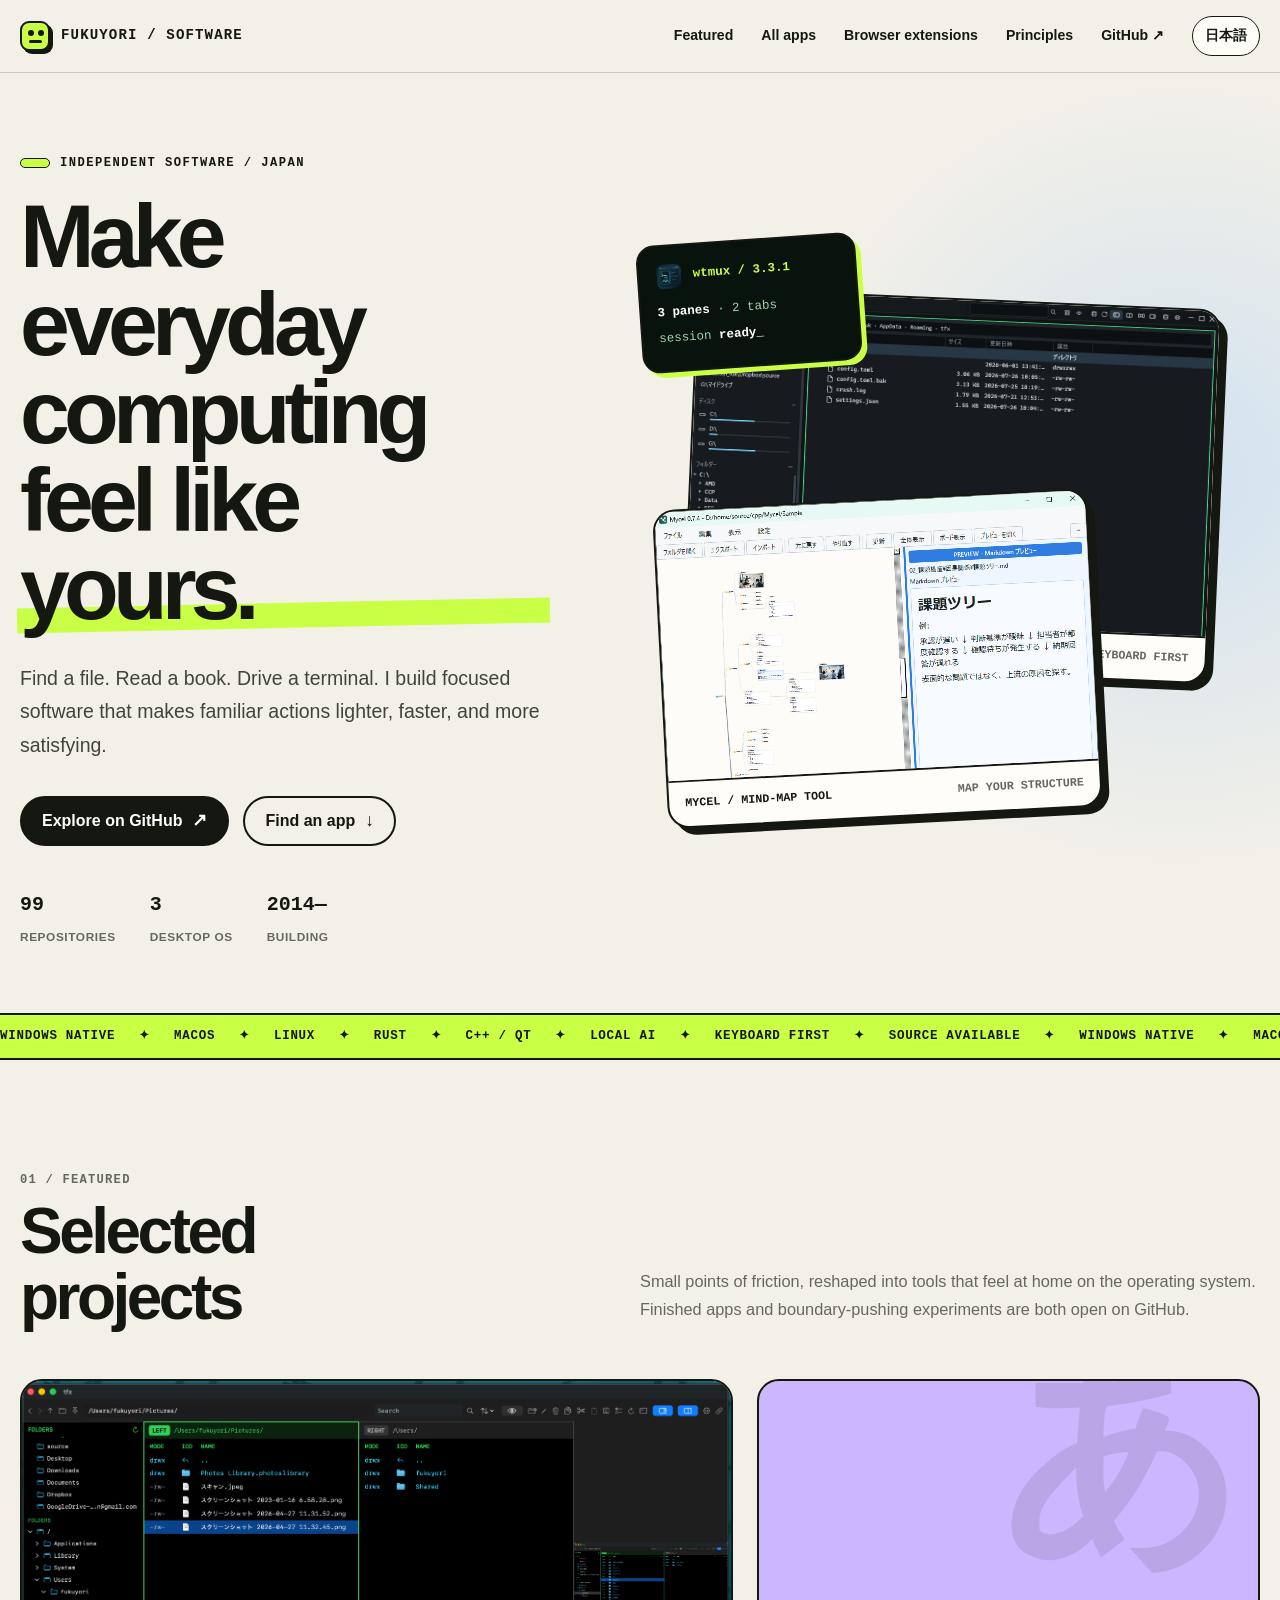
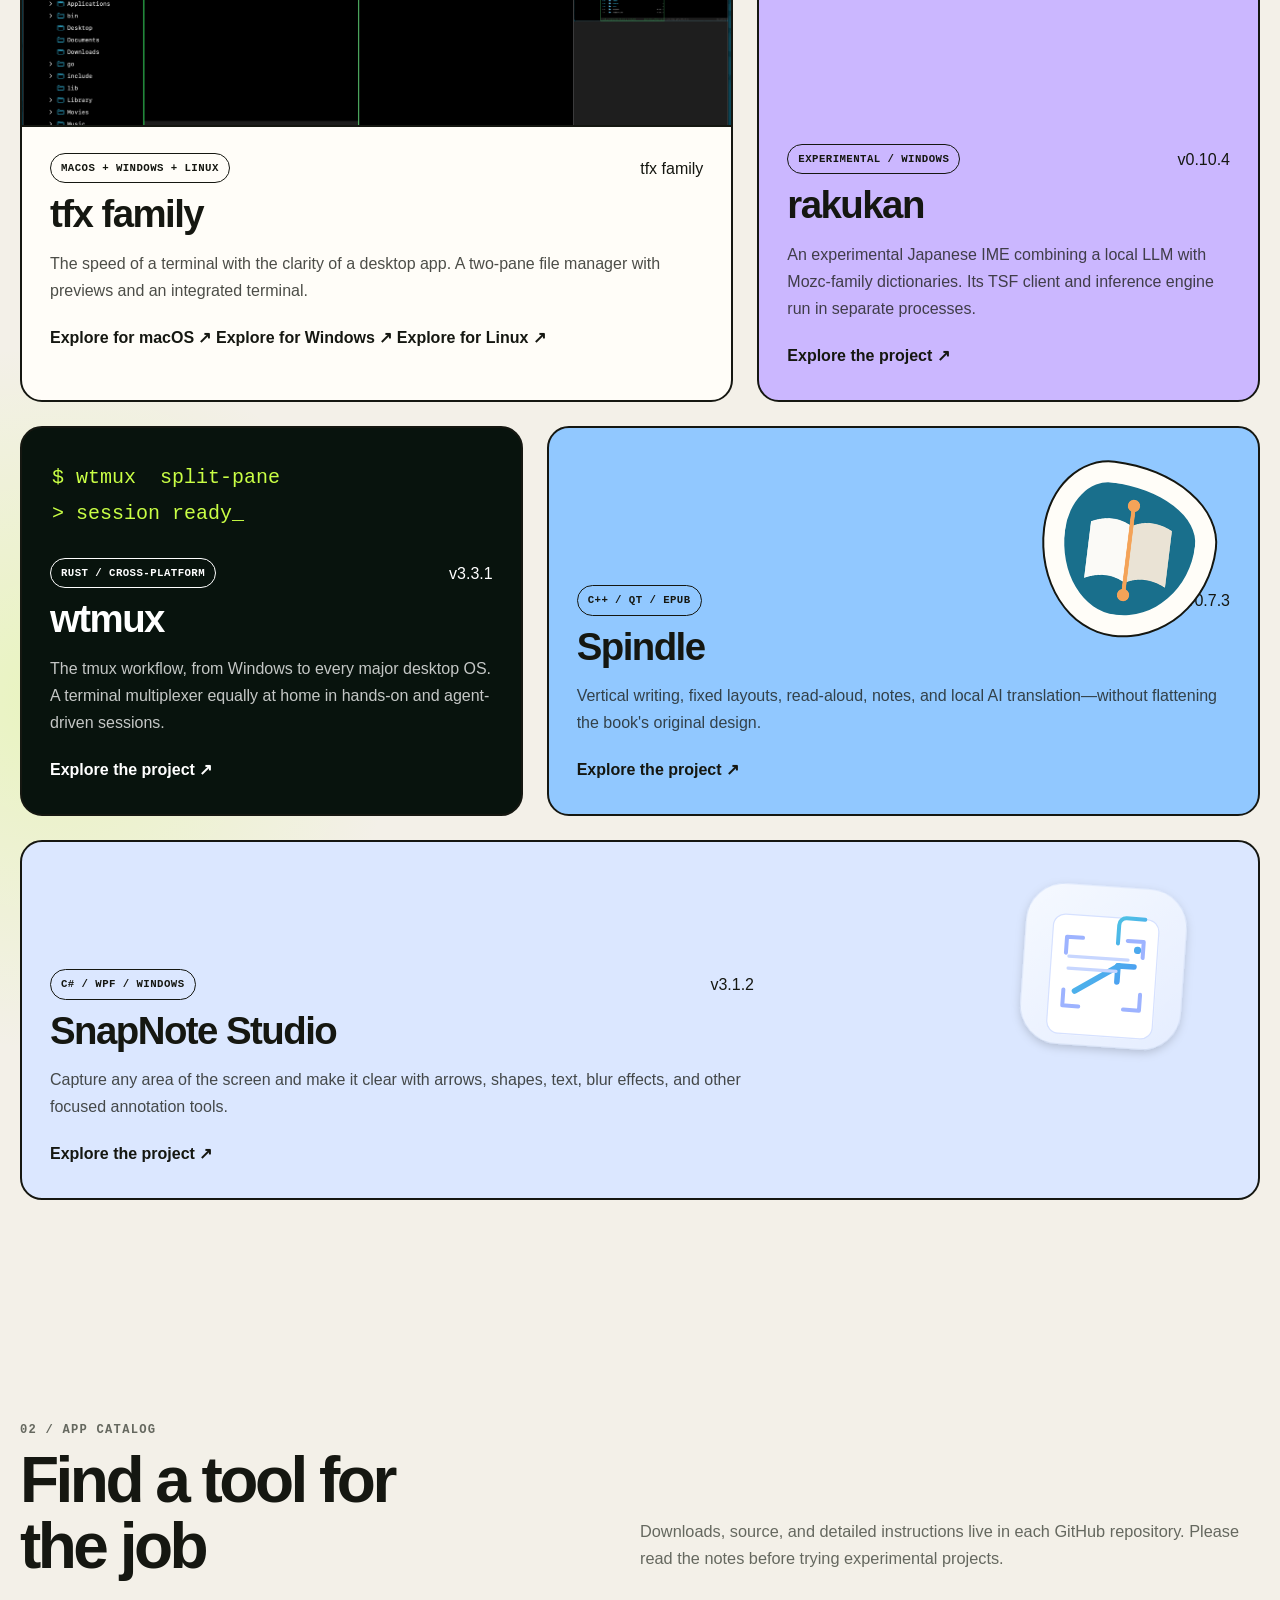
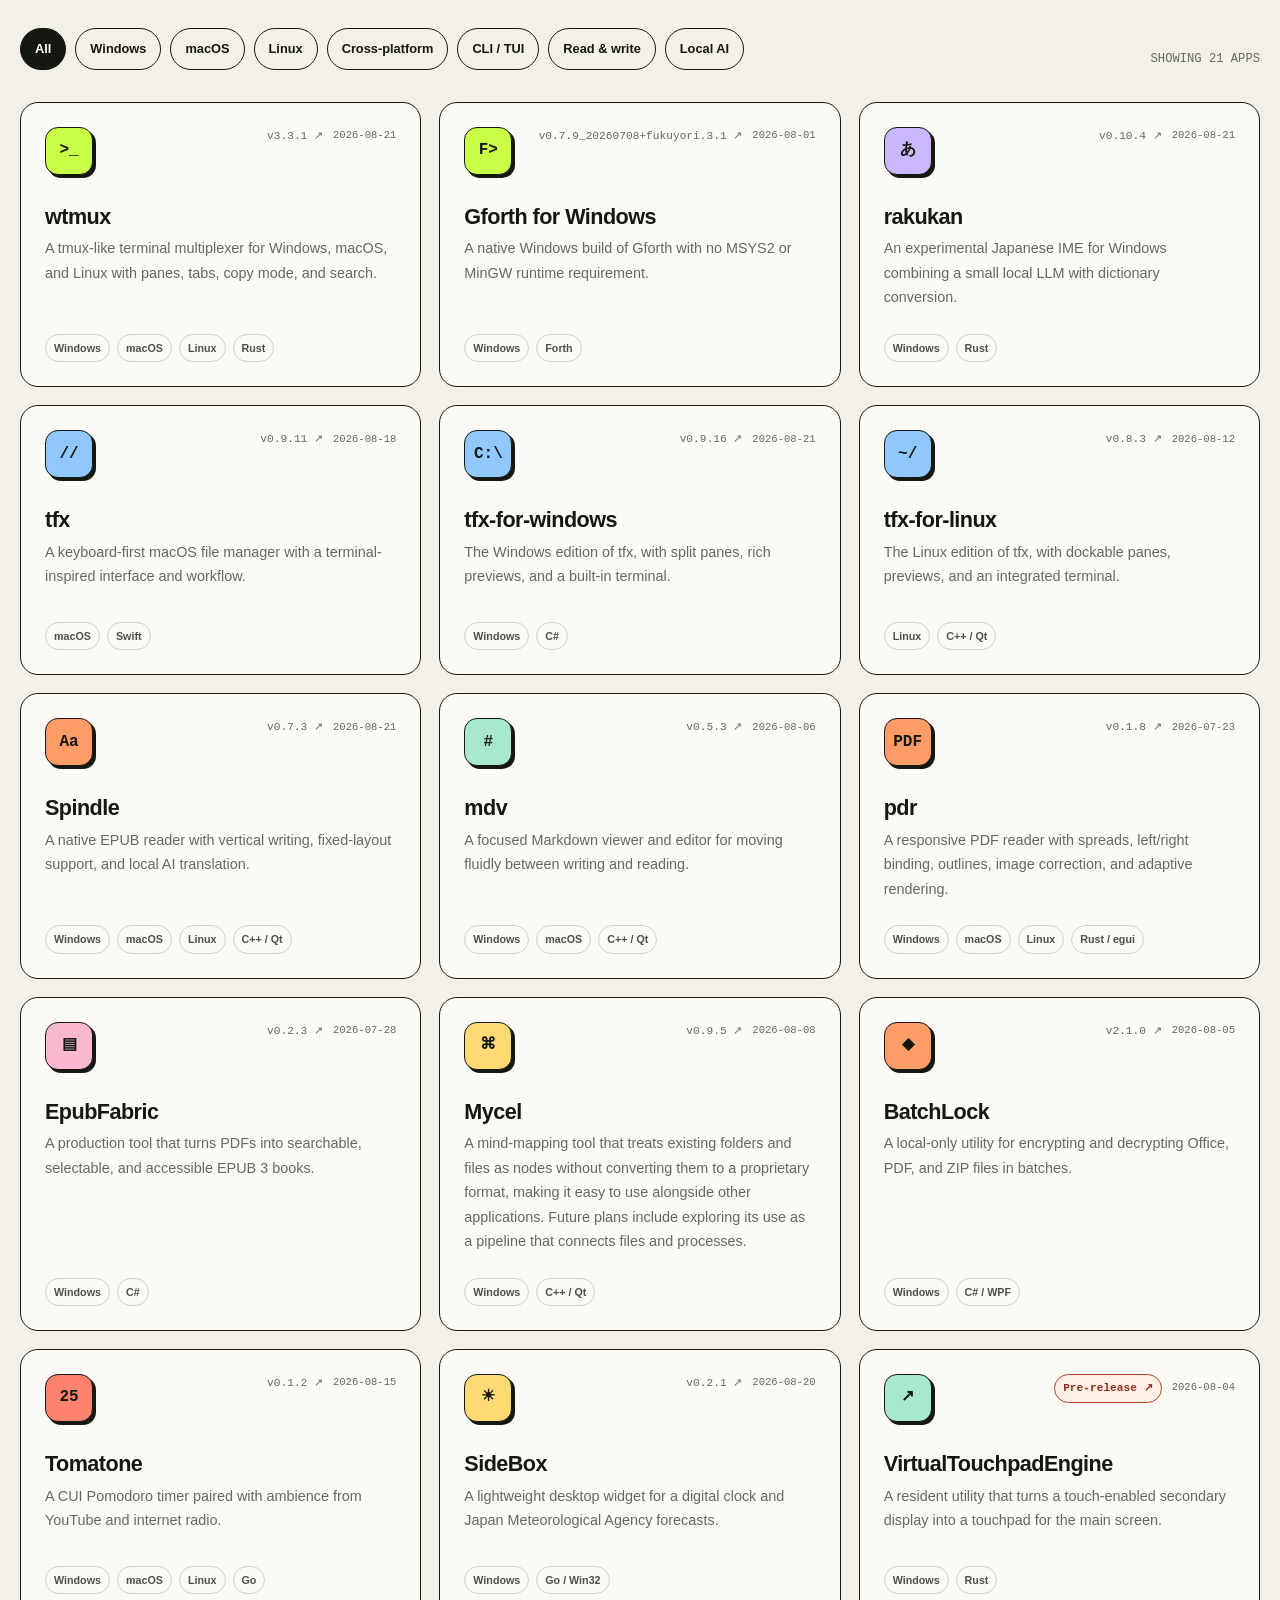
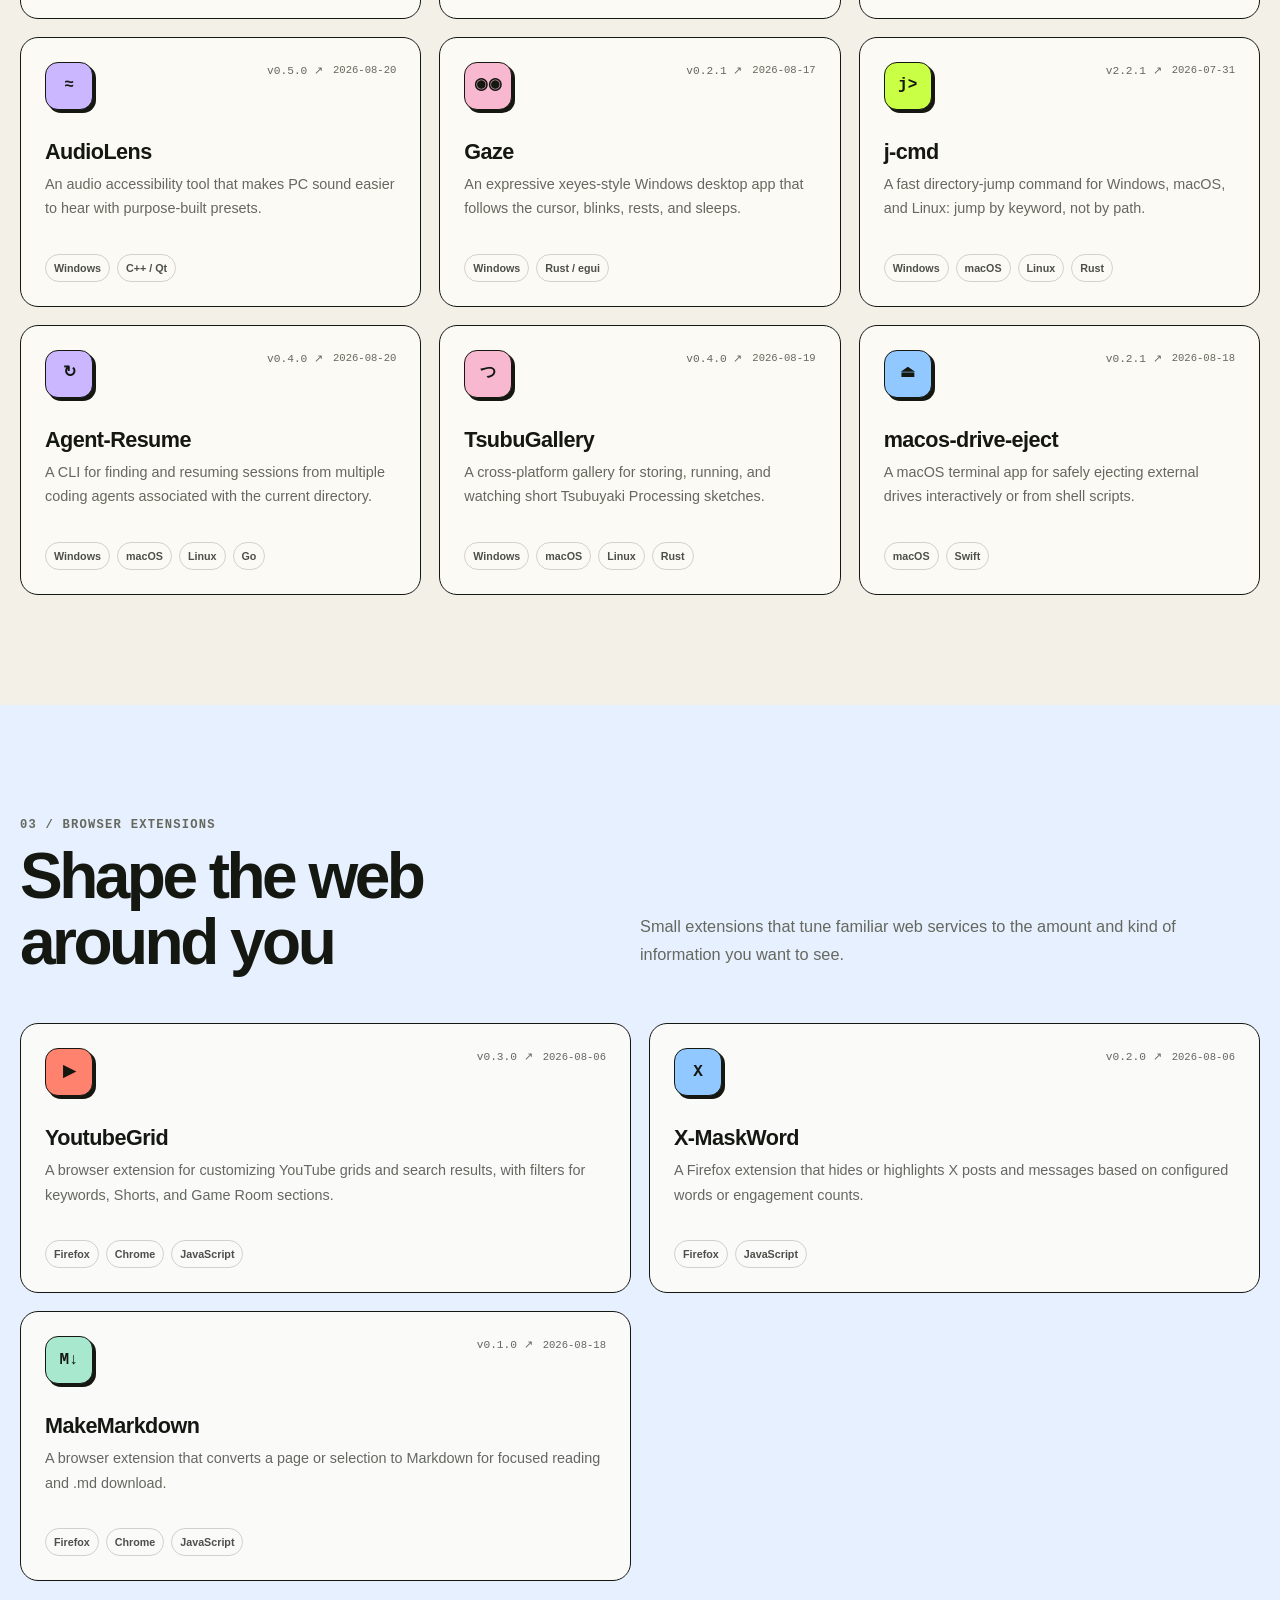
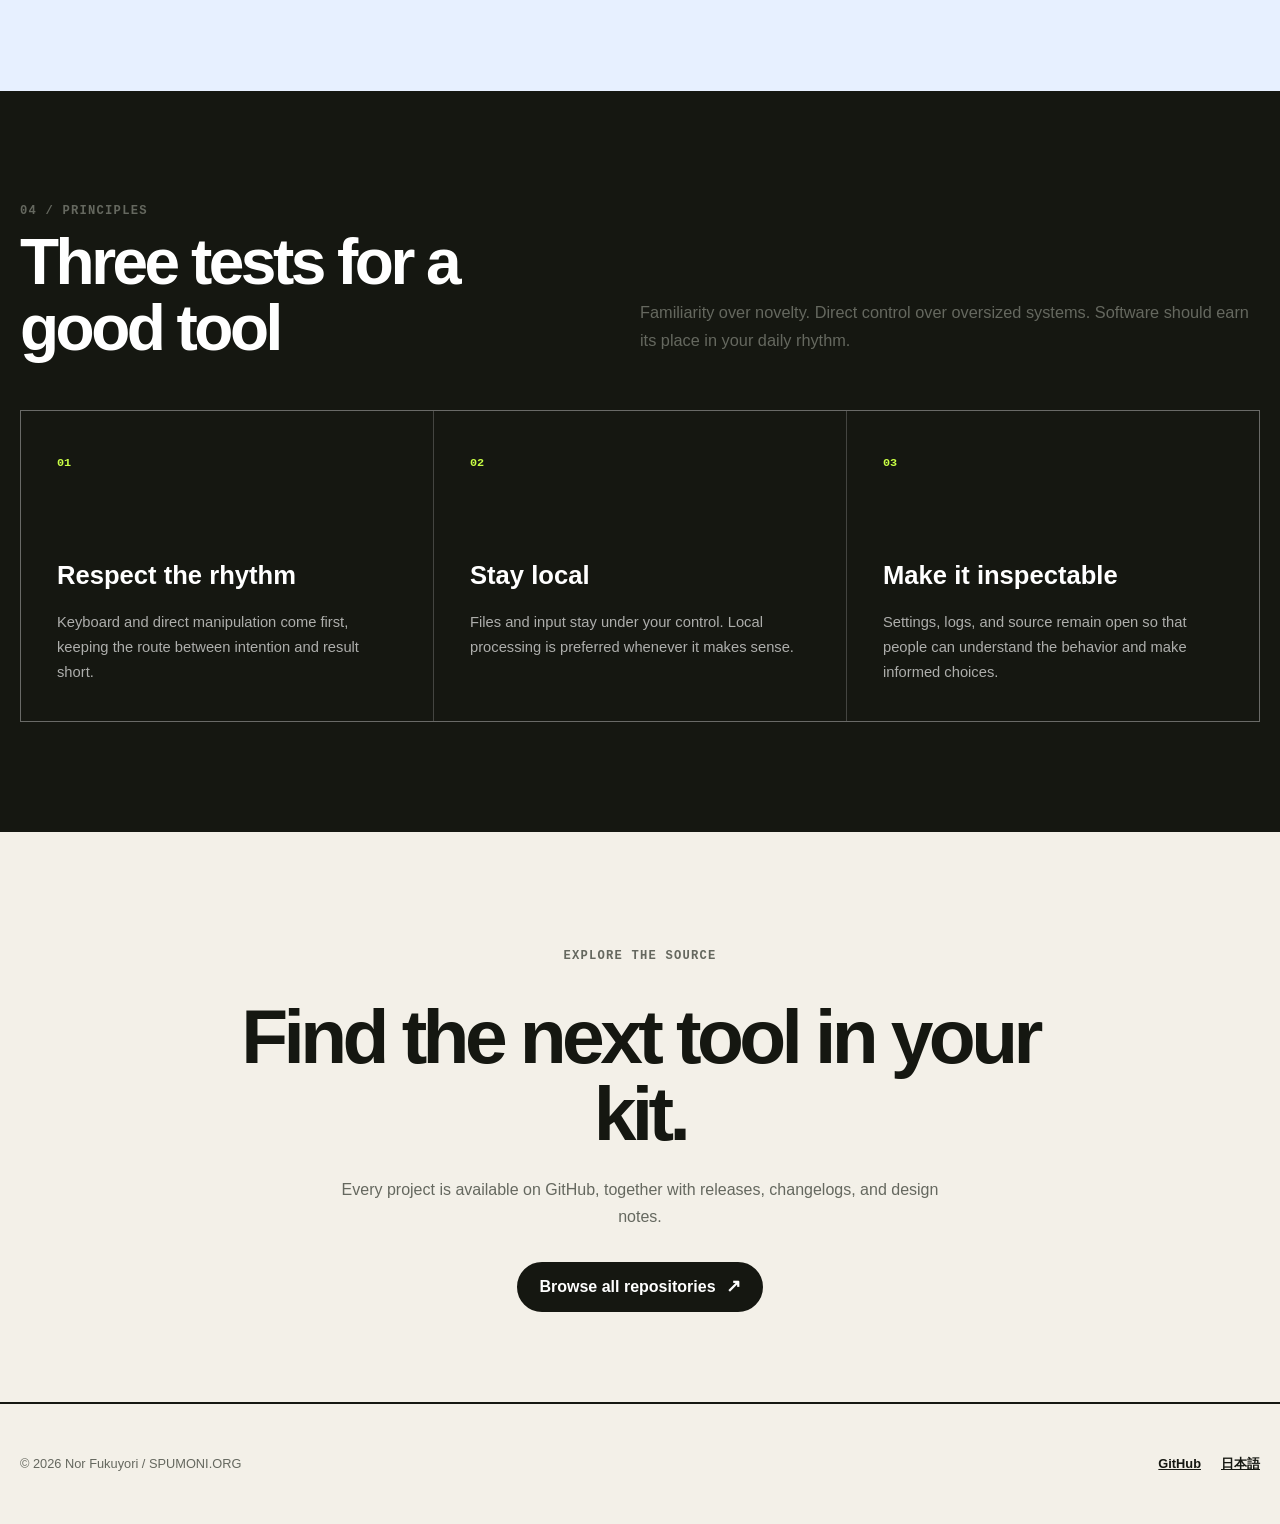
==== en/index.html @ 5dfc4ced "feat: update and expand app catalog" ====
<!doctype html>
<html lang="en">
<head>
  <meta charset="utf-8">
  <meta name="viewport" content="width=device-width, initial-scale=1">
  <title>FUKUYORI SOFTWARE — Make everyday computing feel like yours.</title>
  <meta name="description" content="Desktop apps, command-line tools, and reading software for Windows, macOS, and Linux by Nor Fukuyori.">
  <meta name="theme-color" content="#f3f0e8">
  <meta property="og:title" content="FUKUYORI SOFTWARE">
  <meta property="og:description" content="Software designed around the rhythm of how you work.">
  <meta property="og:type" content="website">
  <meta property="og:image" content="../assets/tfx-windows.png">
  <link rel="alternate" hreflang="ja" href="../">
  <link rel="alternate" hreflang="en" href="./">
  <link rel="stylesheet" href="../styles.css">
  <script src="../site.js" defer></script>
</head>
<body>
  <a class="skip-link" href="#main">Skip to content</a>
  <header class="site-header">
    <div class="header-inner">
      <a class="brand" href="#top" aria-label="FUKUYORI SOFTWARE home">
        <span class="brand-mark" aria-hidden="true"></span>
        <span>FUKUYORI / SOFTWARE</span>
      </a>
      <button class="menu-button" type="button" aria-label="Open menu" aria-expanded="false" data-menu-button>
        <span></span><span></span><span></span>
      </button>
      <nav class="site-nav" aria-label="Main navigation" data-site-nav>
        <a href="#featured">Featured</a>
        <a href="#apps">All apps</a>
        <a href="#extensions">Browser extensions</a>
        <a href="#principles">Principles</a>
        <a href="https://github.com/fukuyori" target="_blank" rel="noreferrer">GitHub ↗</a>
        <a class="language-link" href="../" lang="ja">日本語</a>
      </nav>
    </div>
  </header>

  <main id="main">
    <section class="hero" id="top">
      <div class="hero-main reveal">
        <p class="eyebrow">Independent software / Japan</p>
        <h1>Make everyday computing<br><span class="accent">feel like yours.</span></h1>
        <p class="hero-copy">Find a file. Read a book. Drive a terminal. I build focused software that makes familiar actions lighter, faster, and more satisfying.</p>
        <div class="hero-actions">
          <a class="button" href="https://github.com/fukuyori" target="_blank" rel="noreferrer">Explore on GitHub</a>
          <a class="button secondary" href="#apps">Find an app</a>
        </div>
        <ul class="hero-stats" aria-label="Activity overview">
          <li><strong>99</strong><span>Repositories</span></li>
          <li><strong>3</strong><span>Desktop OS</span></li>
          <li><strong>2014—</strong><span>Building</span></li>
        </ul>
      </div>

      <div class="hero-visual reveal" aria-label="Screens from tfx and Mycel">
        <div class="terminal-chip">
          <header><img src="../assets/wtmux-icon.png" alt=""> wtmux / 3.3.1</header>
          <p><b>3 panes</b> · 2 tabs</p>
          <p>session <b>ready_</b></p>
        </div>
        <figure class="visual-card primary">
          <img src="../assets/tfx-windows.png" alt="File list in tfx for Windows">
          <figcaption class="visual-label"><span>tfx / WINDOWS</span><span>KEYBOARD FIRST</span></figcaption>
        </figure>
        <figure class="visual-card secondary">
          <img src="../assets/mycel.png" alt="Whiteboard-style mind map in Mycel">
          <figcaption class="visual-label"><span>MYCEL / MIND-MAP TOOL</span><span>MAP YOUR STRUCTURE</span></figcaption>
        </figure>
      </div>
    </section>

    <div class="ticker" aria-hidden="true">
      <div class="ticker-track">
        <span>Windows native</span><span>macOS</span><span>Linux</span><span>Rust</span><span>C++ / Qt</span><span>Local AI</span><span>Keyboard first</span><span>Source available</span>
        <span>Windows native</span><span>macOS</span><span>Linux</span><span>Rust</span><span>C++ / Qt</span><span>Local AI</span><span>Keyboard first</span><span>Source available</span>
      </div>
    </div>

    <section class="section" id="featured">
      <div class="section-shell">
        <div class="section-heading reveal">
          <div><p class="section-kicker">01 / Featured</p><h2>Selected projects</h2></div>
          <p class="heading-copy">Small points of friction, reshaped into tools that feel at home on the operating system. Finished apps and boundary-pushing experiments are both open on GitHub.</p>
        </div>

        <div class="featured-grid">
          <article class="feature-card tfx reveal">
            <div class="feature-media"><img src="../assets/tfx-macos.png" alt="Split file view in tfx for macOS"></div>
            <div class="feature-content">
              <div class="card-topline"><span class="pill">macOS + Windows + Linux</span><span>tfx family</span></div>
              <h3>tfx family</h3>
              <p>The speed of a terminal with the clarity of a desktop app. A two-pane file manager with previews and an integrated terminal.</p>
              <a class="text-link" href="https://github.com/fukuyori/tfx" target="_blank" rel="noreferrer">Explore for macOS ↗</a>
              <a class="text-link" href="https://github.com/fukuyori/tfx-for-windows" target="_blank" rel="noreferrer">Explore for Windows ↗</a>
              <a class="text-link" href="https://github.com/fukuyori/tfx-for-linux" target="_blank" rel="noreferrer">Explore for Linux ↗</a>
            </div>
          </article>

          <article class="feature-card rakukan reveal">
            <div class="feature-content">
              <div class="card-topline"><span class="pill">Experimental / Windows</span><span>v0.10.4</span></div>
              <h3>rakukan</h3>
              <p>An experimental Japanese IME combining a local LLM with Mozc-family dictionaries. Its TSF client and inference engine run in separate processes.</p>
              <a class="text-link" href="https://github.com/fukuyori/rakukan" target="_blank" rel="noreferrer">Explore the project ↗</a>
            </div>
          </article>

          <article class="feature-card wtmux reveal">
            <div class="feature-content">
              <div class="card-topline"><span class="pill">Rust / Cross-platform</span><span>v3.3.1</span></div>
              <h3>wtmux</h3>
              <p>The tmux workflow, from Windows to every major desktop OS. A terminal multiplexer equally at home in hands-on and agent-driven sessions.</p>
              <a class="text-link" href="https://github.com/fukuyori/wtmux" target="_blank" rel="noreferrer">Explore the project ↗</a>
            </div>
          </article>

          <article class="feature-card spindle reveal">
            <img class="spindle-art" src="../assets/spindle-icon.png" alt="Spindle app icon">
            <div class="feature-content">
              <div class="card-topline"><span class="pill">C++ / Qt / EPUB</span><span>v0.7.3</span></div>
              <h3>Spindle</h3>
              <p>Vertical writing, fixed layouts, read-aloud, notes, and local AI translation—without flattening the book's original design.</p>
              <a class="text-link" href="https://github.com/fukuyori/Spindle" target="_blank" rel="noreferrer">Explore the project ↗</a>
            </div>
          </article>

          <article class="feature-card snapnote reveal">
            <img class="snapnote-art" src="../assets/snapnote-icon.svg" alt="SnapNote Studio app icon">
            <div class="feature-content">
              <div class="card-topline"><span class="pill">C# / WPF / Windows</span><span>v3.1.2</span></div>
              <h3>SnapNote Studio</h3>
              <p>Capture any area of the screen and make it clear with arrows, shapes, text, blur effects, and other focused annotation tools.</p>
              <a class="text-link" href="https://github.com/fukuyori/snapnote" target="_blank" rel="noreferrer">Explore the project ↗</a>
            </div>
          </article>
        </div>
      </div>
    </section>

    <section class="section" id="apps">
      <div class="section-shell">
        <div class="section-heading reveal">
          <div><p class="section-kicker">02 / App catalog</p><h2>Find a tool for the job</h2></div>
          <p class="heading-copy">Downloads, source, and detailed instructions live in each GitHub repository. Please read the notes before trying experimental projects.</p>
        </div>
        <div class="catalog-toolbar reveal">
          <div class="filter-list" aria-label="Filter apps">
            <button class="filter-button" type="button" data-filter="all" aria-pressed="true">All</button>
            <button class="filter-button" type="button" data-filter="windows" aria-pressed="false">Windows</button>
            <button class="filter-button" type="button" data-filter="macos" aria-pressed="false">macOS</button>
            <button class="filter-button" type="button" data-filter="linux" aria-pressed="false">Linux</button>
            <button class="filter-button" type="button" data-filter="cross" aria-pressed="false">Cross-platform</button>
            <button class="filter-button" type="button" data-filter="terminal" aria-pressed="false">CLI / TUI</button>
            <button class="filter-button" type="button" data-filter="reading" aria-pressed="false">Read & write</button>
            <button class="filter-button" type="button" data-filter="ai" aria-pressed="false">Local AI</button>
          </div>
          <p class="catalog-count" data-catalog-count aria-live="polite"></p>
        </div>
        <div class="app-grid" data-app-grid></div>
      </div>
    </section>

    <section class="section extensions" id="extensions">
      <div class="section-shell">
        <div class="section-heading reveal">
          <div><p class="section-kicker">03 / Browser extensions</p><h2>Shape the web around you</h2></div>
          <p class="heading-copy">Small extensions that tune familiar web services to the amount and kind of information you want to see.</p>
        </div>
        <div class="app-grid extension-grid" data-extension-grid></div>
      </div>
    </section>

    <section class="section principles" id="principles">
      <div class="section-shell">
        <div class="section-heading reveal">
          <div><p class="section-kicker">04 / Principles</p><h2>Three tests for a good tool</h2></div>
          <p class="heading-copy">Familiarity over novelty. Direct control over oversized systems. Software should earn its place in your daily rhythm.</p>
        </div>
        <div class="principle-grid reveal">
          <article class="principle"><span class="principle-number">01</span><h3>Respect the rhythm</h3><p>Keyboard and direct manipulation come first, keeping the route between intention and result short.</p></article>
          <article class="principle"><span class="principle-number">02</span><h3>Stay local</h3><p>Files and input stay under your control. Local processing is preferred whenever it makes sense.</p></article>
          <article class="principle"><span class="principle-number">03</span><h3>Make it inspectable</h3><p>Settings, logs, and source remain open so that people can understand the behavior and make informed choices.</p></article>
        </div>
      </div>
    </section>

    <section class="closing">
      <div class="section-shell reveal">
        <p class="section-kicker">Explore the source</p>
        <h2>Find the next tool in your kit.</h2>
        <p>Every project is available on GitHub, together with releases, changelogs, and design notes.</p>
        <a class="button" href="https://github.com/fukuyori?tab=repositories" target="_blank" rel="noreferrer">Browse all repositories</a>
      </div>
    </section>
  </main>

  <footer class="site-footer">
    <div class="footer-inner">
      <p>© <span data-year></span> Nor Fukuyori / SPUMONI.ORG</p>
      <div class="footer-links"><a href="https://github.com/fukuyori" target="_blank" rel="noreferrer">GitHub</a><a href="../" lang="ja">日本語</a></div>
    </div>
  </footer>
</body>
</html>
---- styles.css ----
:root {
  --paper: #f3f0e8;
  --paper-strong: #fffdf8;
  --ink: #151711;
  --muted: #65685f;
  --line: rgba(21, 23, 17, 0.18);
  --lime: #c9ff45;
  --blue: #91c8ff;
  --orange: #ff9c68;
  --violet: #cbb7ff;
  --terminal: #08130d;
  --radius: 22px;
  --shadow: 7px 7px 0 #151711;
  --max: 1240px;
}

* {
  box-sizing: border-box;
}

html {
  scroll-behavior: smooth;
}

body {
  margin: 0;
  color: var(--ink);
  background:
    radial-gradient(circle at 92% 6%, rgba(145, 200, 255, 0.35), transparent 25rem),
    radial-gradient(circle at 4% 29%, rgba(201, 255, 69, 0.25), transparent 22rem),
    var(--paper);
  font-family: "Yu Gothic UI", "Hiragino Sans", "Segoe UI", sans-serif;
  line-height: 1.7;
  -webkit-font-smoothing: antialiased;
}

a {
  color: inherit;
}

img {
  display: block;
  max-width: 100%;
}

button,
a {
  -webkit-tap-highlight-color: transparent;
}

.skip-link {
  position: fixed;
  z-index: 1000;
  top: 10px;
  left: 10px;
  padding: 10px 16px;
  border: 2px solid var(--ink);
  background: var(--lime);
  transform: translateY(-150%);
}

.skip-link:focus {
  transform: translateY(0);
}

.site-header {
  position: sticky;
  z-index: 100;
  top: 0;
  border-bottom: 1px solid var(--line);
  background: rgba(243, 240, 232, 0.88);
  backdrop-filter: blur(18px);
}

.header-inner,
.section-shell,
.hero,
.footer-inner {
  width: min(calc(100% - 40px), var(--max));
  margin-inline: auto;
}

.header-inner {
  min-height: 72px;
  display: flex;
  align-items: center;
  justify-content: space-between;
  gap: 24px;
}

.brand {
  display: inline-flex;
  align-items: center;
  gap: 11px;
  text-decoration: none;
  font-family: "Cascadia Code", "SFMono-Regular", Consolas, monospace;
  font-size: 0.88rem;
  font-weight: 800;
  letter-spacing: 0.08em;
}

.brand-mark {
  position: relative;
  width: 30px;
  height: 30px;
  border: 2px solid var(--ink);
  border-radius: 9px;
  background: var(--lime);
  box-shadow: 3px 3px 0 var(--ink);
}

.brand-mark::before,
.brand-mark::after {
  content: "";
  position: absolute;
  border-radius: 50%;
  background: var(--ink);
}

.brand-mark::before {
  width: 6px;
  height: 6px;
  top: 7px;
  left: 6px;
  box-shadow: 10px 0 0 var(--ink);
}

.brand-mark::after {
  width: 13px;
  height: 3px;
  left: 7px;
  bottom: 6px;
  border-radius: 4px;
}

.site-nav {
  display: flex;
  align-items: center;
  gap: 28px;
}

.site-nav a {
  text-decoration: none;
  font-size: 0.88rem;
  font-weight: 700;
}

.site-nav a:not(.language-link):hover {
  text-decoration: underline;
  text-decoration-thickness: 2px;
  text-underline-offset: 5px;
}

.language-link {
  padding: 7px 12px;
  border: 1.5px solid var(--ink);
  border-radius: 99px;
  background: var(--paper-strong);
}

.menu-button {
  display: none;
  width: 42px;
  height: 42px;
  padding: 9px;
  border: 1.5px solid var(--ink);
  border-radius: 50%;
  background: var(--paper-strong);
}

.menu-button span {
  display: block;
  height: 2px;
  margin: 5px 0;
  background: var(--ink);
}

.hero {
  min-height: calc(100vh - 72px);
  padding: 76px 0 64px;
  display: grid;
  grid-template-columns: minmax(0, 0.9fr) minmax(480px, 1.1fr);
  align-items: center;
  gap: clamp(40px, 6vw, 90px);
}

.eyebrow {
  display: inline-flex;
  align-items: center;
  gap: 10px;
  margin: 0 0 20px;
  font-family: "Cascadia Code", "SFMono-Regular", Consolas, monospace;
  font-size: 0.76rem;
  font-weight: 800;
  letter-spacing: 0.12em;
  text-transform: uppercase;
}

.eyebrow::before {
  content: "";
  width: 28px;
  height: 8px;
  border: 1.5px solid var(--ink);
  border-radius: 99px;
  background: var(--lime);
}

.hero h1 {
  max-width: 760px;
  margin: 0;
  font-size: clamp(3.2rem, 7vw, 7rem);
  line-height: 0.98;
  letter-spacing: -0.065em;
}

.hero h1 .accent {
  display: inline-block;
  position: relative;
  z-index: 0;
}

.hero h1 .accent::after {
  content: "";
  position: absolute;
  z-index: -1;
  right: -0.08em;
  bottom: 0.05em;
  left: -0.03em;
  height: 0.28em;
  background: var(--lime);
  transform: rotate(-1.2deg);
}

.hero-copy {
  max-width: 630px;
  margin: 30px 0 0;
  color: #41443d;
  font-size: clamp(1rem, 1.7vw, 1.22rem);
}

.hero-actions {
  display: flex;
  flex-wrap: wrap;
  gap: 14px;
  margin-top: 34px;
}

.button {
  display: inline-flex;
  min-height: 50px;
  padding: 12px 20px;
  align-items: center;
  justify-content: center;
  gap: 10px;
  border: 2px solid var(--ink);
  border-radius: 999px;
  background: var(--ink);
  color: white;
  font-weight: 800;
  line-height: 1;
  text-decoration: none;
  transition: transform 160ms ease, box-shadow 160ms ease, background 160ms ease;
}

.button::after {
  content: "↗";
  font-size: 1.1em;
}

.button:hover {
  transform: translate(-2px, -2px);
  box-shadow: 4px 4px 0 var(--lime);
}

.button.secondary {
  background: transparent;
  color: var(--ink);
}

.button.secondary::after {
  content: "↓";
}

.hero-stats {
  display: flex;
  flex-wrap: wrap;
  gap: 24px 34px;
  margin: 42px 0 0;
  padding: 0;
  list-style: none;
}

.hero-stats strong {
  display: block;
  font-family: "Cascadia Code", "SFMono-Regular", Consolas, monospace;
  font-size: 1.25rem;
}

.hero-stats span {
  color: var(--muted);
  font-size: 0.74rem;
  font-weight: 700;
  letter-spacing: 0.05em;
  text-transform: uppercase;
}

.hero-visual {
  position: relative;
  min-height: 620px;
}

.visual-card {
  position: absolute;
  overflow: hidden;
  border: 2px solid var(--ink);
  border-radius: var(--radius);
  background: var(--paper-strong);
  box-shadow: var(--shadow);
}

.visual-card.primary {
  width: 82%;
  top: 7%;
  right: 1%;
  transform: rotate(2.5deg);
}

.visual-card.secondary {
  z-index: 2;
  width: 68%;
  left: 0;
  bottom: 4%;
  transform: rotate(-3deg);
}

.visual-card img {
  width: 100%;
  aspect-ratio: 16 / 10;
  object-fit: cover;
  object-position: top left;
}

.visual-label {
  display: flex;
  align-items: center;
  justify-content: space-between;
  gap: 16px;
  padding: 12px 16px;
  border-top: 2px solid var(--ink);
  font-family: "Cascadia Code", "SFMono-Regular", Consolas, monospace;
  font-size: 0.73rem;
  font-weight: 800;
}

.visual-label span:last-child {
  color: var(--muted);
}

.terminal-chip {
  position: absolute;
  z-index: 4;
  top: 0;
  left: 3%;
  width: 220px;
  padding: 16px;
  border: 2px solid var(--ink);
  border-radius: 18px;
  background: var(--terminal);
  color: #eaffdd;
  box-shadow: 5px 5px 0 var(--lime);
  transform: rotate(-4deg);
  font-family: "Cascadia Code", "SFMono-Regular", Consolas, monospace;
  font-size: 0.78rem;
}

.terminal-chip header {
  display: flex;
  align-items: center;
  gap: 10px;
  margin-bottom: 12px;
  color: var(--lime);
  font-weight: 800;
}

.terminal-chip img {
  width: 28px;
  height: 28px;
  border-radius: 7px;
}

.terminal-chip p {
  margin: 5px 0;
  color: #9ed2ad;
}

.terminal-chip b {
  color: white;
}

.ticker {
  overflow: hidden;
  border-top: 2px solid var(--ink);
  border-bottom: 2px solid var(--ink);
  background: var(--lime);
}

.ticker-track {
  display: flex;
  width: max-content;
  padding: 11px 0;
  animation: ticker 30s linear infinite;
  font-family: "Cascadia Code", "SFMono-Regular", Consolas, monospace;
  font-size: 0.78rem;
  font-weight: 800;
  letter-spacing: 0.06em;
  text-transform: uppercase;
}

.ticker-track span {
  white-space: nowrap;
}

.ticker-track span::after {
  content: "✦";
  margin: 0 24px;
}

@keyframes ticker {
  to { transform: translateX(-50%); }
}

.section {
  padding: 110px 0;
}

.section-heading {
  display: grid;
  grid-template-columns: 0.75fr 1.25fr;
  gap: 40px;
  align-items: end;
  margin-bottom: 48px;
}

.section-kicker {
  margin: 0 0 8px;
  color: var(--muted);
  font-family: "Cascadia Code", "SFMono-Regular", Consolas, monospace;
  font-size: 0.76rem;
  font-weight: 800;
  letter-spacing: 0.1em;
  text-transform: uppercase;
}

.section-heading h2 {
  margin: 0;
  font-size: clamp(2.2rem, 5vw, 4.8rem);
  line-height: 1.03;
  letter-spacing: -0.055em;
}

.section-heading .heading-copy {
  max-width: 620px;
  margin: 0 0 7px auto;
  color: var(--muted);
  font-size: 1.02rem;
}

.featured-grid {
  display: grid;
  grid-template-columns: repeat(12, 1fr);
  gap: 24px;
}

.feature-card {
  position: relative;
  overflow: hidden;
  min-height: 480px;
  border: 2px solid var(--ink);
  border-radius: var(--radius);
  background: var(--paper-strong);
}

.feature-card.tfx {
  grid-column: span 7;
}

.feature-card.rakukan {
  grid-column: span 5;
  background: var(--violet);
}

.feature-card.wtmux {
  grid-column: span 5;
  min-height: 390px;
  background: var(--terminal);
  color: white;
}

.feature-card.spindle {
  grid-column: span 7;
  min-height: 390px;
  background: var(--blue);
}

.feature-card.snapnote {
  grid-column: span 12;
  min-height: 360px;
  background: #dbe7ff;
}

.feature-media {
  height: 56%;
  overflow: hidden;
  border-bottom: 2px solid var(--ink);
  background: #191b1a;
}

.feature-media img {
  width: 100%;
  height: 100%;
  object-fit: cover;
  object-position: top left;
  transition: transform 500ms ease;
}

.feature-card:hover .feature-media img {
  transform: scale(1.025);
}

.feature-content {
  padding: 26px 28px 30px;
}

.card-topline {
  display: flex;
  align-items: center;
  justify-content: space-between;
  gap: 14px;
  margin-bottom: 12px;
}

.pill {
  display: inline-flex;
  padding: 5px 10px;
  border: 1.5px solid currentColor;
  border-radius: 99px;
  font-family: "Cascadia Code", "SFMono-Regular", Consolas, monospace;
  font-size: 0.67rem;
  font-weight: 800;
  letter-spacing: 0.04em;
  text-transform: uppercase;
}

.feature-content h3 {
  margin: 0;
  font-size: clamp(1.8rem, 3vw, 2.8rem);
  line-height: 1;
  letter-spacing: -0.04em;
}

.feature-content p {
  margin: 16px 0 0;
  color: currentColor;
  opacity: 0.76;
}

.text-link {
  display: inline-flex;
  gap: 8px;
  margin-top: 20px;
  font-weight: 800;
  text-decoration: none;
}

.text-link:hover {
  text-decoration: underline;
  text-underline-offset: 5px;
}

.feature-card.rakukan .feature-content,
.feature-card.wtmux .feature-content,
.feature-card.spindle .feature-content,
.feature-card.snapnote .feature-content {
  height: 100%;
  display: flex;
  flex-direction: column;
  justify-content: flex-end;
}

.feature-card.rakukan::before {
  content: "あ";
  position: absolute;
  top: -52px;
  right: 14px;
  color: rgba(21, 23, 17, 0.1);
  font-family: serif;
  font-size: 15rem;
  font-weight: 900;
  line-height: 1;
}

.feature-card.wtmux::before {
  content: "$ wtmux  split-pane\A> session ready_";
  position: absolute;
  top: 32px;
  left: 30px;
  white-space: pre;
  color: var(--lime);
  font-family: "Cascadia Code", "SFMono-Regular", Consolas, monospace;
  font-size: clamp(0.9rem, 1.8vw, 1.25rem);
  line-height: 1.8;
}

.spindle-art {
  position: absolute;
  top: 35px;
  right: 42px;
  width: 175px;
  height: 175px;
  padding: 20px;
  border: 2px solid var(--ink);
  border-radius: 36% 64% 53% 47% / 43% 43% 57% 57%;
  background: var(--paper-strong);
  transform: rotate(7deg);
}

.snapnote-art {
  position: absolute;
  top: 22px;
  right: 52px;
  width: 205px;
  height: 205px;
  transform: rotate(4deg);
}

.feature-card.snapnote .feature-content {
  max-width: 760px;
}

.catalog-toolbar {
  display: flex;
  justify-content: space-between;
  align-items: flex-end;
  gap: 24px;
  margin-bottom: 32px;
}

.filter-list {
  display: flex;
  flex-wrap: wrap;
  gap: 9px;
}

.filter-button {
  padding: 9px 14px;
  border: 1.5px solid var(--ink);
  border-radius: 999px;
  background: transparent;
  color: var(--ink);
  cursor: pointer;
  font: inherit;
  font-size: 0.8rem;
  font-weight: 800;
}

.filter-button:hover,
.filter-button[aria-pressed="true"] {
  background: var(--ink);
  color: white;
}

.catalog-count {
  margin: 0;
  color: var(--muted);
  font-family: "Cascadia Code", "SFMono-Regular", Consolas, monospace;
  font-size: 0.76rem;
}

.app-grid {
  display: grid;
  grid-template-columns: repeat(3, minmax(0, 1fr));
  gap: 18px;
}

.extensions {
  background: #e7f0ff;
}

.extension-grid {
  grid-template-columns: repeat(2, minmax(0, 1fr));
}

.app-card {
  display: flex;
  min-height: 270px;
  padding: 24px;
  flex-direction: column;
  border: 1.5px solid var(--ink);
  border-radius: 18px;
  background: rgba(255, 253, 248, 0.78);
  text-decoration: none;
  transition: transform 170ms ease, box-shadow 170ms ease, background 170ms ease;
}

.app-card:hover {
  background: var(--paper-strong);
  box-shadow: 5px 5px 0 var(--ink);
  transform: translate(-3px, -3px);
}

.app-card[hidden] {
  display: none;
}

.app-card-header {
  display: flex;
  align-items: flex-start;
  justify-content: space-between;
  gap: 14px;
}

.app-release {
  display: flex;
  align-items: center;
  justify-content: flex-end;
  flex-wrap: wrap;
  gap: 6px 10px;
}

.app-symbol {
  display: grid;
  width: 48px;
  height: 48px;
  place-items: center;
  border: 1.5px solid var(--ink);
  border-radius: 13px;
  background: var(--card-accent, var(--lime));
  font-family: "Cascadia Code", "SFMono-Regular", Consolas, monospace;
  font-size: 1rem;
  font-weight: 900;
  box-shadow: 3px 3px 0 var(--ink);
}

.app-version {
  color: var(--muted);
  font-family: "Cascadia Code", "SFMono-Regular", Consolas, monospace;
  font-size: 0.7rem;
}

.app-updated {
  color: var(--muted);
  font-family: "Cascadia Code", "SFMono-Regular", Consolas, monospace;
  font-size: 0.66rem;
  white-space: nowrap;
}

.app-version.pre-release {
  padding: 4px 8px;
  border: 1px solid #b43f22;
  border-radius: 999px;
  background: #fff0e7;
  color: #8c2d17;
  font-weight: 800;
}

.app-card h3 {
  margin: 30px 0 8px;
  font-size: 1.35rem;
  line-height: 1.1;
  letter-spacing: -0.025em;
}

.app-card p {
  margin: 0 0 24px;
  color: var(--muted);
  font-size: 0.9rem;
}

.app-meta {
  display: flex;
  flex-wrap: wrap;
  gap: 7px;
  margin-top: auto;
}

.app-meta span {
  padding: 4px 8px;
  border: 1px solid var(--line);
  border-radius: 999px;
  color: #4c5048;
  font-size: 0.67rem;
  font-weight: 700;
}

.principles {
  background: var(--ink);
  color: white;
}

.principle-grid {
  display: grid;
  grid-template-columns: repeat(3, 1fr);
  gap: 1px;
  border: 1px solid rgba(255, 255, 255, 0.2);
  background: rgba(255, 255, 255, 0.2);
}

.principle {
  min-height: 300px;
  padding: 36px;
  background: var(--ink);
}

.principle-number {
  color: var(--lime);
  font-family: "Cascadia Code", "SFMono-Regular", Consolas, monospace;
  font-size: 0.74rem;
  font-weight: 800;
}

.principle h3 {
  margin: 80px 0 12px;
  font-size: 1.6rem;
}

.principle p {
  margin: 0;
  color: rgba(255, 255, 255, 0.65);
  font-size: 0.92rem;
}

.closing {
  padding: 90px 0;
  text-align: center;
}

.closing h2 {
  max-width: 870px;
  margin: 0 auto;
  font-size: clamp(2.5rem, 6vw, 6rem);
  line-height: 1;
  letter-spacing: -0.06em;
}

.closing p {
  max-width: 610px;
  margin: 24px auto 32px;
  color: var(--muted);
}

.site-footer {
  border-top: 2px solid var(--ink);
}

.footer-inner {
  min-height: 120px;
  display: flex;
  align-items: center;
  justify-content: space-between;
  gap: 24px;
}

.footer-inner p {
  margin: 0;
  color: var(--muted);
  font-size: 0.8rem;
}

.footer-links {
  display: flex;
  gap: 20px;
}

.footer-links a {
  font-size: 0.8rem;
  font-weight: 700;
}

.reveal {
  opacity: 0;
  transform: translateY(22px);
  transition: opacity 600ms ease, transform 600ms ease;
}

.reveal.is-visible {
  opacity: 1;
  transform: none;
}

@media (max-width: 980px) {
  .hero {
    grid-template-columns: 1fr;
    padding-top: 60px;
  }

  .hero-visual {
    min-height: 560px;
  }

  .section-heading {
    grid-template-columns: 1fr;
    gap: 18px;
  }

  .section-heading .heading-copy {
    margin-left: 0;
  }

  .feature-card.tfx,
  .feature-card.rakukan,
  .feature-card.wtmux,
  .feature-card.spindle,
  .feature-card.snapnote {
    grid-column: span 12;
  }

  .app-grid {
    grid-template-columns: repeat(2, minmax(0, 1fr));
  }
}

@media (max-width: 720px) {
  .header-inner,
  .section-shell,
  .hero,
  .footer-inner {
    width: min(calc(100% - 28px), var(--max));
  }

  .site-nav {
    position: absolute;
    top: 72px;
    right: 14px;
    left: 14px;
    display: none;
    padding: 18px;
    flex-direction: column;
    align-items: stretch;
    border: 2px solid var(--ink);
    border-radius: 16px;
    background: var(--paper-strong);
    box-shadow: 5px 5px 0 var(--ink);
  }

  .site-nav.is-open {
    display: flex;
  }

  .menu-button {
    display: block;
  }

  .hero {
    min-height: auto;
    padding: 48px 0 72px;
  }

  .hero h1 {
    font-size: clamp(3rem, 16vw, 5rem);
  }

  .hero-stats {
    gap: 18px 24px;
  }

  .hero-visual {
    min-height: 430px;
  }

  .visual-card.primary {
    width: 92%;
  }

  .visual-card.secondary {
    width: 79%;
  }

  .terminal-chip {
    width: 180px;
    font-size: 0.68rem;
  }

  .section {
    padding: 78px 0;
  }

  .feature-card {
    min-height: 430px;
  }

  .spindle-art {
    width: 125px;
    height: 125px;
    right: 24px;
  }

  .snapnote-art {
    width: 135px;
    height: 135px;
    right: 20px;
  }

  .catalog-toolbar {
    align-items: flex-start;
    flex-direction: column;
  }

  .app-grid,
  .extension-grid,
  .principle-grid {
    grid-template-columns: 1fr;
  }

  .principle {
    min-height: 240px;
  }

  .principle h3 {
    margin-top: 48px;
  }

  .footer-inner {
    padding: 32px 0;
    align-items: flex-start;
    flex-direction: column;
  }
}

@media (prefers-reduced-motion: reduce) {
  html { scroll-behavior: auto; }
  *, *::before, *::after {
    animation-duration: 0.01ms !important;
    animation-iteration-count: 1 !important;
    transition-duration: 0.01ms !important;
  }
  .reveal { opacity: 1; transform: none; }
}
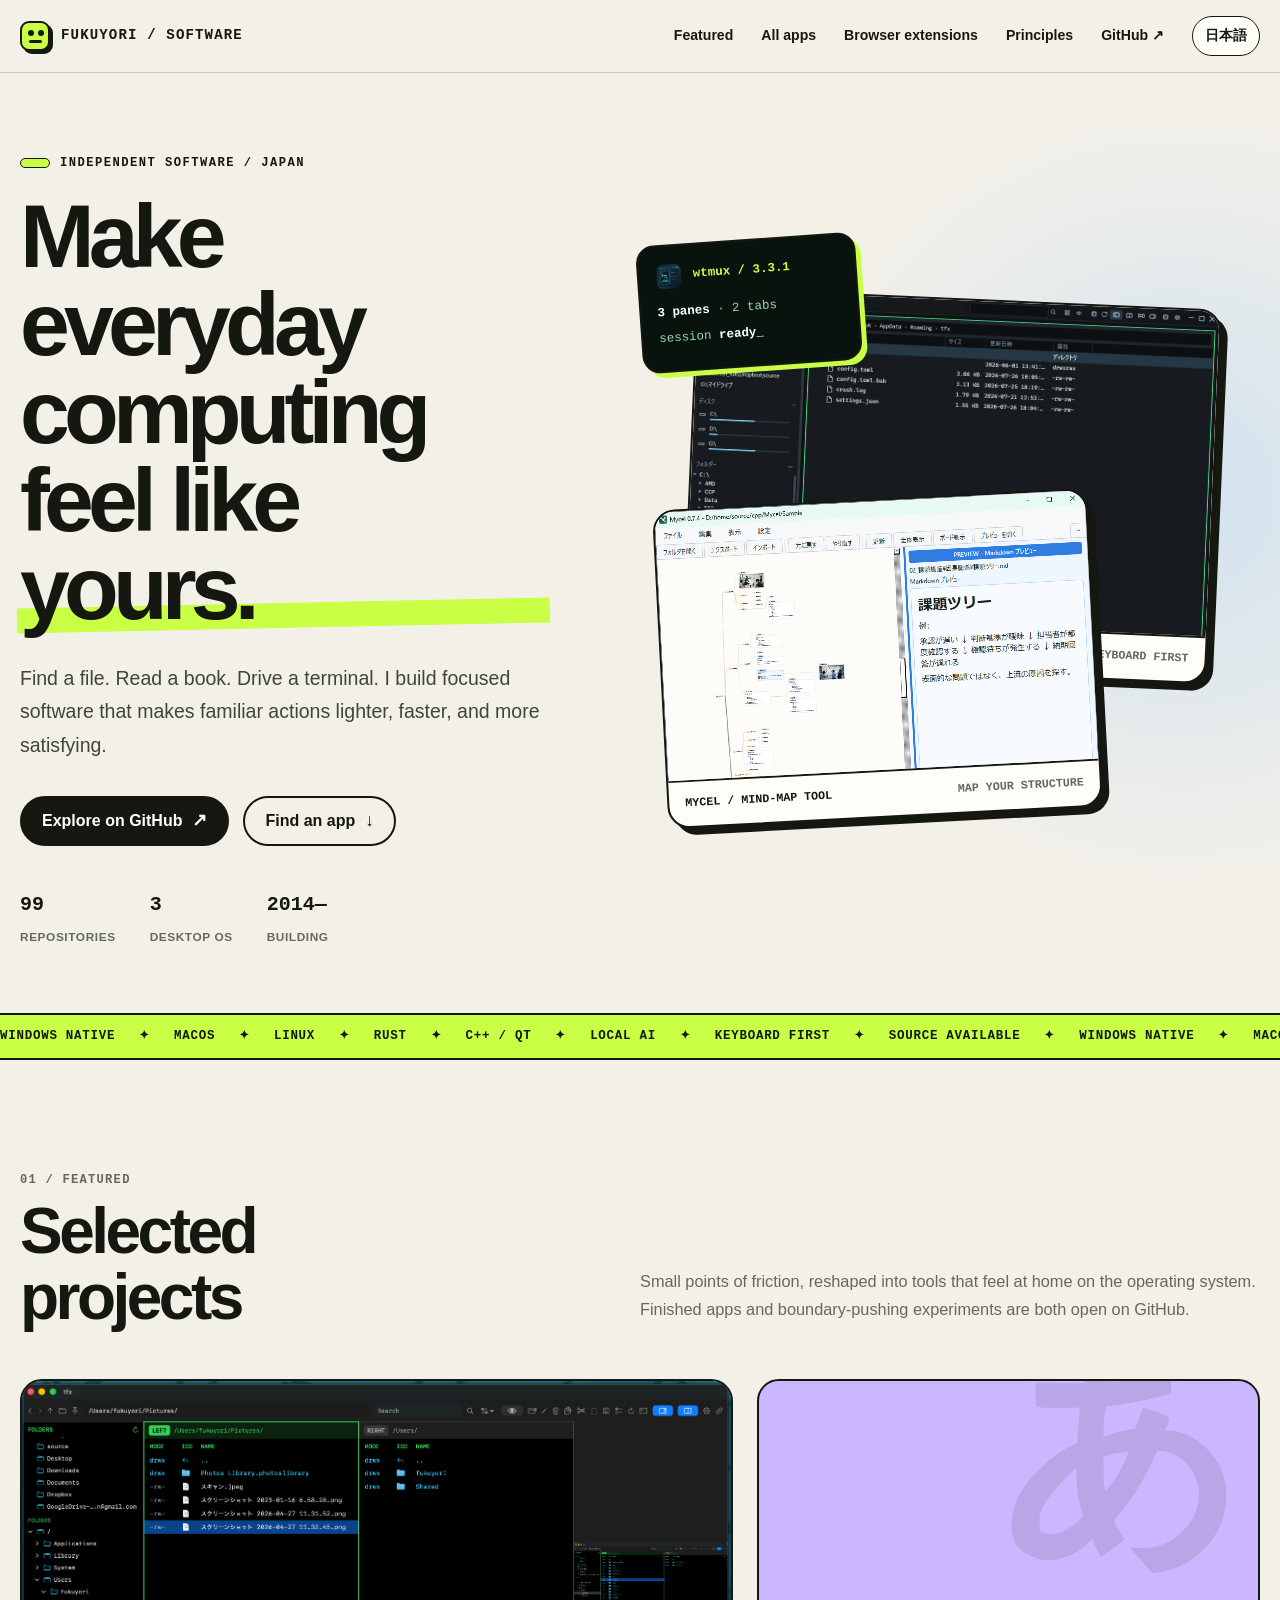
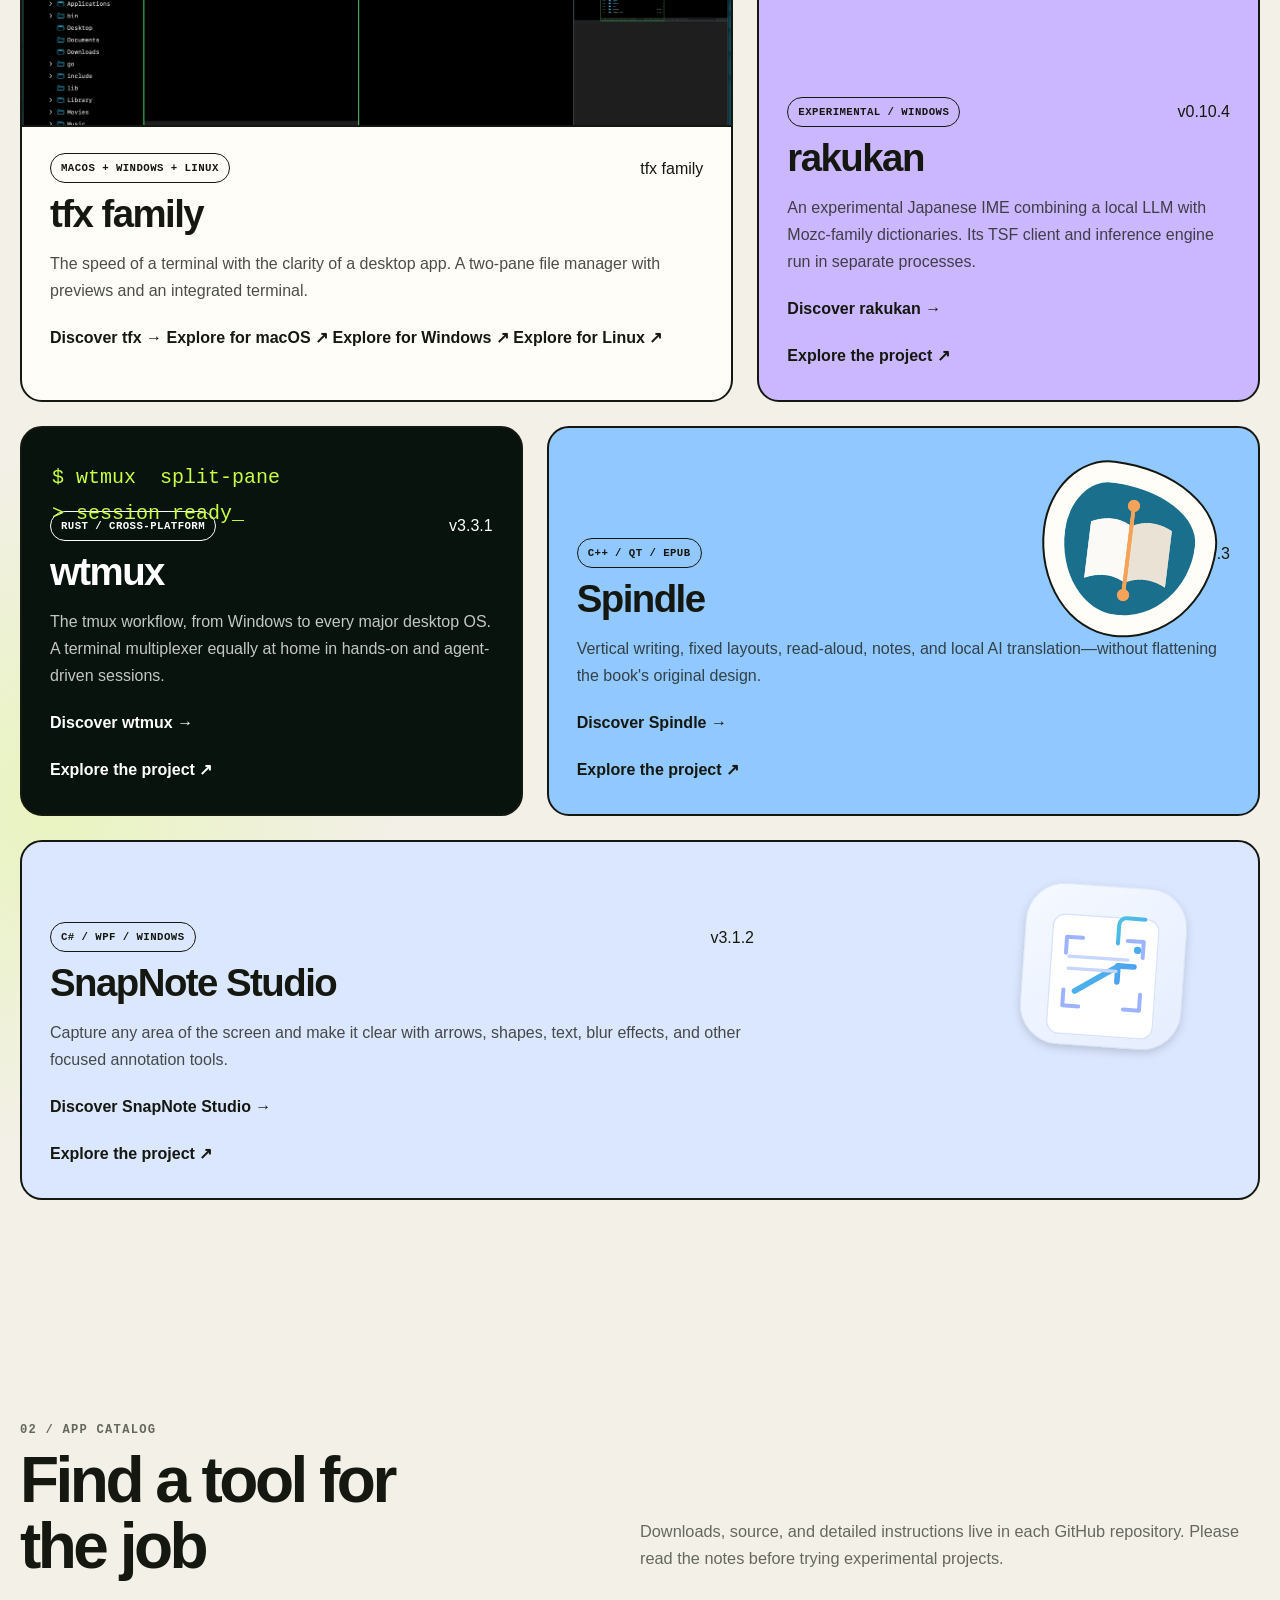
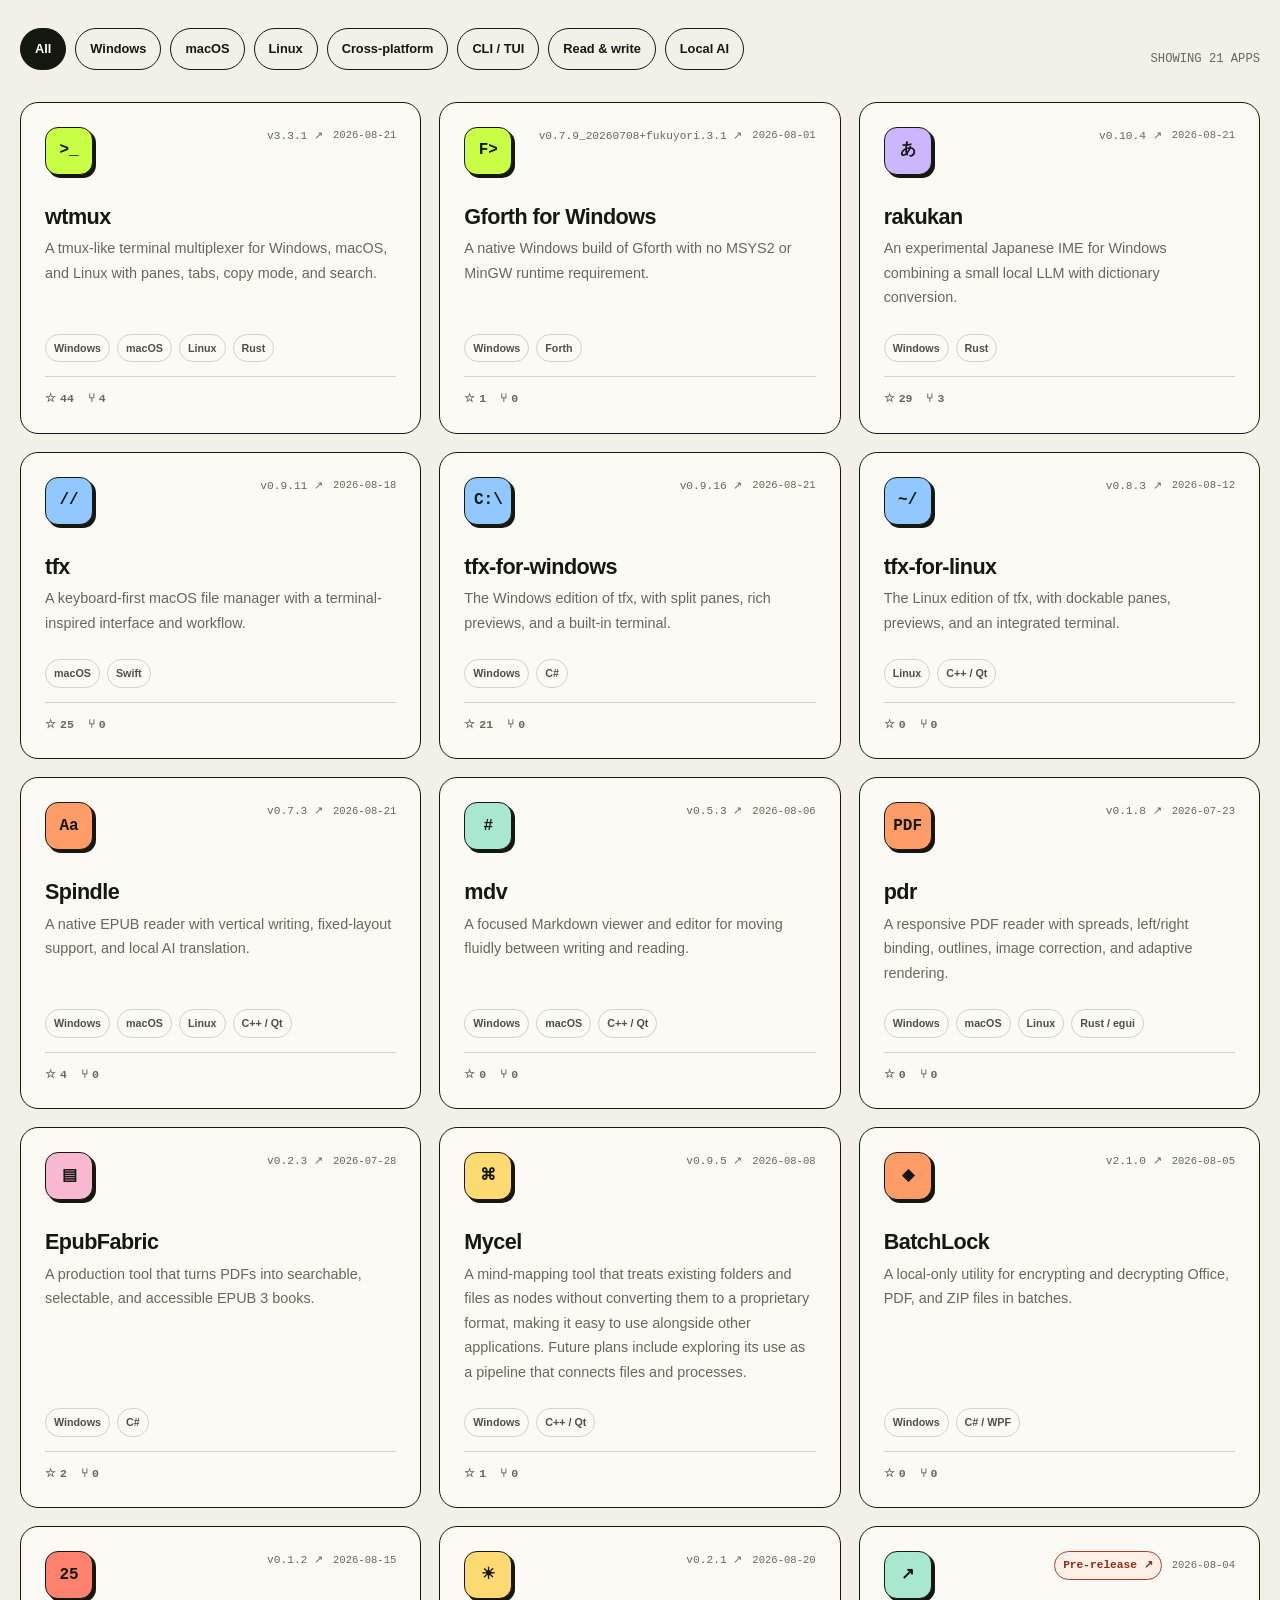
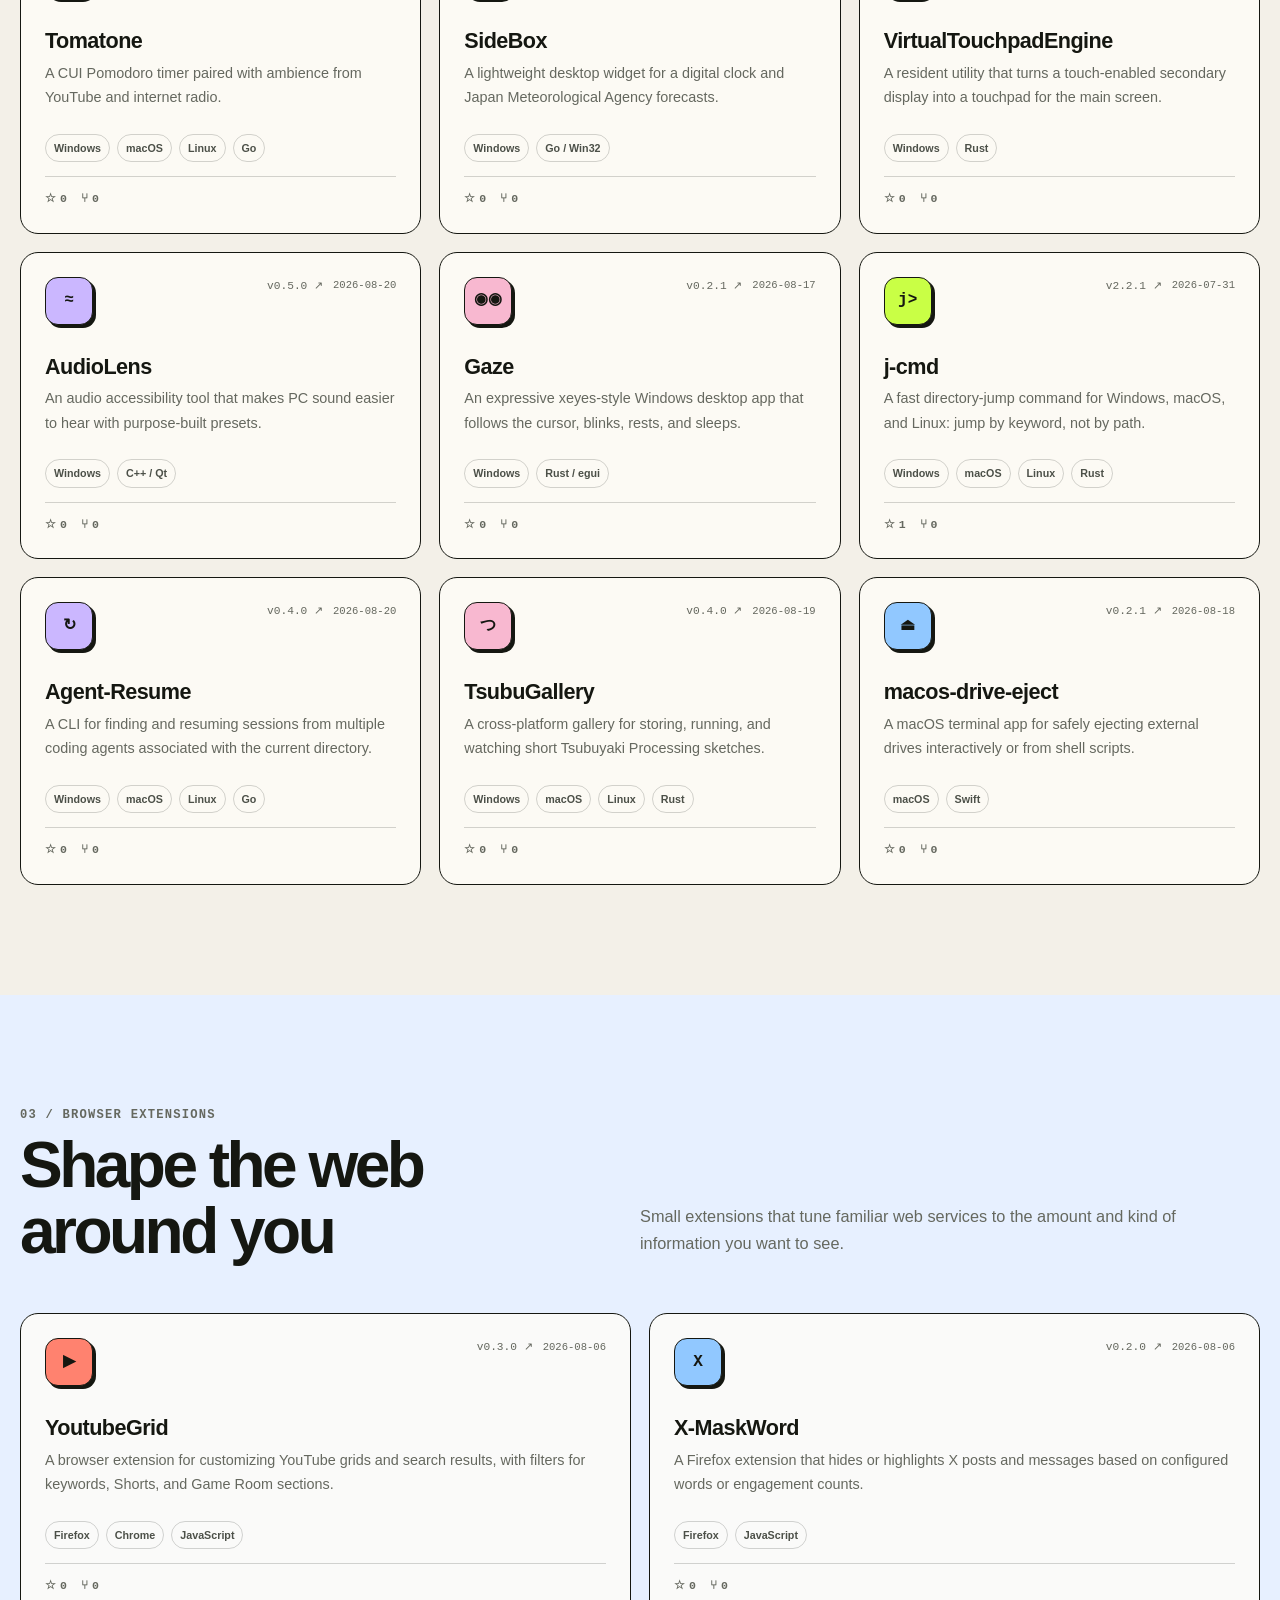
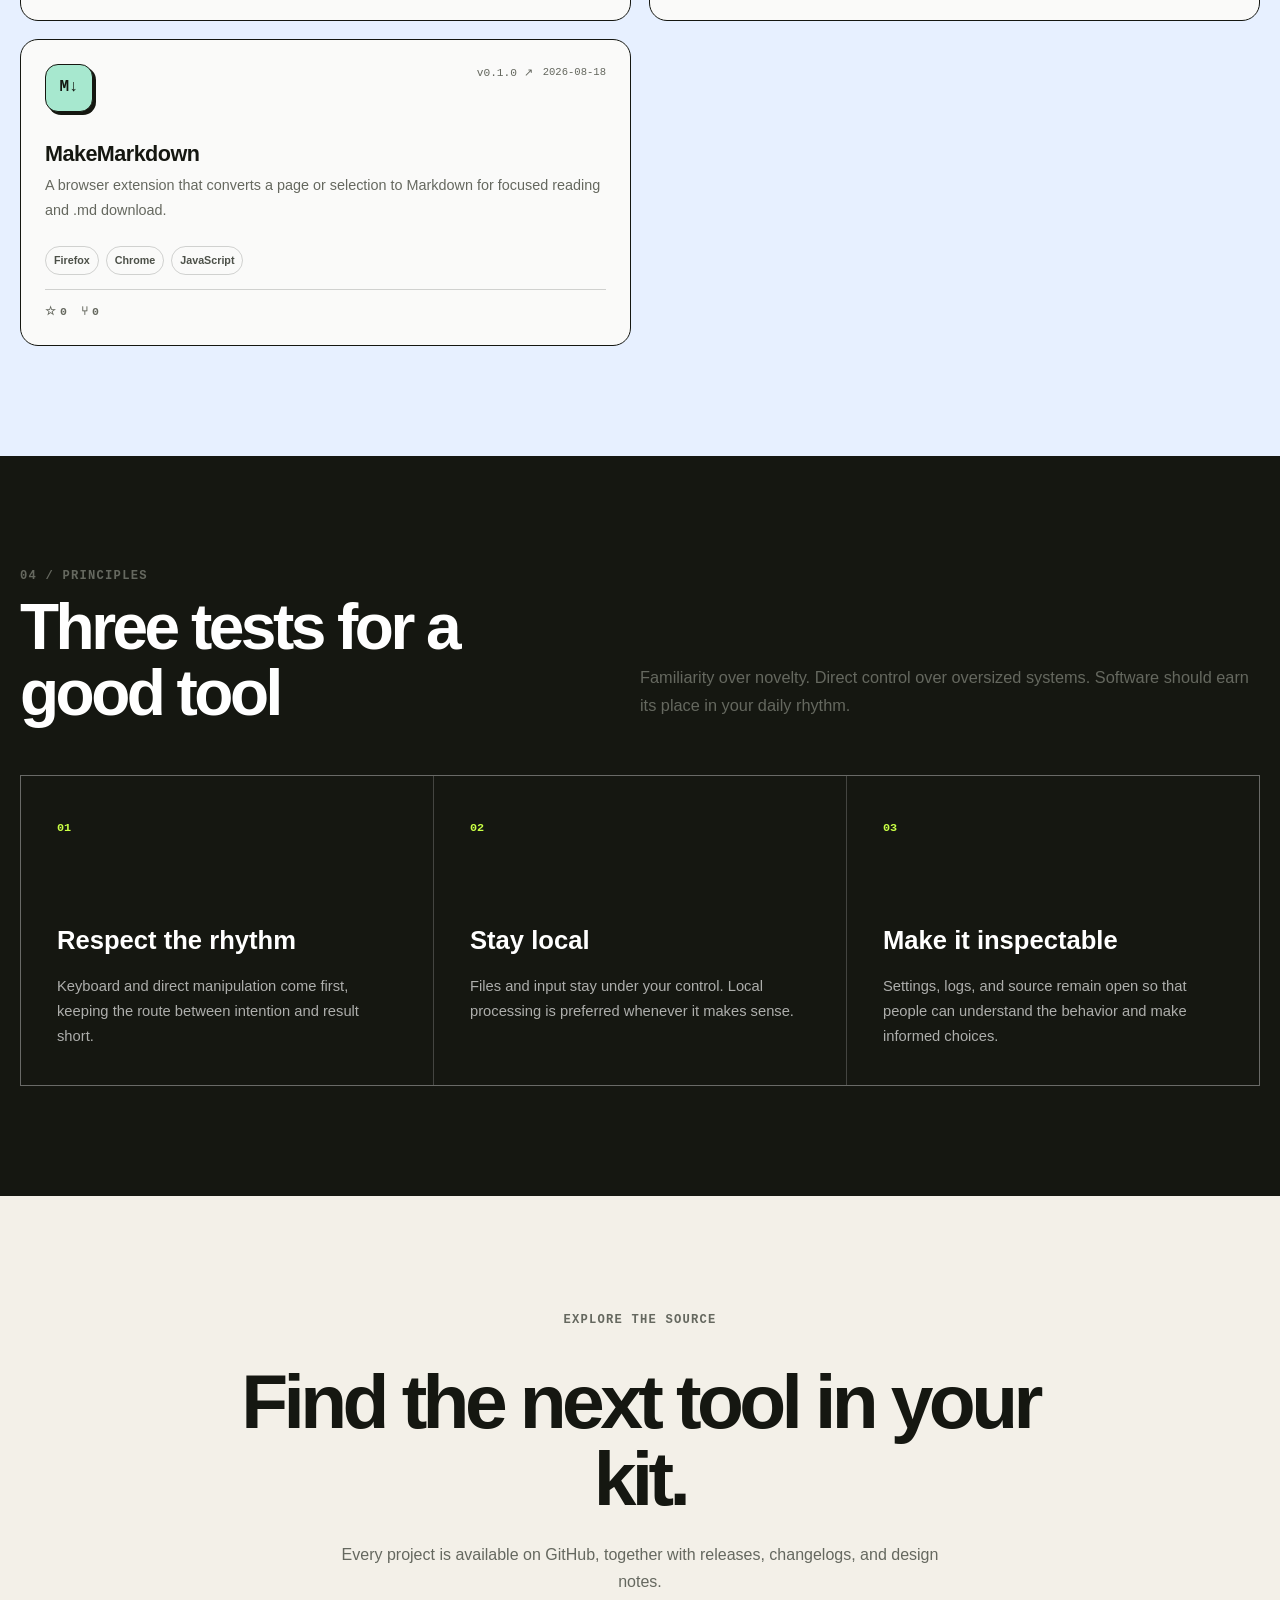
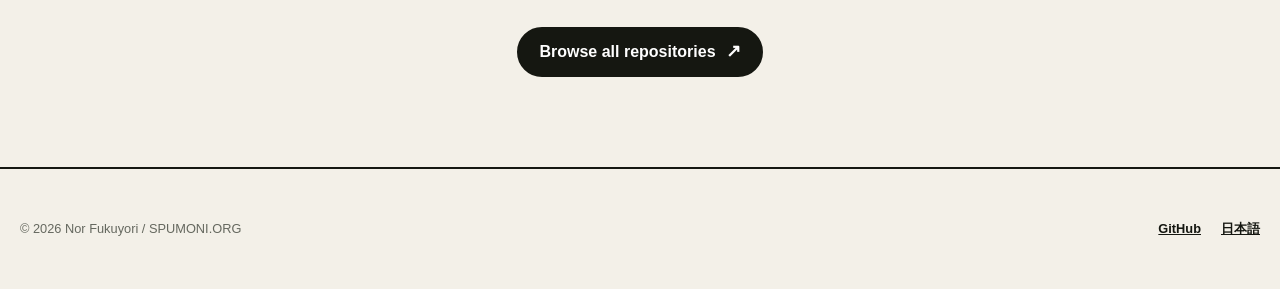
==== commit 411ce8ad: "feat: add bilingual product showcase pages" ====
--- a/en/index.html
+++ b/en/index.html
@@ -92,6 +92,7 @@
               <div class="card-topline"><span class="pill">macOS + Windows + Linux</span><span>tfx family</span></div>
               <h3>tfx family</h3>
               <p>The speed of a terminal with the clarity of a desktop app. A two-pane file manager with previews and an integrated terminal.</p>
+              <a class="text-link" href="tfx/">Discover tfx →</a>
               <a class="text-link" href="https://github.com/fukuyori/tfx" target="_blank" rel="noreferrer">Explore for macOS ↗</a>
               <a class="text-link" href="https://github.com/fukuyori/tfx-for-windows" target="_blank" rel="noreferrer">Explore for Windows ↗</a>
               <a class="text-link" href="https://github.com/fukuyori/tfx-for-linux" target="_blank" rel="noreferrer">Explore for Linux ↗</a>
@@ -103,6 +104,7 @@
               <div class="card-topline"><span class="pill">Experimental / Windows</span><span>v0.10.4</span></div>
               <h3>rakukan</h3>
               <p>An experimental Japanese IME combining a local LLM with Mozc-family dictionaries. Its TSF client and inference engine run in separate processes.</p>
+              <a class="text-link" href="rakukan/">Discover rakukan →</a>
               <a class="text-link" href="https://github.com/fukuyori/rakukan" target="_blank" rel="noreferrer">Explore the project ↗</a>
             </div>
           </article>
@@ -112,6 +114,7 @@
               <div class="card-topline"><span class="pill">Rust / Cross-platform</span><span>v3.3.1</span></div>
               <h3>wtmux</h3>
               <p>The tmux workflow, from Windows to every major desktop OS. A terminal multiplexer equally at home in hands-on and agent-driven sessions.</p>
+              <a class="text-link" href="wtmux/">Discover wtmux →</a>
               <a class="text-link" href="https://github.com/fukuyori/wtmux" target="_blank" rel="noreferrer">Explore the project ↗</a>
             </div>
           </article>
@@ -122,6 +125,7 @@
               <div class="card-topline"><span class="pill">C++ / Qt / EPUB</span><span>v0.7.3</span></div>
               <h3>Spindle</h3>
               <p>Vertical writing, fixed layouts, read-aloud, notes, and local AI translation—without flattening the book's original design.</p>
+              <a class="text-link" href="spindle/">Discover Spindle →</a>
               <a class="text-link" href="https://github.com/fukuyori/Spindle" target="_blank" rel="noreferrer">Explore the project ↗</a>
             </div>
           </article>
@@ -132,6 +136,7 @@
               <div class="card-topline"><span class="pill">C# / WPF / Windows</span><span>v3.1.2</span></div>
               <h3>SnapNote Studio</h3>
               <p>Capture any area of the screen and make it clear with arrows, shapes, text, blur effects, and other focused annotation tools.</p>
+              <a class="text-link" href="snapnote/">Discover SnapNote Studio →</a>
               <a class="text-link" href="https://github.com/fukuyori/snapnote" target="_blank" rel="noreferrer">Explore the project ↗</a>
             </div>
           </article>
--- a/styles.css
+++ b/styles.css
@@ -211,6 +211,11 @@
   font-size: clamp(3.2rem, 7vw, 7rem);
   line-height: 0.98;
   letter-spacing: -0.065em;
+}
+
+html[lang="ja"] .hero h1 {
+  font-size: clamp(2.5rem, 4vw, 3.5rem);
+  white-space: nowrap;
 }
 
 .hero h1 .accent {
@@ -792,6 +797,24 @@
   font-weight: 700;
 }
 
+.app-github-stats {
+  display: flex;
+  gap: 14px;
+  margin-top: 14px;
+  padding-top: 12px;
+  border-top: 1px solid var(--line);
+  color: var(--muted);
+  font-family: "Cascadia Code", "SFMono-Regular", Consolas, monospace;
+  font-size: 0.72rem;
+  font-weight: 800;
+}
+
+.app-github-stats > span {
+  display: inline-flex;
+  align-items: center;
+  gap: 4px;
+}
+
 .principles {
   background: var(--ink);
   color: white;
@@ -887,10 +910,1306 @@
   transform: none;
 }
 
+/* Product pages */
+.product-page {
+  background:
+    radial-gradient(circle at 88% 4%, rgba(145, 200, 255, 0.45), transparent 28rem),
+    radial-gradient(circle at 3% 32%, rgba(201, 255, 69, 0.24), transparent 24rem),
+    var(--paper);
+}
+
+.product-shell,
+.product-hero {
+  width: min(calc(100% - 40px), var(--max));
+  margin-inline: auto;
+}
+
+.product-hero {
+  min-height: calc(100vh - 72px);
+  display: grid;
+  grid-template-columns: minmax(0, 0.88fr) minmax(520px, 1.12fr);
+  gap: clamp(42px, 6vw, 96px);
+  padding: 72px 0 96px;
+  align-items: center;
+}
+
+.product-hero-copy h1 {
+  margin: 16px 0 28px;
+  font-size: clamp(3rem, 5.6vw, 6.6rem);
+  line-height: 0.94;
+  letter-spacing: -0.075em;
+}
+
+html[lang="ja"] .product-hero-copy h1 {
+  font-size: clamp(2.7rem, 5vw, 5.7rem);
+  line-height: 1.04;
+}
+
+.product-hero-copy h1 > span {
+  position: relative;
+  display: inline-block;
+  padding: 0.02em 0.14em 0.09em;
+  border: 2px solid var(--ink);
+  border-radius: 0.18em;
+  background: var(--lime);
+  box-shadow: 0.08em 0.08em 0 var(--ink);
+  font-family: "Cascadia Code", "SFMono-Regular", Consolas, monospace;
+  font-size: 0.72em;
+  letter-spacing: -0.08em;
+}
+
+.product-lead {
+  max-width: 650px;
+  margin: 0;
+  color: var(--muted);
+  font-size: clamp(1rem, 1.25vw, 1.18rem);
+}
+
+.product-actions {
+  display: flex;
+  gap: 12px;
+  margin-top: 32px;
+  flex-wrap: wrap;
+}
+
+.product-tags {
+  display: flex;
+  gap: 8px;
+  margin: 34px 0 0;
+  padding: 0;
+  list-style: none;
+  flex-wrap: wrap;
+}
+
+.product-tags li {
+  padding: 6px 11px;
+  border: 1px solid var(--ink);
+  border-radius: 99px;
+  background: rgba(255, 253, 248, 0.62);
+  font-family: "Cascadia Code", "SFMono-Regular", Consolas, monospace;
+  font-size: 0.7rem;
+  font-weight: 800;
+}
+
+.product-showcase {
+  position: relative;
+  min-height: 610px;
+}
+
+.product-shot {
+  position: absolute;
+  overflow: hidden;
+  margin: 0;
+  border: 2px solid var(--ink);
+  border-radius: 18px;
+  background: var(--terminal);
+  box-shadow: 9px 9px 0 var(--ink);
+}
+
+.product-shot img {
+  width: 100%;
+  aspect-ratio: 16 / 10;
+  object-fit: cover;
+  object-position: top left;
+}
+
+.product-shot figcaption {
+  display: flex;
+  padding: 9px 13px;
+  color: var(--lime);
+  font-family: "Cascadia Code", "SFMono-Regular", Consolas, monospace;
+  font-size: 0.68rem;
+  font-weight: 800;
+  letter-spacing: 0.08em;
+  text-transform: uppercase;
+}
+
+.product-shot-main {
+  z-index: 1;
+  top: 0;
+  right: 0;
+  width: 91%;
+}
+
+.product-shot-sub {
+  z-index: 2;
+  bottom: 10px;
+  left: 0;
+  width: 68%;
+}
+
+.product-command {
+  position: absolute;
+  z-index: 3;
+  right: 2%;
+  bottom: 48px;
+  padding: 13px 18px;
+  border: 2px solid var(--ink);
+  border-radius: 11px;
+  color: #e9f7eb;
+  background: var(--terminal);
+  box-shadow: 5px 5px 0 var(--lime);
+  font-family: "Cascadia Code", "SFMono-Regular", Consolas, monospace;
+  font-size: clamp(0.68rem, 1vw, 0.84rem);
+}
+
+.product-command span,
+.product-command b {
+  color: var(--lime);
+}
+
+.product-marquee {
+  overflow: hidden;
+  border-block: 2px solid var(--ink);
+  background: var(--lime);
+}
+
+.product-marquee > div {
+  width: max-content;
+  display: flex;
+  animation: ticker 26s linear infinite;
+}
+
+.product-marquee span {
+  display: inline-flex;
+  align-items: center;
+  min-height: 52px;
+  padding: 0 28px;
+  font-family: "Cascadia Code", "SFMono-Regular", Consolas, monospace;
+  font-size: 0.77rem;
+  font-weight: 900;
+  letter-spacing: 0.08em;
+  text-transform: uppercase;
+}
+
+.product-marquee span::after {
+  content: "✦";
+  margin-left: 56px;
+}
+
+.product-section {
+  padding: clamp(90px, 11vw, 150px) 0;
+}
+
+.product-intro {
+  display: grid;
+  grid-template-columns: minmax(170px, 0.32fr) minmax(0, 1fr);
+  gap: clamp(34px, 7vw, 120px);
+}
+
+.product-intro h2,
+.product-heading h2,
+.product-config h2 {
+  margin: 0 0 30px;
+  font-size: clamp(2.5rem, 5.8vw, 6.2rem);
+  line-height: 1;
+  letter-spacing: -0.065em;
+}
+
+html[lang="ja"] .product-intro h2,
+html[lang="ja"] .product-heading h2,
+html[lang="ja"] .product-config h2 {
+  font-size: clamp(2.25rem, 5.2vw, 5.5rem);
+  line-height: 1.1;
+}
+
+.product-intro > div p {
+  max-width: 820px;
+  color: var(--muted);
+  font-size: clamp(1rem, 1.3vw, 1.16rem);
+}
+
+.product-section-dark {
+  color: #f7f4eb;
+  background: var(--ink);
+}
+
+.product-section-dark .section-kicker {
+  color: var(--lime);
+}
+
+.product-heading {
+  display: grid;
+  grid-template-columns: 0.36fr 1fr;
+  gap: clamp(34px, 7vw, 120px);
+  margin-bottom: 64px;
+}
+
+.product-feature-grid {
+  display: grid;
+  grid-template-columns: repeat(2, minmax(0, 1fr));
+  border: 1px solid rgba(255, 255, 255, 0.22);
+}
+
+.product-feature {
+  min-height: 320px;
+  padding: clamp(28px, 4vw, 50px);
+  border: 1px solid rgba(255, 255, 255, 0.22);
+}
+
+.product-feature > span,
+.platform-card-top {
+  color: var(--lime);
+  font-family: "Cascadia Code", "SFMono-Regular", Consolas, monospace;
+  font-size: 0.72rem;
+  font-weight: 800;
+}
+
+.product-feature h3 {
+  margin: 66px 0 14px;
+  font-size: clamp(1.45rem, 2.5vw, 2.25rem);
+  line-height: 1.15;
+}
+
+.product-feature p {
+  max-width: 580px;
+  margin: 0;
+  color: rgba(255, 255, 255, 0.67);
+}
+
+.product-feature code {
+  color: var(--lime);
+}
+
+.product-use-section {
+  background:
+    linear-gradient(rgba(21, 23, 17, 0.055) 1px, transparent 1px),
+    linear-gradient(90deg, rgba(21, 23, 17, 0.055) 1px, transparent 1px),
+    var(--paper);
+  background-size: 32px 32px;
+}
+
+.use-case-grid {
+  display: grid;
+  grid-template-columns: repeat(3, minmax(0, 1fr));
+  gap: 20px;
+}
+
+.use-case {
+  padding: clamp(28px, 3.6vw, 46px);
+  border: 2px solid var(--ink);
+  border-radius: var(--radius);
+  background: var(--paper-strong);
+  box-shadow: 6px 6px 0 var(--ink);
+}
+
+.use-case:nth-child(2) {
+  background: #e3f0ff;
+}
+
+.use-case:nth-child(3) {
+  background: #efffc3;
+}
+
+.use-case-label {
+  margin: 0;
+  font-family: "Cascadia Code", "SFMono-Regular", Consolas, monospace;
+  font-size: 0.72rem;
+  font-weight: 900;
+  letter-spacing: 0.12em;
+}
+
+.use-case h3 {
+  margin: 64px 0 20px;
+  font-size: clamp(1.65rem, 3vw, 2.7rem);
+  line-height: 1.1;
+  letter-spacing: -0.045em;
+}
+
+.use-case p:not(.use-case-label) {
+  color: #50534b;
+}
+
+.use-case p:last-child {
+  margin-bottom: 0;
+}
+
+.product-config {
+  display: grid;
+  grid-template-columns: minmax(0, 0.8fr) minmax(420px, 1fr);
+  gap: clamp(50px, 8vw, 130px);
+  align-items: center;
+}
+
+.product-config p:not(.section-kicker) {
+  max-width: 600px;
+  color: var(--muted);
+}
+
+.product-config pre {
+  overflow-x: auto;
+  margin: 0;
+  padding: clamp(25px, 4vw, 46px);
+  border: 2px solid var(--ink);
+  border-radius: var(--radius);
+  color: #dce7de;
+  background: var(--terminal);
+  box-shadow: var(--shadow);
+  font-family: "Cascadia Code", "SFMono-Regular", Consolas, monospace;
+  font-size: clamp(0.73rem, 1.1vw, 0.92rem);
+  line-height: 1.8;
+}
+
+.product-config code span {
+  color: var(--lime);
+}
+
+.product-platform-section {
+  border-top: 1px solid var(--line);
+  background: rgba(255, 253, 248, 0.46);
+}
+
+.platform-grid {
+  display: grid;
+  grid-template-columns: repeat(3, minmax(0, 1fr));
+  gap: 20px;
+}
+
+.platform-card {
+  min-height: 620px;
+  display: flex;
+  padding: clamp(26px, 3.2vw, 42px);
+  flex-direction: column;
+  border: 2px solid var(--ink);
+  border-radius: var(--radius);
+  background: var(--paper-strong);
+  box-shadow: 6px 6px 0 var(--ink);
+}
+
+.platform-card:nth-child(1) { background: #dbeaff; }
+.platform-card:nth-child(2) { background: #efffc3; }
+.platform-card:nth-child(3) { background: #eadfff; }
+
+.platform-card-top {
+  display: flex;
+  justify-content: space-between;
+  color: var(--ink);
+}
+
+.platform-card h3 {
+  margin: 72px 0 20px;
+  font-size: clamp(2.6rem, 5vw, 4.7rem);
+  line-height: 1;
+  letter-spacing: -0.06em;
+}
+
+.platform-card p {
+  margin: 0 0 20px;
+  color: #41443c;
+}
+
+.platform-points {
+  margin: 0 0 34px;
+  padding: 0;
+  list-style: none;
+  color: #41443c;
+  font-size: 0.88rem;
+}
+
+.platform-points li {
+  position: relative;
+  padding: 8px 0 8px 20px;
+  border-top: 1px solid rgba(21, 23, 17, 0.16);
+}
+
+.platform-points li::before {
+  content: "→";
+  position: absolute;
+  left: 0;
+  font-family: "Cascadia Code", "SFMono-Regular", Consolas, monospace;
+  font-weight: 900;
+}
+
+.platform-card .button {
+  margin-top: auto;
+  align-self: flex-start;
+}
+
+.product-cta {
+  padding: clamp(100px, 13vw, 180px) 0;
+  text-align: center;
+}
+
+.product-cta h2 {
+  margin: 0 auto;
+  font-size: clamp(3rem, 7.4vw, 8rem);
+  line-height: 0.95;
+  letter-spacing: -0.075em;
+}
+
+html[lang="ja"] .product-cta h2 {
+  font-size: clamp(2.7rem, 6.5vw, 7rem);
+  line-height: 1.05;
+}
+
+.product-cta p:not(.section-kicker) {
+  max-width: 620px;
+  margin: 28px auto 34px;
+  color: var(--muted);
+}
+
+/* wtmux product page */
+.wtmux-page {
+  background:
+    radial-gradient(circle at 94% 7%, rgba(201, 255, 69, 0.28), transparent 25rem),
+    radial-gradient(circle at 4% 34%, rgba(145, 200, 255, 0.22), transparent 27rem),
+    var(--paper);
+}
+
+.wtmux-hero {
+  width: min(calc(100% - 40px), 1420px);
+  min-height: calc(100vh - 72px);
+  display: grid;
+  grid-template-columns: minmax(390px, 0.7fr) minmax(600px, 1.3fr);
+  gap: clamp(44px, 6vw, 92px);
+  margin-inline: auto;
+  padding: 68px 0 88px;
+  align-items: center;
+}
+
+.wtmux-hero-copy h1 {
+  margin: 17px 0 28px;
+  font-size: clamp(3rem, 5.3vw, 6.2rem);
+  line-height: 0.98;
+  letter-spacing: -0.072em;
+}
+
+html[lang="ja"] .wtmux-hero-copy h1 {
+  font-size: clamp(2.7rem, 4.8vw, 5.6rem);
+  line-height: 1.07;
+}
+
+.wtmux-hero-copy h1 span {
+  display: inline-block;
+  margin-bottom: 0.12em;
+  padding: 0.04em 0.15em 0.1em;
+  border: 2px solid var(--ink);
+  border-radius: 0.18em;
+  background: var(--lime);
+  box-shadow: 0.08em 0.08em 0 var(--ink);
+  font-family: "Cascadia Code", "SFMono-Regular", Consolas, monospace;
+  font-size: 0.74em;
+  letter-spacing: -0.08em;
+}
+
+.wtmux-hero-shot {
+  overflow: hidden;
+  margin: 0;
+  border: 2px solid var(--ink);
+  border-radius: 20px;
+  background: var(--terminal);
+  box-shadow: 10px 10px 0 var(--ink);
+}
+
+.wtmux-hero-shot img {
+  width: 100%;
+  aspect-ratio: 1100 / 810;
+  object-fit: cover;
+}
+
+.wtmux-hero-shot figcaption {
+  display: flex;
+  padding: 11px 16px;
+  justify-content: space-between;
+  gap: 18px;
+  color: var(--lime);
+  font-family: "Cascadia Code", "SFMono-Regular", Consolas, monospace;
+  font-size: 0.7rem;
+  font-weight: 800;
+  letter-spacing: 0.07em;
+  text-transform: uppercase;
+}
+
+.wtmux-screen-section {
+  color: #f4f1e8;
+  background: #101711;
+}
+
+.wtmux-screen-section .section-kicker {
+  color: var(--lime);
+}
+
+.wtmux-screen-grid {
+  display: grid;
+  grid-template-columns: minmax(0, 1.08fr) minmax(0, 0.92fr);
+  gap: 26px;
+  align-items: start;
+}
+
+.wtmux-screen {
+  overflow: hidden;
+  margin: 0;
+  border: 1px solid rgba(255, 255, 255, 0.32);
+  border-radius: 17px;
+  background: #07100b;
+  box-shadow: 7px 7px 0 var(--lime);
+}
+
+.wtmux-screen:nth-child(2) {
+  margin-top: 94px;
+  box-shadow: 7px 7px 0 var(--blue);
+}
+
+.wtmux-screen img {
+  width: 100%;
+}
+
+.wtmux-screen figcaption {
+  display: flex;
+  padding: 17px 20px;
+  align-items: center;
+  justify-content: space-between;
+  gap: 18px;
+  font-family: "Cascadia Code", "SFMono-Regular", Consolas, monospace;
+  font-size: 0.72rem;
+}
+
+.wtmux-screen figcaption b {
+  color: var(--lime);
+}
+
+.wtmux-screen figcaption span {
+  color: rgba(255, 255, 255, 0.62);
+  text-align: right;
+}
+
+.wtmux-agent-section {
+  background:
+    linear-gradient(rgba(21, 23, 17, 0.08) 1px, transparent 1px),
+    linear-gradient(90deg, rgba(21, 23, 17, 0.08) 1px, transparent 1px),
+    #dfff8f;
+  background-size: 32px 32px;
+}
+
+.wtmux-agent-layout {
+  display: grid;
+  grid-template-columns: minmax(0, 0.92fr) minmax(430px, 1.08fr);
+  gap: clamp(50px, 8vw, 128px);
+  align-items: start;
+}
+
+.wtmux-agent-layout h2,
+.wtmux-platform-layout h2 {
+  margin: 0 0 28px;
+  font-size: clamp(2.5rem, 5.2vw, 5.8rem);
+  line-height: 1.04;
+  letter-spacing: -0.065em;
+}
+
+.wtmux-agent-layout > div:first-child > p:not(.section-kicker),
+.wtmux-platform-layout > div:first-child > p:not(.section-kicker) {
+  color: #474a42;
+  font-size: 1.02rem;
+}
+
+.agent-flow {
+  border: 2px solid var(--ink);
+  border-radius: var(--radius);
+  background: var(--paper-strong);
+  box-shadow: var(--shadow);
+}
+
+.agent-flow > div {
+  display: grid;
+  grid-template-columns: 42px 0.55fr 1fr;
+  gap: 16px;
+  padding: 25px 27px;
+  align-items: center;
+  border-bottom: 1px solid var(--line);
+}
+
+.agent-flow > div:last-child {
+  border-bottom: 0;
+}
+
+.agent-flow span {
+  color: var(--muted);
+  font-family: "Cascadia Code", "SFMono-Regular", Consolas, monospace;
+  font-size: 0.72rem;
+  font-weight: 800;
+}
+
+.agent-flow b {
+  font-family: "Cascadia Code", "SFMono-Regular", Consolas, monospace;
+  font-size: 1rem;
+}
+
+.agent-flow p {
+  margin: 0;
+  color: var(--muted);
+  font-size: 0.84rem;
+}
+
+.key-grid {
+  display: grid;
+  grid-template-columns: repeat(4, minmax(0, 1fr));
+  border: 1px solid rgba(255, 255, 255, 0.22);
+}
+
+.key-grid > div {
+  min-height: 190px;
+  padding: 28px;
+  border: 1px solid rgba(255, 255, 255, 0.22);
+}
+
+.key-grid kbd {
+  display: inline-block;
+  margin: 0 5px 8px 0;
+  padding: 6px 9px;
+  border: 1px solid rgba(255, 255, 255, 0.55);
+  border-radius: 6px;
+  color: var(--lime);
+  background: rgba(255, 255, 255, 0.07);
+  box-shadow: 0 2px 0 rgba(255, 255, 255, 0.35);
+  font-family: "Cascadia Code", "SFMono-Regular", Consolas, monospace;
+  font-size: 0.72rem;
+}
+
+.key-grid p {
+  margin: 42px 0 0;
+  color: rgba(255, 255, 255, 0.68);
+  font-size: 0.86rem;
+}
+
+.key-note {
+  max-width: 850px;
+  margin: 30px 0 0 auto;
+  color: rgba(255, 255, 255, 0.62);
+  font-size: 0.9rem;
+}
+
+.key-note code {
+  color: var(--lime);
+}
+
+.wtmux-platform-layout {
+  display: grid;
+  grid-template-columns: minmax(0, 0.95fr) minmax(430px, 1.05fr);
+  gap: clamp(50px, 8vw, 130px);
+  align-items: center;
+}
+
+.backend-list {
+  border: 2px solid var(--ink);
+  border-radius: var(--radius);
+  background: var(--paper-strong);
+  box-shadow: var(--shadow);
+}
+
+.backend-list > div {
+  display: grid;
+  grid-template-columns: 0.65fr 0.8fr 1.3fr;
+  gap: 18px;
+  padding: 28px;
+  align-items: center;
+  border-bottom: 1px solid var(--line);
+}
+
+.backend-list > div:last-child {
+  border-bottom: 0;
+}
+
+.backend-list span,
+.backend-list b,
+.backend-list small {
+  font-family: "Cascadia Code", "SFMono-Regular", Consolas, monospace;
+}
+
+.backend-list span {
+  font-weight: 900;
+}
+
+.backend-list b {
+  color: #4c5e08;
+}
+
+.backend-list small {
+  color: var(--muted);
+  font-size: 0.7rem;
+}
+
+.wtmux-cta {
+  color: #f4f1e8;
+  background: var(--terminal);
+}
+
+.wtmux-cta .section-kicker,
+.wtmux-cta p:not(.section-kicker) {
+  color: var(--lime);
+}
+
+.wtmux-cta .button {
+  color: var(--ink);
+}
+
+/* Shared product detail pages */
+.app-detail-hero {
+  width: min(calc(100% - 40px), var(--max));
+  min-height: calc(100vh - 72px);
+  display: grid;
+  grid-template-columns: minmax(0, 0.82fr) minmax(520px, 1.18fr);
+  gap: clamp(48px, 7vw, 110px);
+  margin-inline: auto;
+  padding: 72px 0 94px;
+  align-items: center;
+}
+
+.app-detail-copy h1 {
+  margin: 17px 0 28px;
+  font-size: clamp(2.9rem, 5.3vw, 6.1rem);
+  line-height: 0.99;
+  letter-spacing: -0.072em;
+}
+
+html[lang="ja"] .app-detail-copy h1 {
+  font-size: clamp(2.6rem, 4.7vw, 5.4rem);
+  line-height: 1.08;
+}
+
+.app-detail-copy h1 span {
+  display: inline-block;
+  margin-bottom: 0.12em;
+  padding: 0.04em 0.15em 0.1em;
+  border: 2px solid var(--ink);
+  border-radius: 0.18em;
+  background: var(--lime);
+  box-shadow: 0.08em 0.08em 0 var(--ink);
+  font-family: "Cascadia Code", "SFMono-Regular", Consolas, monospace;
+  font-size: 0.7em;
+  letter-spacing: -0.07em;
+}
+
+.app-detail-art {
+  position: relative;
+  min-height: 610px;
+  overflow: hidden;
+  border: 2px solid var(--ink);
+  border-radius: 30px;
+  box-shadow: 10px 10px 0 var(--ink);
+}
+
+.app-detail-art > img {
+  position: absolute;
+  z-index: 2;
+  width: clamp(86px, 11vw, 148px);
+  height: clamp(86px, 11vw, 148px);
+  top: 36px;
+  left: 36px;
+  object-fit: contain;
+  filter: drop-shadow(5px 6px 0 rgba(21, 23, 17, 0.28));
+}
+
+.product-warning {
+  border-block: 2px solid var(--ink);
+  background: #ffd777;
+}
+
+.product-warning .product-shell {
+  display: grid;
+  grid-template-columns: 0.35fr 1fr;
+  gap: 40px;
+  padding-block: 28px;
+  align-items: start;
+}
+
+.product-warning b {
+  font-family: "Cascadia Code", "SFMono-Regular", Consolas, monospace;
+  font-size: 0.82rem;
+}
+
+.product-warning p {
+  margin: 0;
+  font-size: 0.9rem;
+}
+
+.app-process {
+  display: grid;
+  grid-template-columns: minmax(0, 0.9fr) minmax(430px, 1.1fr);
+  gap: clamp(52px, 8vw, 130px);
+  align-items: center;
+}
+
+.app-process h2 {
+  margin: 0 0 28px;
+  font-size: clamp(2.5rem, 5vw, 5.7rem);
+  line-height: 1.05;
+  letter-spacing: -0.062em;
+}
+
+html[lang="ja"] .app-process h2 {
+  font-size: clamp(2.3rem, 4.7vw, 5.2rem);
+  line-height: 1.12;
+}
+
+.app-process > div:first-child > p:not(.section-kicker) {
+  color: var(--muted);
+}
+
+.app-process code {
+  font-family: "Cascadia Code", "SFMono-Regular", Consolas, monospace;
+  font-size: 0.9em;
+}
+
+/* rakukan */
+.rakukan-page {
+  background: radial-gradient(circle at 91% 8%, rgba(203, 183, 255, 0.52), transparent 29rem), var(--paper);
+}
+
+.rakukan-art {
+  background:
+    linear-gradient(rgba(255, 255, 255, 0.15) 1px, transparent 1px),
+    linear-gradient(90deg, rgba(255, 255, 255, 0.15) 1px, transparent 1px),
+    #625078;
+  background-size: 30px 30px;
+}
+
+.ime-demo {
+  position: absolute;
+  right: 7%;
+  bottom: 62px;
+  left: 12%;
+  padding: clamp(25px, 4vw, 44px);
+  border: 2px solid var(--ink);
+  border-radius: 18px;
+  background: #fffdf8;
+  box-shadow: 7px 7px 0 var(--lime);
+}
+
+.ime-reading,
+.ime-result {
+  margin: 0;
+  font-size: clamp(1.2rem, 2.3vw, 2.25rem);
+}
+
+.ime-reading {
+  padding-bottom: 9px;
+  border-bottom: 2px solid #6c5ca0;
+  color: #625078;
+  font-size: clamp(0.9rem, 1.4vw, 1.25rem);
+}
+
+.ime-result {
+  padding: 14px 0;
+  font-weight: 800;
+}
+
+.ime-demo ol {
+  margin: 0 0 20px;
+  padding: 0;
+  list-style: none;
+}
+
+.ime-demo li {
+  padding: 7px 0;
+  border-top: 1px solid var(--line);
+}
+
+.ime-demo li b {
+  display: inline-grid;
+  width: 24px;
+  height: 24px;
+  margin-right: 10px;
+  place-items: center;
+  border-radius: 5px;
+  color: #fff;
+  background: #625078;
+  font-family: monospace;
+  font-size: 0.72rem;
+}
+
+.ime-demo > span {
+  color: var(--muted);
+  font-family: monospace;
+  font-size: 0.67rem;
+  letter-spacing: 0.08em;
+}
+
+.process-diagram {
+  display: flex;
+  padding: 36px 24px;
+  align-items: center;
+  justify-content: center;
+  border: 2px solid var(--ink);
+  border-radius: var(--radius);
+  background: #efe9ff;
+  box-shadow: var(--shadow);
+}
+
+.process-diagram div {
+  min-width: 105px;
+  padding: 22px 14px;
+  text-align: center;
+  border: 1px solid var(--ink);
+  border-radius: 12px;
+  background: #fff;
+}
+
+.process-diagram b,
+.process-diagram span {
+  display: block;
+}
+
+.process-diagram b {
+  font-family: monospace;
+  font-size: 0.8rem;
+}
+
+.process-diagram span {
+  margin-top: 6px;
+  color: var(--muted);
+  font-size: 0.7rem;
+}
+
+.process-diagram i {
+  padding: 0 10px;
+  font-style: normal;
+  font-weight: 900;
+}
+
+.rakukan-cta {
+  background: #e8dcff;
+}
+
+/* Spindle */
+.spindle-page {
+  background: radial-gradient(circle at 91% 8%, rgba(255, 156, 104, 0.4), transparent 29rem), var(--paper);
+}
+
+.spindle-artwork {
+  background: #bd6444;
+}
+
+.book-spread {
+  position: absolute;
+  right: 6%;
+  bottom: 55px;
+  left: 9%;
+  display: grid;
+  grid-template-columns: 1fr 1fr;
+  min-height: 410px;
+  border: 2px solid var(--ink);
+  background: #fffdf2;
+  box-shadow: 9px 9px 0 #462419;
+  transform: rotate(-2deg);
+}
+
+.book-spread::after {
+  content: "";
+  position: absolute;
+  top: 0;
+  bottom: 0;
+  left: 50%;
+  width: 12px;
+  background: linear-gradient(90deg, rgba(0, 0, 0, 0.15), transparent, rgba(0, 0, 0, 0.1));
+  transform: translateX(-50%);
+}
+
+.book-spread > div {
+  position: relative;
+  padding: 46px 34px;
+}
+
+.book-spread > div:first-child {
+  border-right: 1px solid #d9cfbb;
+}
+
+.book-spread > div:first-child p {
+  margin: 0 auto;
+  width: max-content;
+  color: #352b20;
+  font-family: serif;
+  font-size: 1.25rem;
+  line-height: 2.2;
+  writing-mode: vertical-rl;
+}
+
+.book-spread h3 {
+  margin: 0 0 35px;
+  font-family: serif;
+  font-size: 1.25rem;
+}
+
+.book-spread > div:last-child p {
+  font-family: serif;
+  font-size: 0.9rem;
+}
+
+.book-spread span {
+  position: absolute;
+  right: 28px;
+  bottom: 24px;
+  color: var(--muted);
+  font-family: monospace;
+  font-size: 0.7rem;
+}
+
+.spindle-ai-section {
+  background: #f4e4cc;
+}
+
+.translation-demo {
+  padding: 32px;
+  border: 2px solid var(--ink);
+  border-radius: var(--radius);
+  background: #fffdf8;
+  box-shadow: var(--shadow);
+}
+
+.translation-demo > div {
+  padding: 23px;
+  border: 1px solid var(--line);
+  border-radius: 12px;
+}
+
+.translation-demo span,
+.translation-demo small {
+  font-family: monospace;
+  font-size: 0.68rem;
+  letter-spacing: 0.08em;
+}
+
+.translation-demo p {
+  margin: 12px 0 0;
+  font-family: serif;
+  font-size: 1.15rem;
+}
+
+.translation-demo i {
+  display: block;
+  padding: 14px;
+  text-align: center;
+  color: #8a4e32;
+  font-family: monospace;
+  font-size: 0.72rem;
+  font-style: normal;
+}
+
+.translation-demo small {
+  display: block;
+  margin-top: 15px;
+  color: var(--muted);
+  text-align: right;
+}
+
+.spindle-cta {
+  background: #ffd4b6;
+}
+
+/* SnapNote Studio */
+.snapnote-page {
+  background: radial-gradient(circle at 91% 8%, rgba(248, 184, 208, 0.5), transparent 29rem), var(--paper);
+}
+
+.snapnote-product-shot {
+  overflow: hidden;
+  margin: 0;
+  border: 2px solid var(--ink);
+  border-radius: 20px;
+  background: #1e1e1e;
+  box-shadow: 10px 10px 0 var(--ink);
+}
+
+.snapnote-product-shot img {
+  width: 100%;
+  aspect-ratio: 1847 / 1112;
+  object-fit: cover;
+  object-position: center;
+}
+
+.snapnote-product-shot figcaption {
+  display: flex;
+  padding: 12px 16px;
+  justify-content: space-between;
+  gap: 18px;
+  color: #fff;
+  font-family: "Cascadia Code", "SFMono-Regular", Consolas, monospace;
+  font-size: 0.68rem;
+  font-weight: 800;
+  letter-spacing: 0.07em;
+  text-transform: uppercase;
+}
+
+.snapnote-product-shot figcaption span:last-child {
+  color: #ff9fbe;
+}
+
+.snapnote-artwork {
+  background:
+    linear-gradient(rgba(255, 255, 255, 0.22) 1px, transparent 1px),
+    linear-gradient(90deg, rgba(255, 255, 255, 0.22) 1px, transparent 1px),
+    #e98aab;
+  background-size: 26px 26px;
+}
+
+.annotation-canvas {
+  position: absolute;
+  right: 7%;
+  bottom: 58px;
+  left: 10%;
+  min-height: 410px;
+  padding: 50px;
+  border: 2px solid var(--ink);
+  border-radius: 18px;
+  background: #f7f8fb;
+  box-shadow: 8px 8px 0 #70263f;
+}
+
+.mock-window {
+  position: relative;
+  min-height: 260px;
+  padding: 65px 30px 30px;
+  border: 1px solid #9a9daa;
+  border-radius: 10px;
+  background: #fff;
+}
+
+.mock-window::before {
+  content: "";
+  position: absolute;
+  top: 0;
+  right: 0;
+  left: 0;
+  height: 36px;
+  border-bottom: 1px solid #c9cad0;
+  border-radius: 10px 10px 0 0;
+  background: #e9eaf0;
+}
+
+.mock-window i {
+  position: relative;
+  display: block;
+  width: 70%;
+  height: 14px;
+  margin: 0 0 17px;
+  border-radius: 4px;
+  background: #d8dbe4;
+}
+
+.mock-window i:nth-child(3) {
+  width: 45%;
+}
+
+.mock-window p {
+  margin: 10px 0 24px;
+  font-weight: 800;
+}
+
+.mock-window button {
+  padding: 10px 16px;
+  border: 0;
+  border-radius: 7px;
+  color: #fff;
+  background: #5676df;
+}
+
+.mock-arrow {
+  position: absolute;
+  z-index: 3;
+  right: 12%;
+  bottom: 97px;
+  color: #ee315f;
+  font-size: 6rem;
+  font-weight: 900;
+  transform: rotate(17deg);
+}
+
+.mock-number {
+  position: absolute;
+  z-index: 4;
+  right: 6%;
+  top: 70px;
+  display: grid;
+  width: 55px;
+  height: 55px;
+  place-items: center;
+  border: 3px solid #fff;
+  border-radius: 50%;
+  color: #fff;
+  background: #ee315f;
+  box-shadow: 3px 3px 0 #8f1534;
+  font-size: 1.5rem;
+  font-weight: 900;
+}
+
+.mock-highlight {
+  position: absolute;
+  z-index: 2;
+  top: 168px;
+  left: 75px;
+  width: 190px;
+  height: 32px;
+  background: rgba(255, 232, 58, 0.5);
+  transform: rotate(-2deg);
+}
+
+.annotation-canvas small {
+  position: absolute;
+  right: 18px;
+  bottom: 13px;
+  font-family: monospace;
+  font-size: 0.65rem;
+  letter-spacing: 0.08em;
+}
+
+.capture-flow {
+  display: flex;
+  padding: 32px;
+  align-items: center;
+  border: 2px solid var(--ink);
+  border-radius: var(--radius);
+  background: #ffe0ea;
+  box-shadow: var(--shadow);
+}
+
+.capture-flow div {
+  flex: 1;
+  min-width: 0;
+  padding: 22px 12px;
+  text-align: center;
+  border: 1px solid var(--ink);
+  border-radius: 12px;
+  background: #fff;
+}
+
+.capture-flow b,
+.capture-flow span,
+.capture-flow small {
+  display: block;
+}
+
+.capture-flow b {
+  color: #d32c59;
+  font-family: monospace;
+}
+
+.capture-flow span {
+  margin: 8px 0;
+  font-weight: 900;
+}
+
+.capture-flow small {
+  color: var(--muted);
+  font-size: 0.65rem;
+}
+
+.capture-flow i {
+  padding: 0 9px;
+  font-style: normal;
+  font-weight: 900;
+}
+
+.snapnote-cta {
+  background: #ffc8db;
+}
+
 @media (max-width: 980px) {
   .hero {
     grid-template-columns: 1fr;
     padding-top: 60px;
+  }
+
+  html[lang="ja"] .hero h1 {
+    font-size: clamp(1.9rem, 10.5vw, 4.5rem);
   }
 
   .hero-visual {
@@ -916,6 +2235,58 @@
 
   .app-grid {
     grid-template-columns: repeat(2, minmax(0, 1fr));
+  }
+
+  .product-hero {
+    grid-template-columns: 1fr;
+  }
+
+  .product-showcase {
+    min-height: 690px;
+  }
+
+  .product-intro,
+  .product-heading {
+    grid-template-columns: 1fr;
+  }
+
+  .product-config {
+    grid-template-columns: 1fr;
+  }
+
+  .platform-grid {
+    grid-template-columns: 1fr;
+  }
+
+  .use-case-grid {
+    grid-template-columns: 1fr;
+  }
+
+  .platform-card {
+    min-height: 500px;
+  }
+
+  .wtmux-hero {
+    grid-template-columns: 1fr;
+  }
+
+  .wtmux-screen-grid,
+  .wtmux-agent-layout,
+  .wtmux-platform-layout {
+    grid-template-columns: 1fr;
+  }
+
+  .wtmux-screen:nth-child(2) {
+    margin-top: 0;
+  }
+
+  .key-grid {
+    grid-template-columns: repeat(2, minmax(0, 1fr));
+  }
+
+  .app-detail-hero,
+  .app-process {
+    grid-template-columns: 1fr;
   }
 }
 
@@ -959,6 +2330,10 @@
     font-size: clamp(3rem, 16vw, 5rem);
   }
 
+  html[lang="ja"] .hero h1 {
+    font-size: clamp(1.9rem, 10.5vw, 4.5rem);
+  }
+
   .hero-stats {
     gap: 18px 24px;
   }
@@ -1023,6 +2398,145 @@
     padding: 32px 0;
     align-items: flex-start;
     flex-direction: column;
+  }
+
+  .product-shell,
+  .product-hero {
+    width: min(calc(100% - 28px), var(--max));
+  }
+
+  .product-hero {
+    min-height: auto;
+    padding: 54px 0 78px;
+  }
+
+  .product-showcase {
+    min-height: 410px;
+  }
+
+  .product-shot-main {
+    width: 96%;
+  }
+
+  .product-shot-sub {
+    width: 72%;
+  }
+
+  .product-command {
+    right: 0;
+    bottom: 16px;
+  }
+
+  .product-feature-grid {
+    grid-template-columns: 1fr;
+  }
+
+  .product-feature {
+    min-height: 280px;
+  }
+
+  .product-config pre {
+    padding: 24px 18px;
+  }
+
+  .platform-card {
+    min-height: 520px;
+  }
+
+  .wtmux-hero {
+    width: min(calc(100% - 28px), 1420px);
+    min-height: auto;
+    padding: 54px 0 76px;
+  }
+
+  .wtmux-hero-shot {
+    border-radius: 12px;
+    box-shadow: 6px 6px 0 var(--ink);
+  }
+
+  .wtmux-hero-shot figcaption,
+  .wtmux-screen figcaption {
+    align-items: flex-start;
+    flex-direction: column;
+  }
+
+  .key-grid {
+    grid-template-columns: 1fr;
+  }
+
+  .key-grid > div {
+    min-height: 160px;
+  }
+
+  .agent-flow > div,
+  .backend-list > div {
+    grid-template-columns: 1fr;
+    gap: 7px;
+  }
+
+  .app-detail-hero {
+    width: min(calc(100% - 28px), var(--max));
+    min-height: auto;
+    padding: 54px 0 76px;
+  }
+
+  .app-detail-art {
+    min-height: 500px;
+    border-radius: 18px;
+    box-shadow: 6px 6px 0 var(--ink);
+  }
+
+  .snapnote-product-shot {
+    border-radius: 12px;
+    box-shadow: 6px 6px 0 var(--ink);
+  }
+
+  .snapnote-product-shot figcaption {
+    align-items: flex-start;
+    flex-direction: column;
+  }
+
+  .product-warning .product-shell {
+    grid-template-columns: 1fr;
+    gap: 8px;
+  }
+
+  .ime-demo {
+    right: 5%;
+    bottom: 36px;
+    left: 5%;
+  }
+
+  .book-spread {
+    right: 4%;
+    bottom: 38px;
+    left: 5%;
+    min-height: 350px;
+  }
+
+  .book-spread > div {
+    padding: 35px 20px;
+  }
+
+  .annotation-canvas {
+    right: 4%;
+    bottom: 38px;
+    left: 5%;
+    min-height: 350px;
+    padding: 34px 24px;
+  }
+
+  .process-diagram,
+  .capture-flow {
+    align-items: stretch;
+    flex-direction: column;
+  }
+
+  .process-diagram i,
+  .capture-flow i {
+    padding: 8px;
+    text-align: center;
+    transform: rotate(90deg);
   }
 }
 
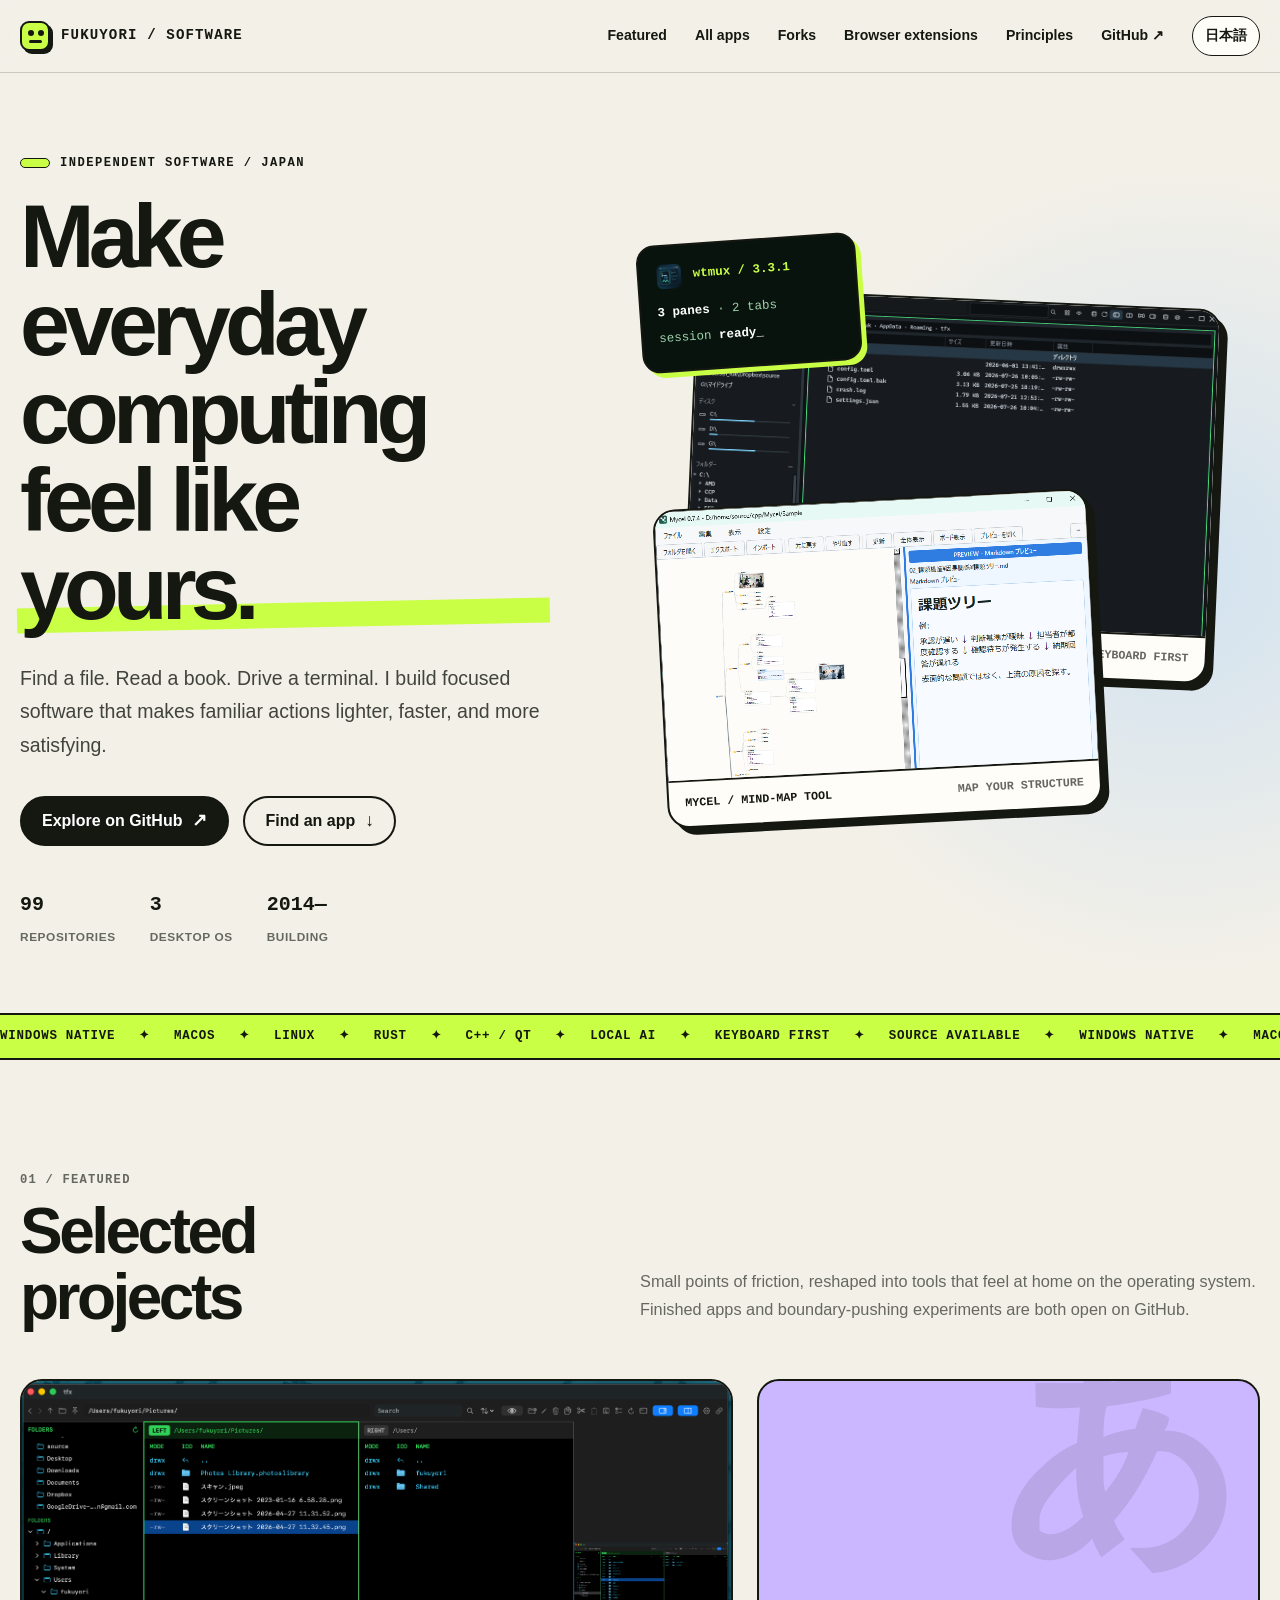
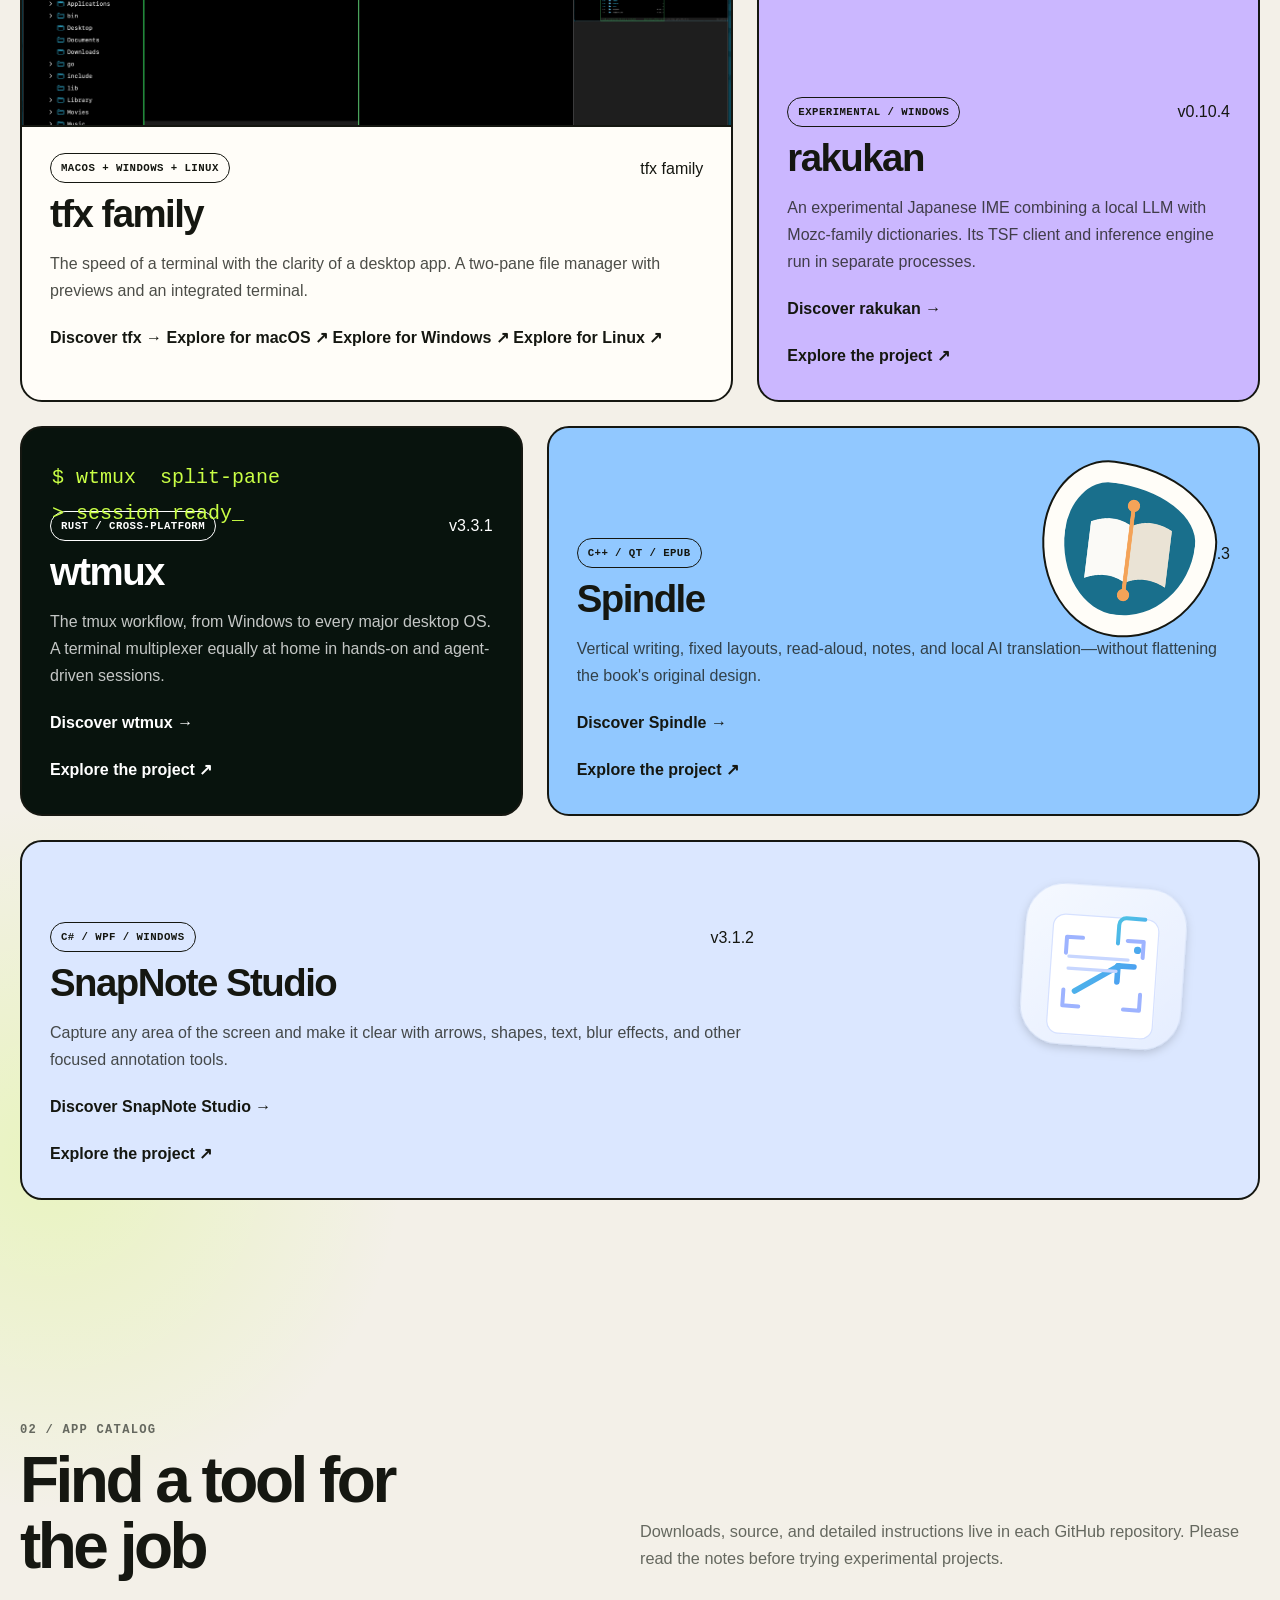
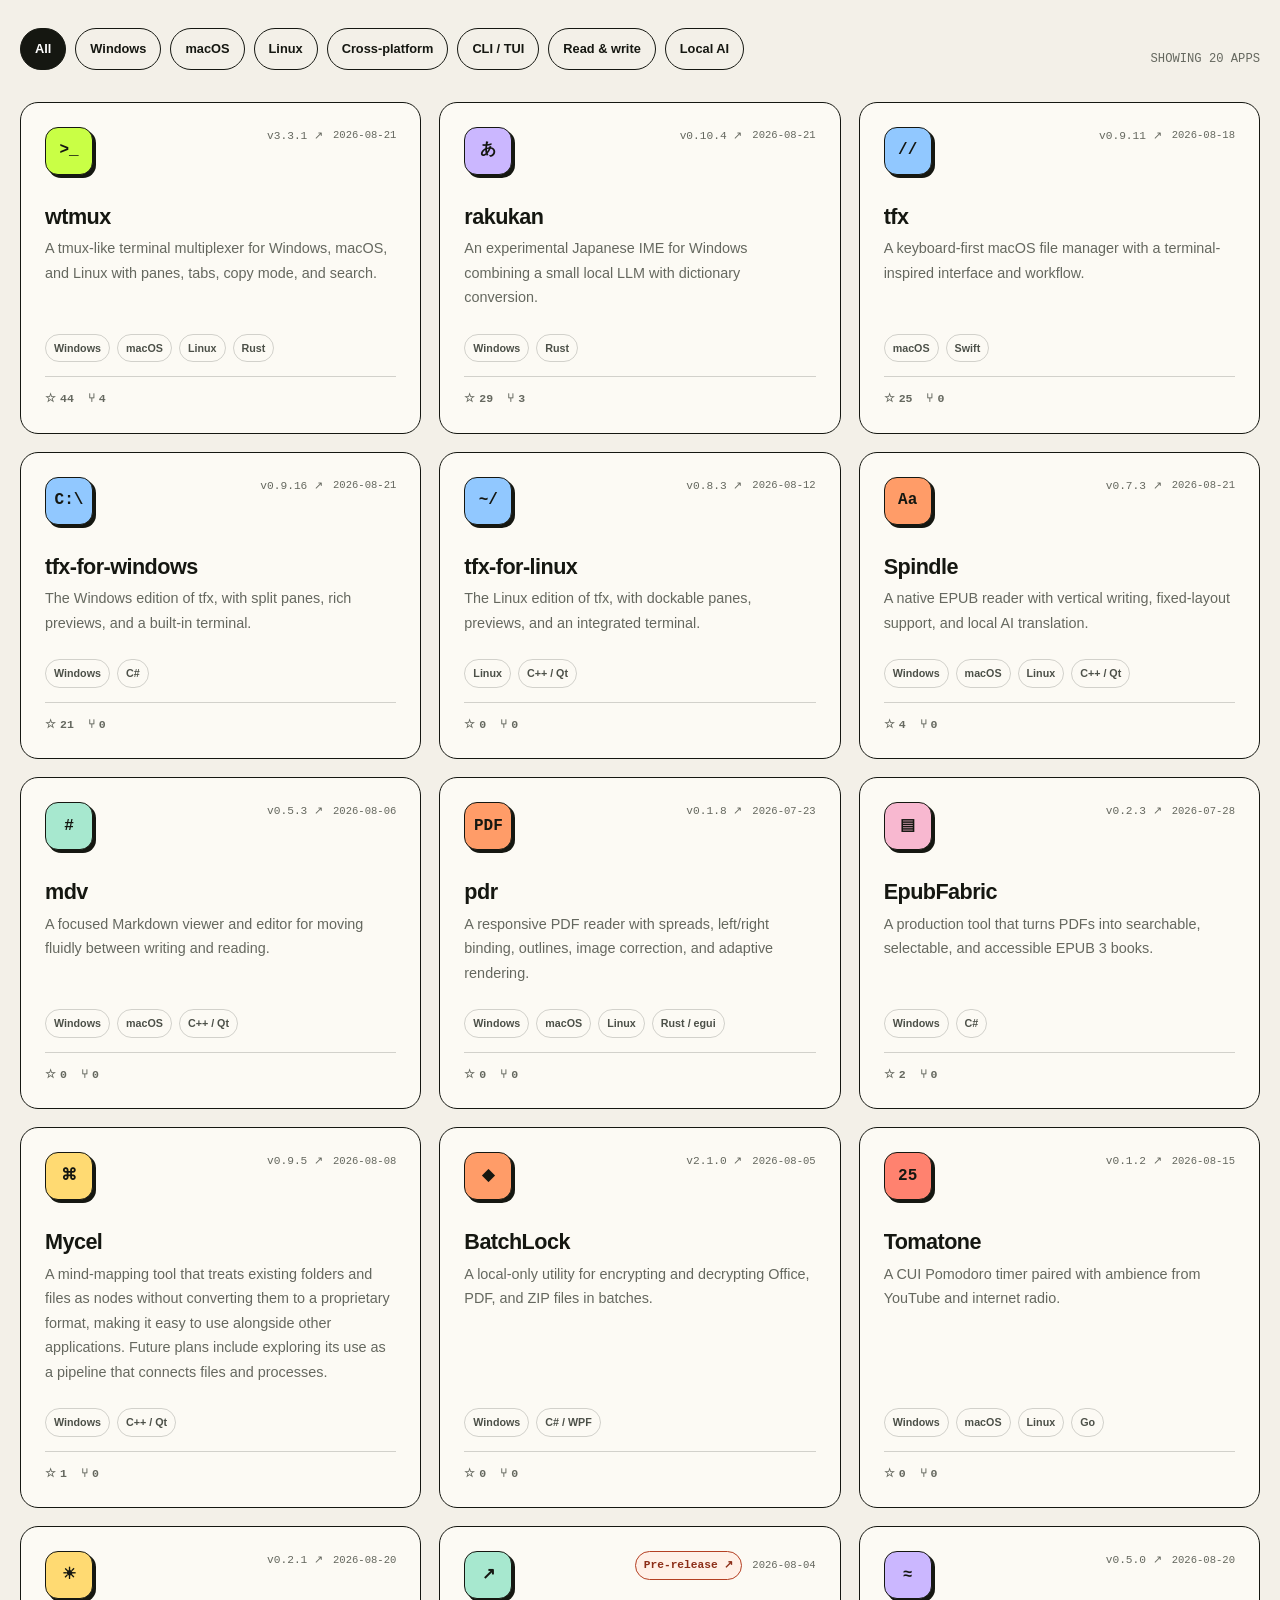
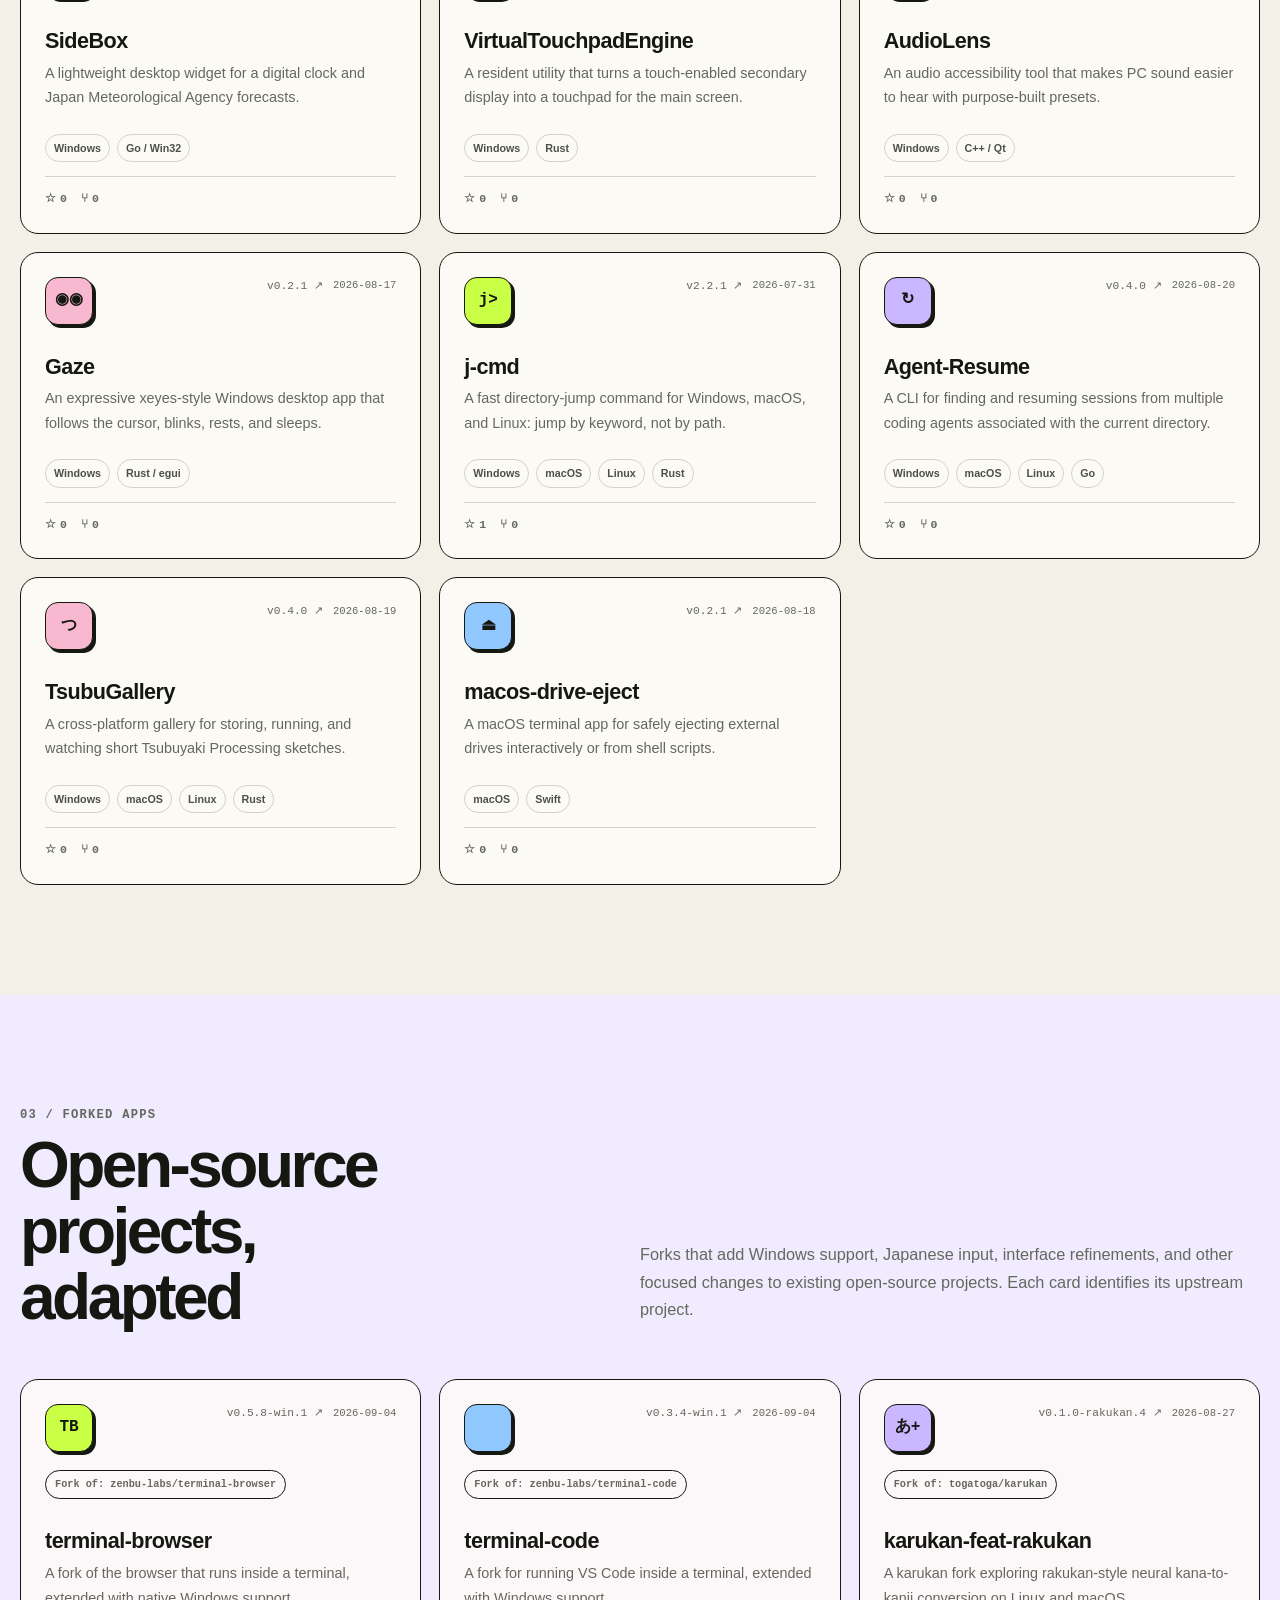
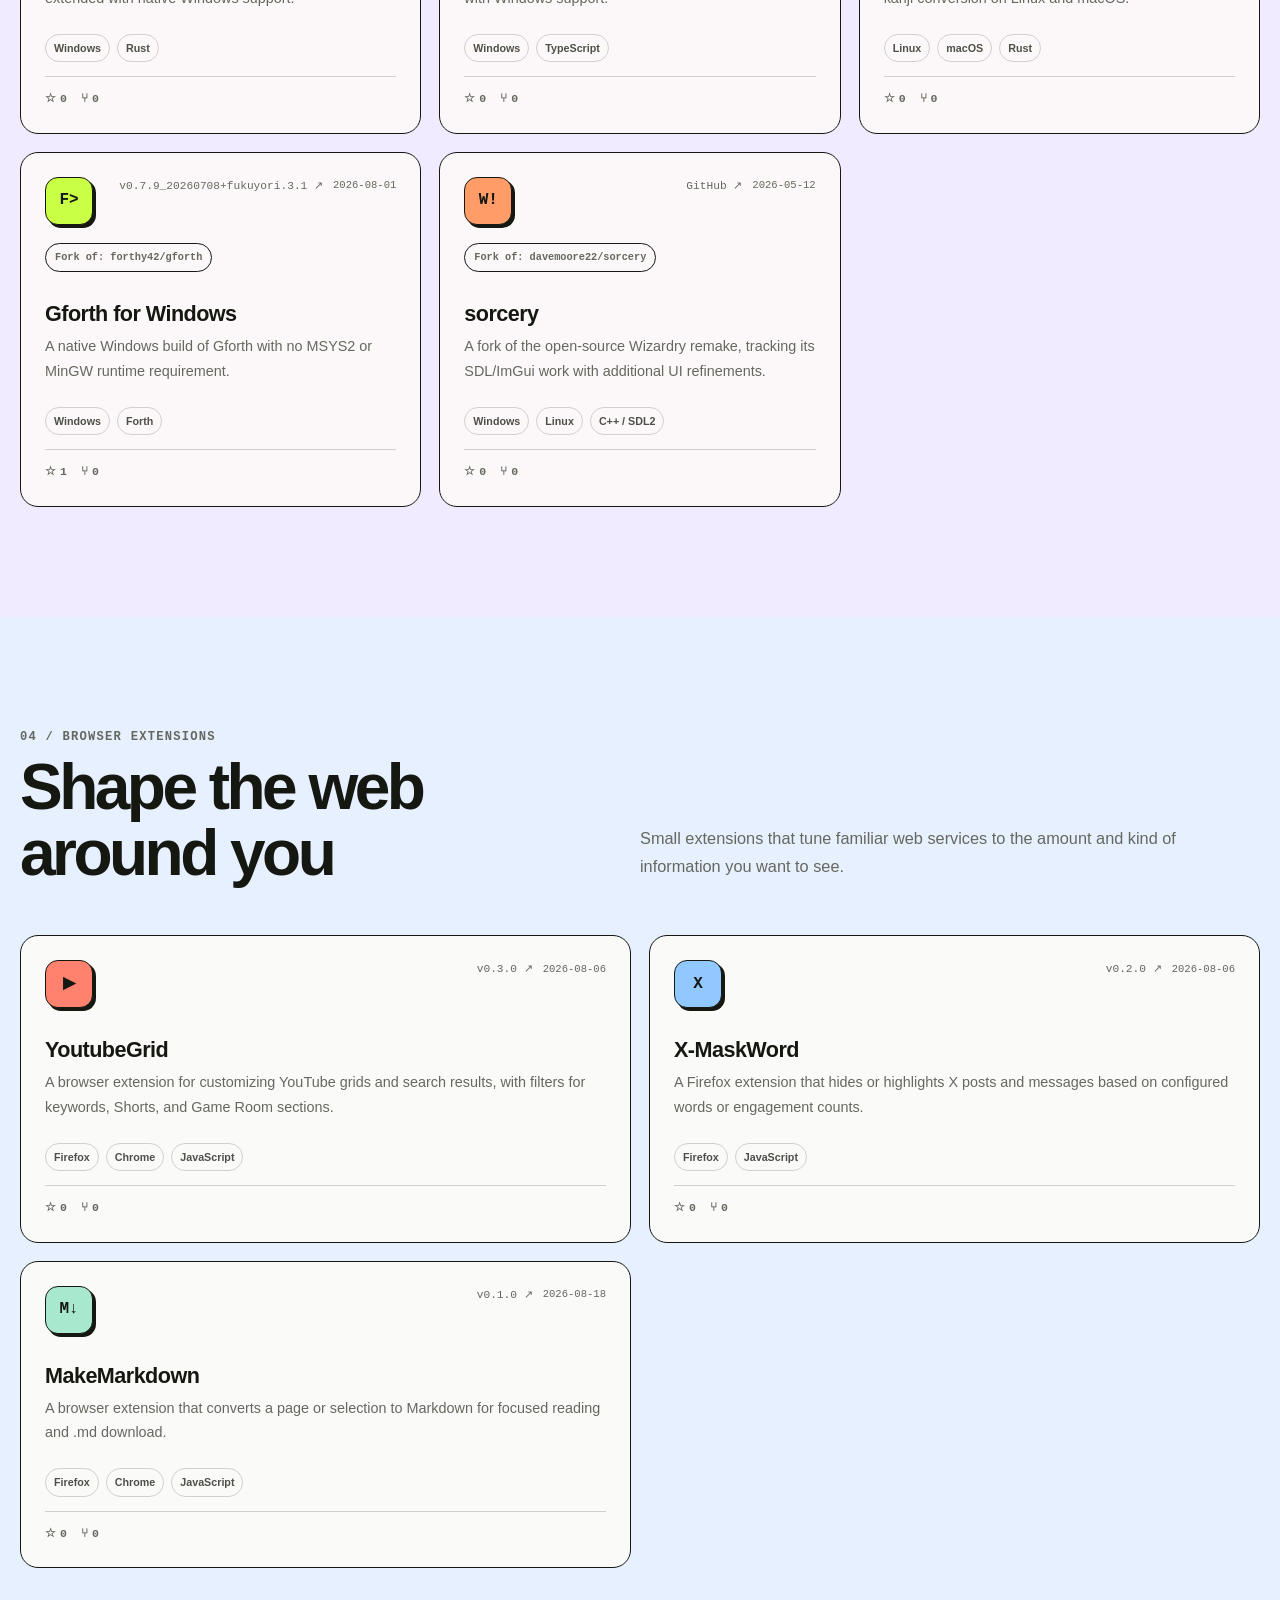
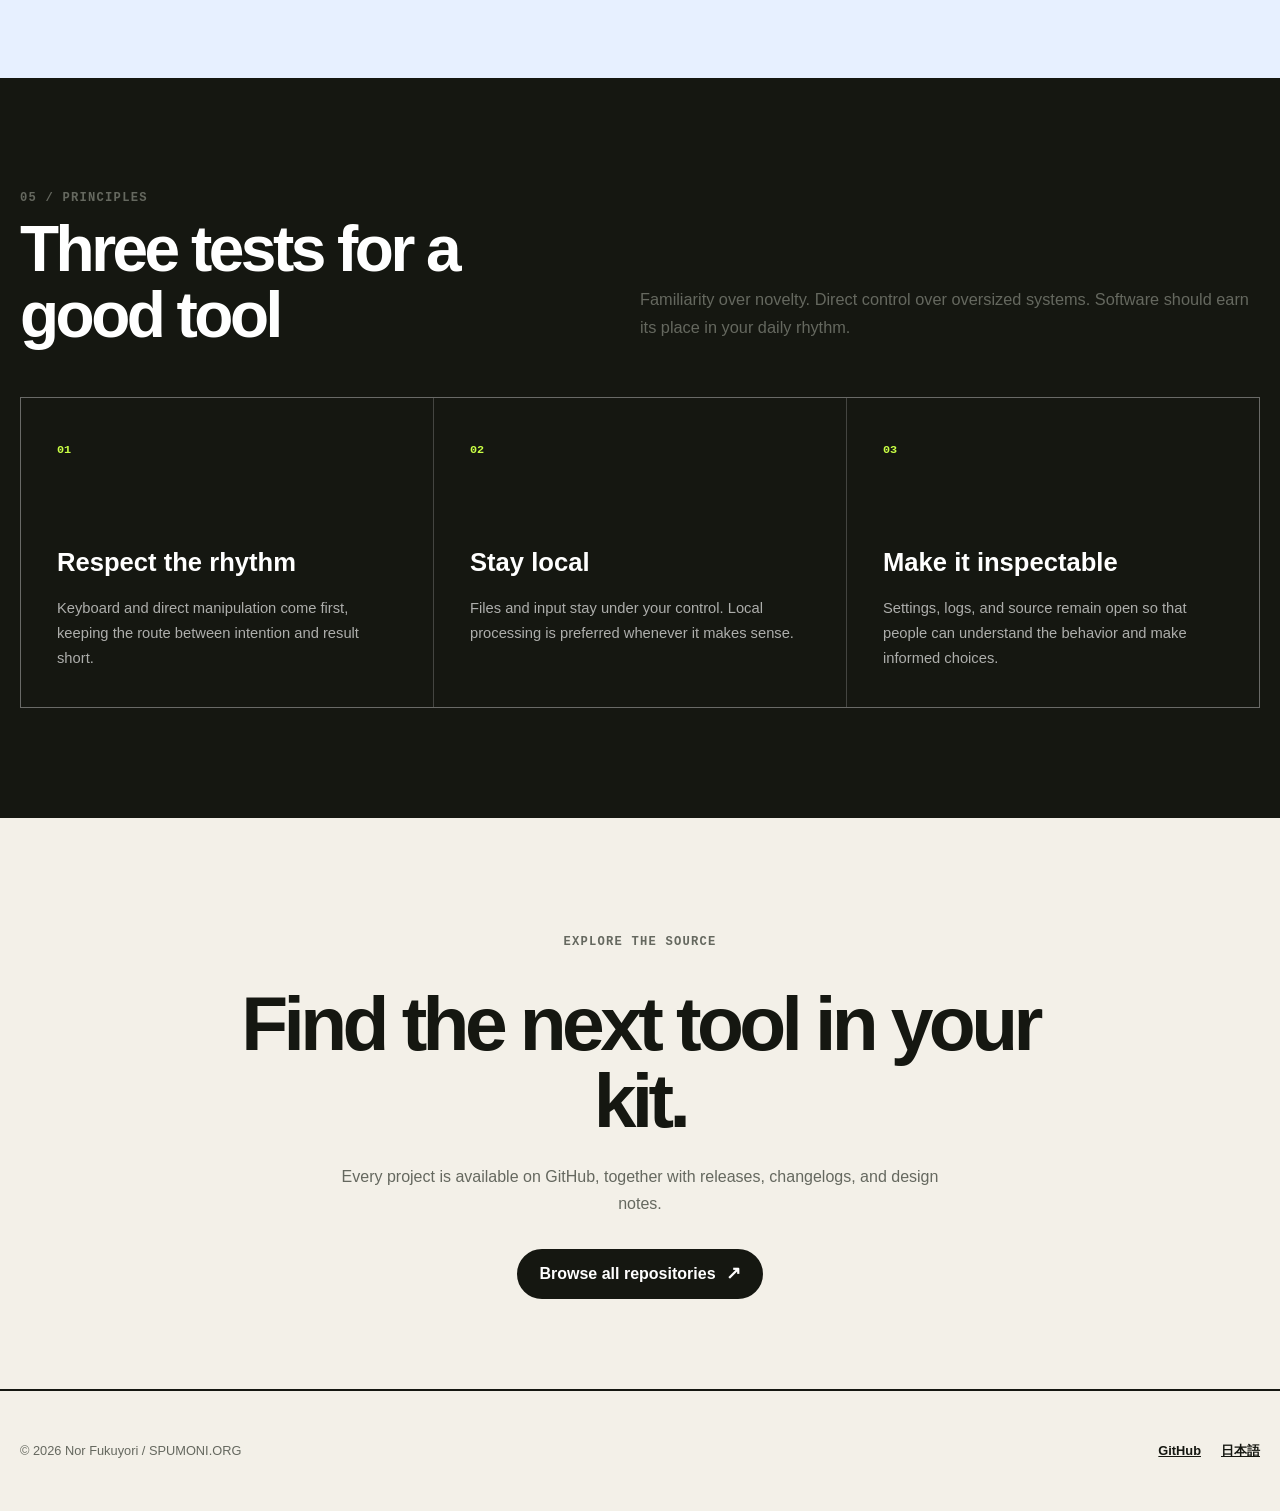
==== commit b4bf64a2: "feat: separate forked apps in catalog" ====
--- a/en/index.html
+++ b/en/index.html
@@ -29,6 +29,7 @@
       <nav class="site-nav" aria-label="Main navigation" data-site-nav>
         <a href="#featured">Featured</a>
         <a href="#apps">All apps</a>
+        <a href="#forks">Forks</a>
         <a href="#extensions">Browser extensions</a>
         <a href="#principles">Principles</a>
         <a href="https://github.com/fukuyori" target="_blank" rel="noreferrer">GitHub ↗</a>
@@ -167,10 +168,20 @@
       </div>
     </section>
 
+    <section class="section forks" id="forks">
+      <div class="section-shell">
+        <div class="section-heading reveal">
+          <div><p class="section-kicker">03 / Forked apps</p><h2>Open-source projects, adapted</h2></div>
+          <p class="heading-copy">Forks that add Windows support, Japanese input, interface refinements, and other focused changes to existing open-source projects. Each card identifies its upstream project.</p>
+        </div>
+        <div class="app-grid fork-grid" data-fork-grid></div>
+      </div>
+    </section>
+
     <section class="section extensions" id="extensions">
       <div class="section-shell">
         <div class="section-heading reveal">
-          <div><p class="section-kicker">03 / Browser extensions</p><h2>Shape the web around you</h2></div>
+          <div><p class="section-kicker">04 / Browser extensions</p><h2>Shape the web around you</h2></div>
           <p class="heading-copy">Small extensions that tune familiar web services to the amount and kind of information you want to see.</p>
         </div>
         <div class="app-grid extension-grid" data-extension-grid></div>
@@ -180,7 +191,7 @@
     <section class="section principles" id="principles">
       <div class="section-shell">
         <div class="section-heading reveal">
-          <div><p class="section-kicker">04 / Principles</p><h2>Three tests for a good tool</h2></div>
+          <div><p class="section-kicker">05 / Principles</p><h2>Three tests for a good tool</h2></div>
           <p class="heading-copy">Familiarity over novelty. Direct control over oversized systems. Software should earn its place in your daily rhythm.</p>
         </div>
         <div class="principle-grid reveal">
--- a/styles.css
+++ b/styles.css
@@ -685,6 +685,26 @@
   display: grid;
   grid-template-columns: repeat(3, minmax(0, 1fr));
   gap: 18px;
+}
+
+.forks {
+  background: #f1ebff;
+}
+
+.fork-card {
+  background: rgba(255, 253, 248, 0.66);
+}
+
+.app-origin {
+  align-self: flex-start;
+  margin-top: 18px;
+  padding: 5px 9px;
+  border: 1px solid var(--ink);
+  border-radius: 999px;
+  color: var(--muted);
+  font-family: "Cascadia Code", "SFMono-Regular", Consolas, monospace;
+  font-size: 0.64rem;
+  font-weight: 800;
 }
 
 .extensions {
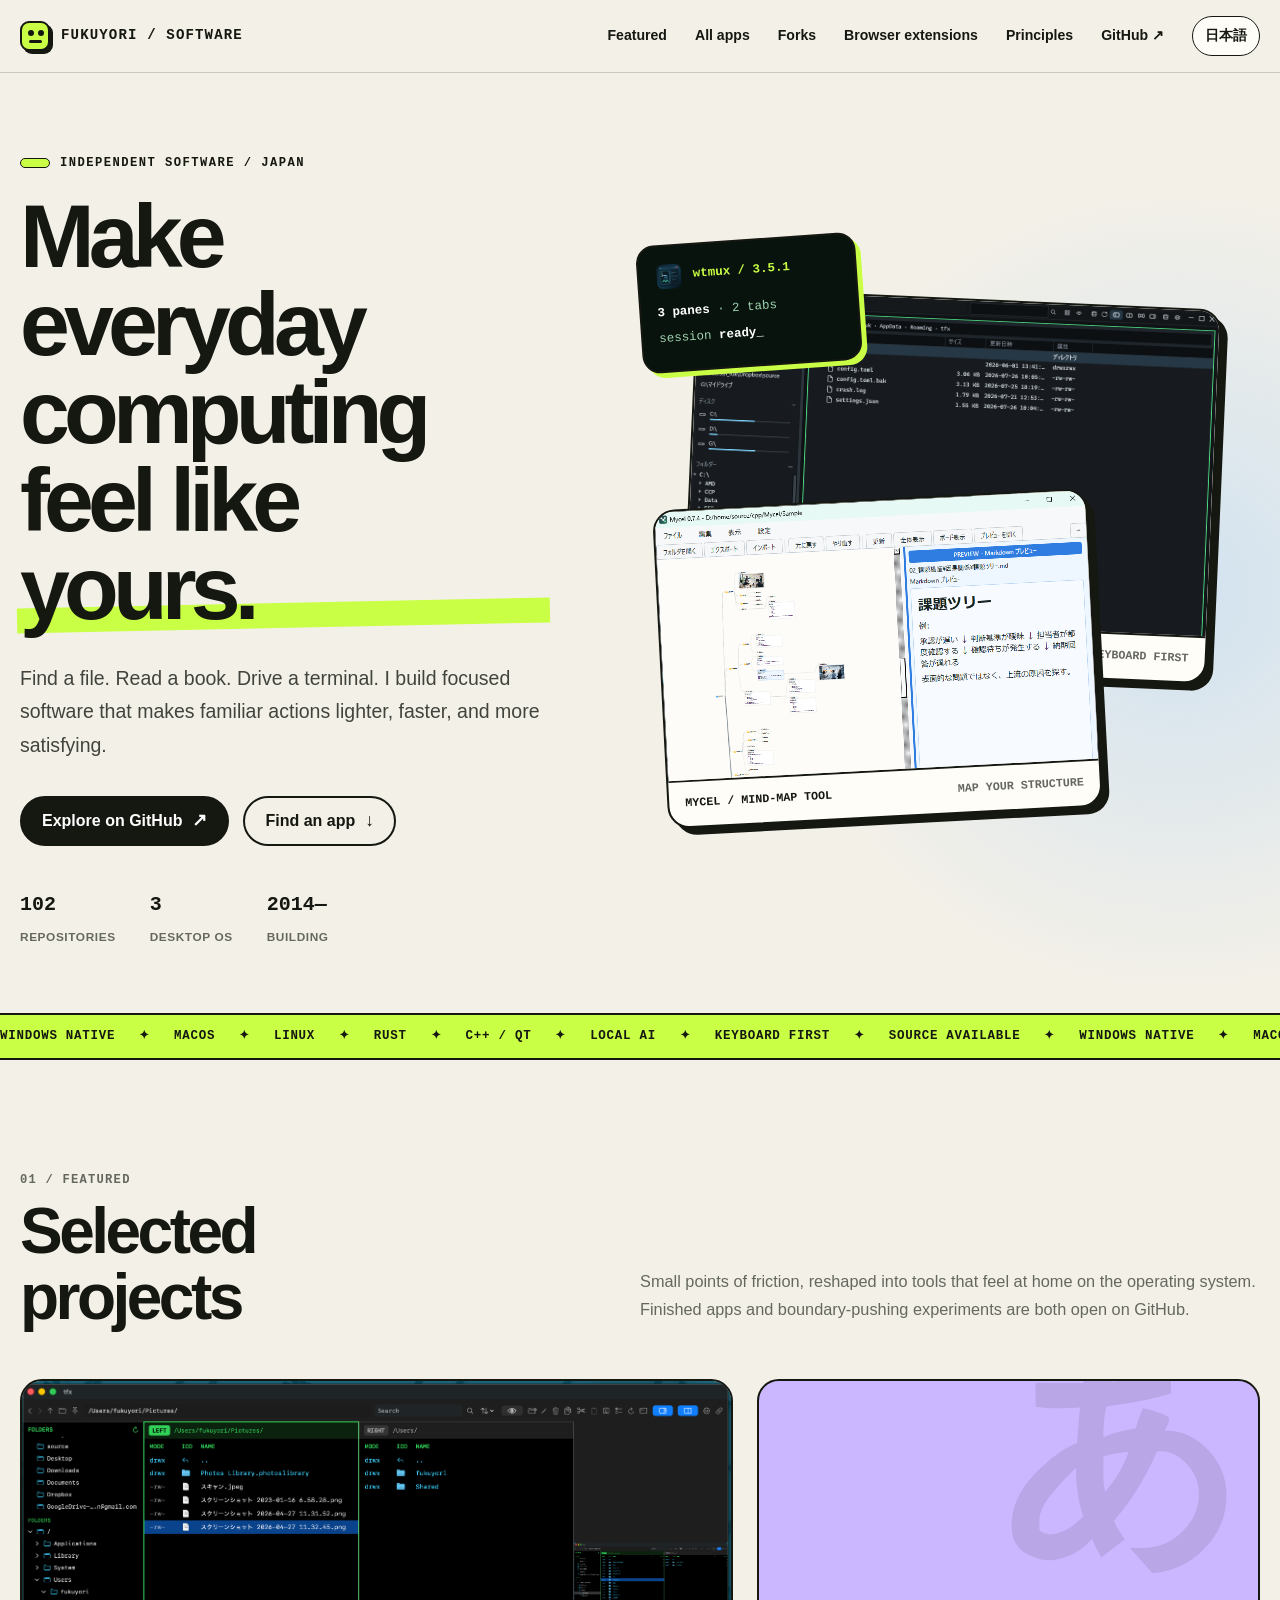
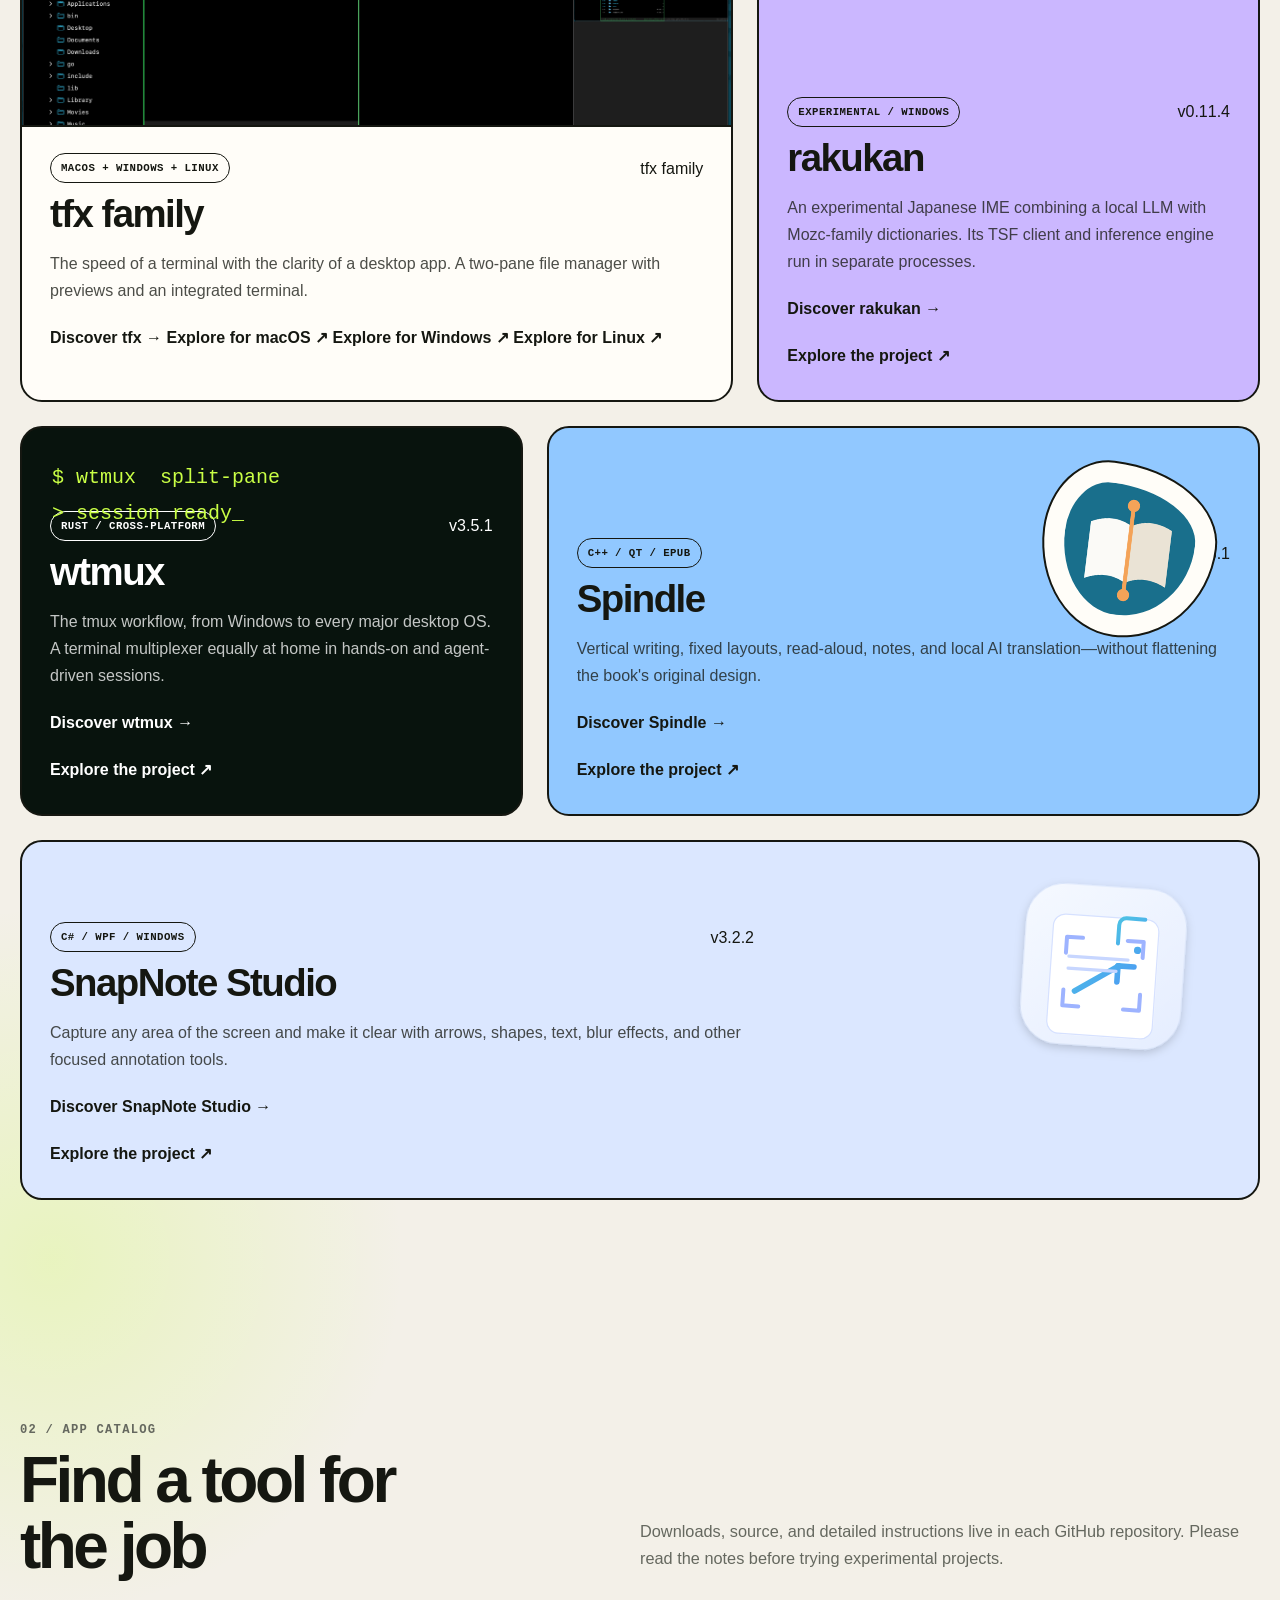
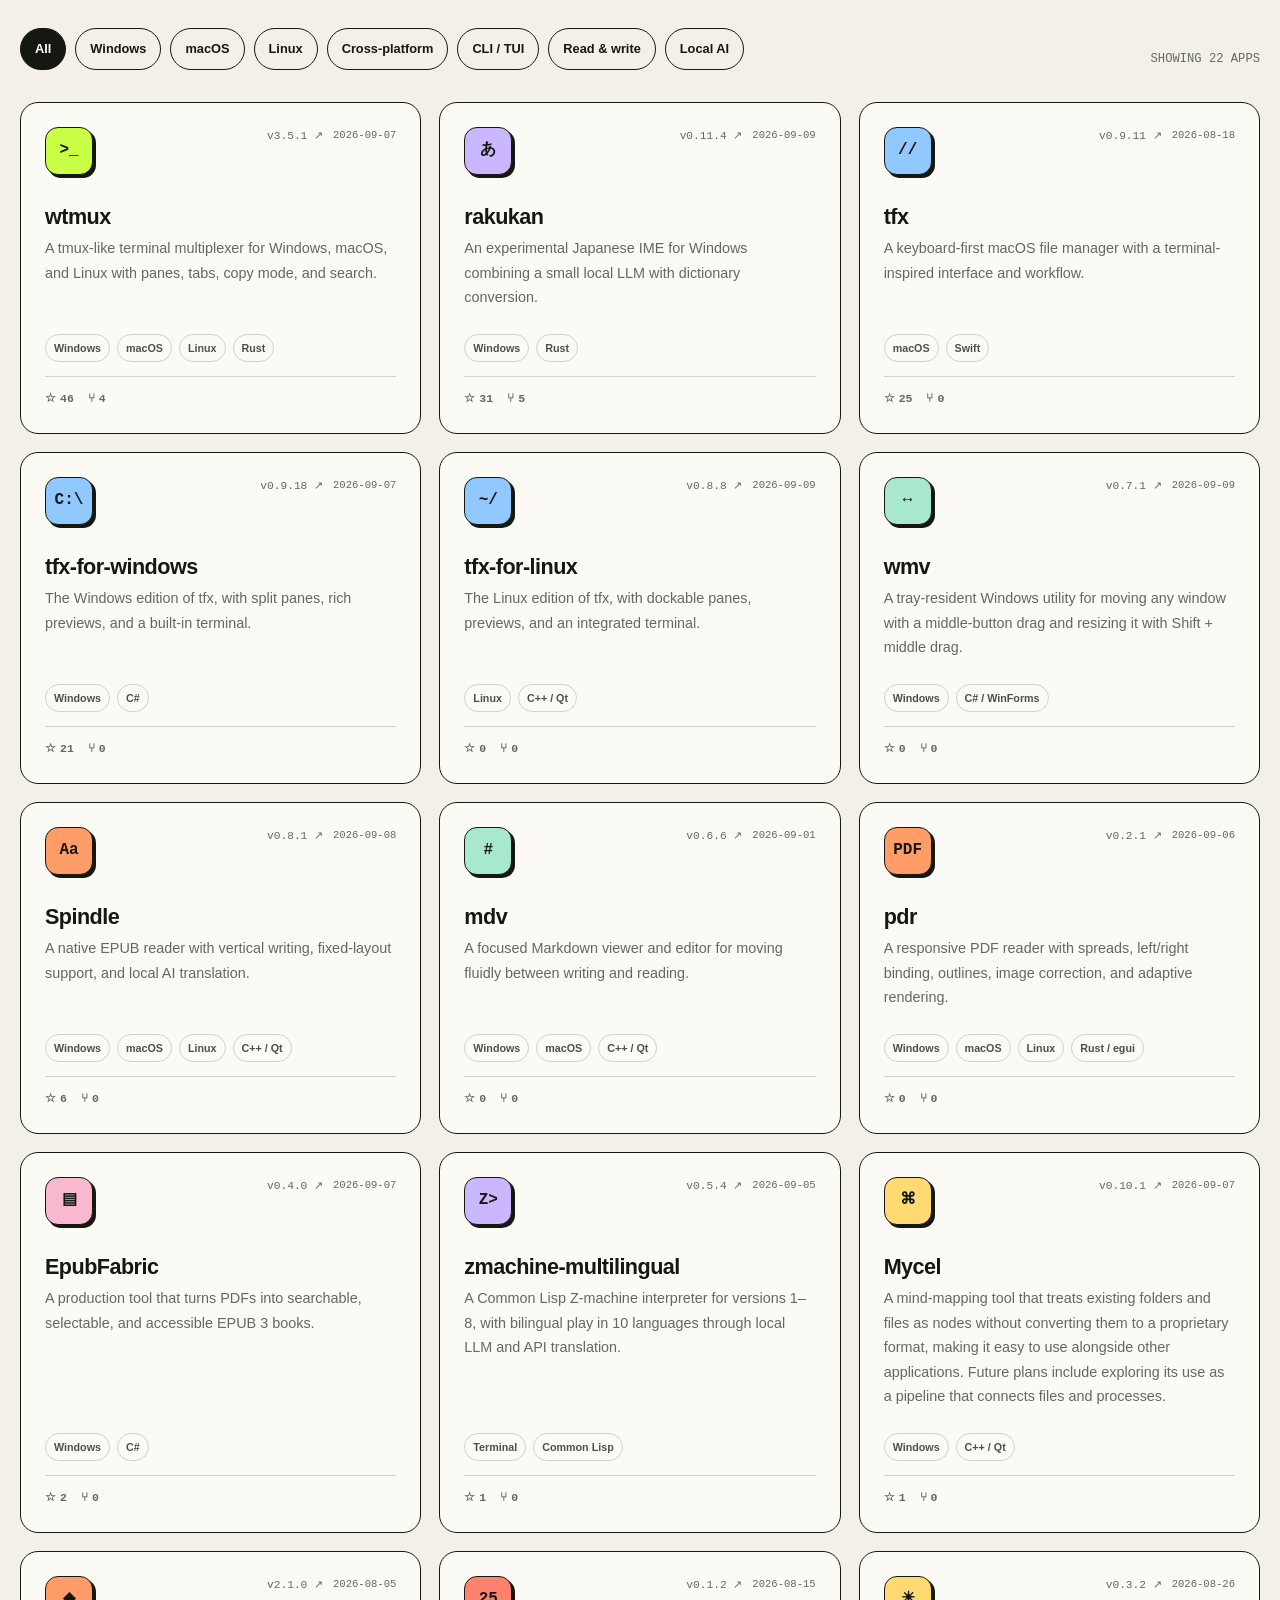
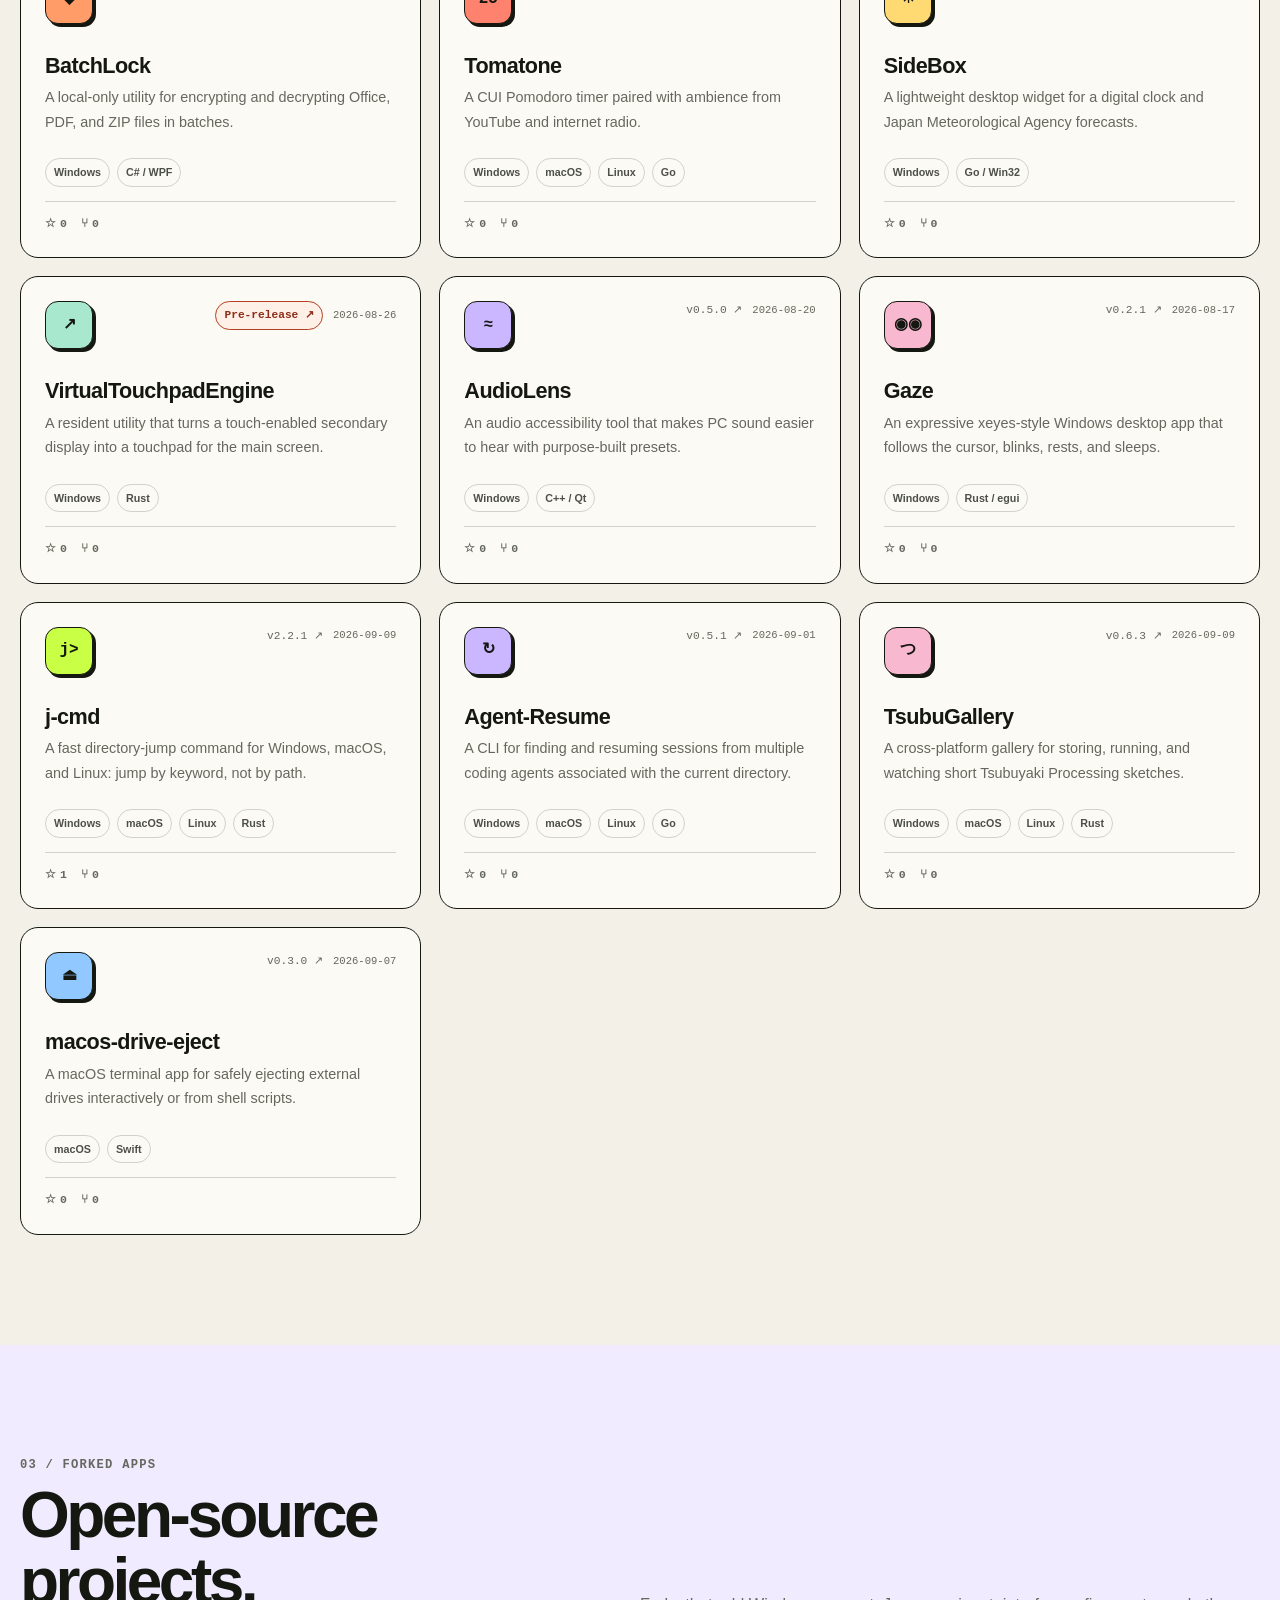
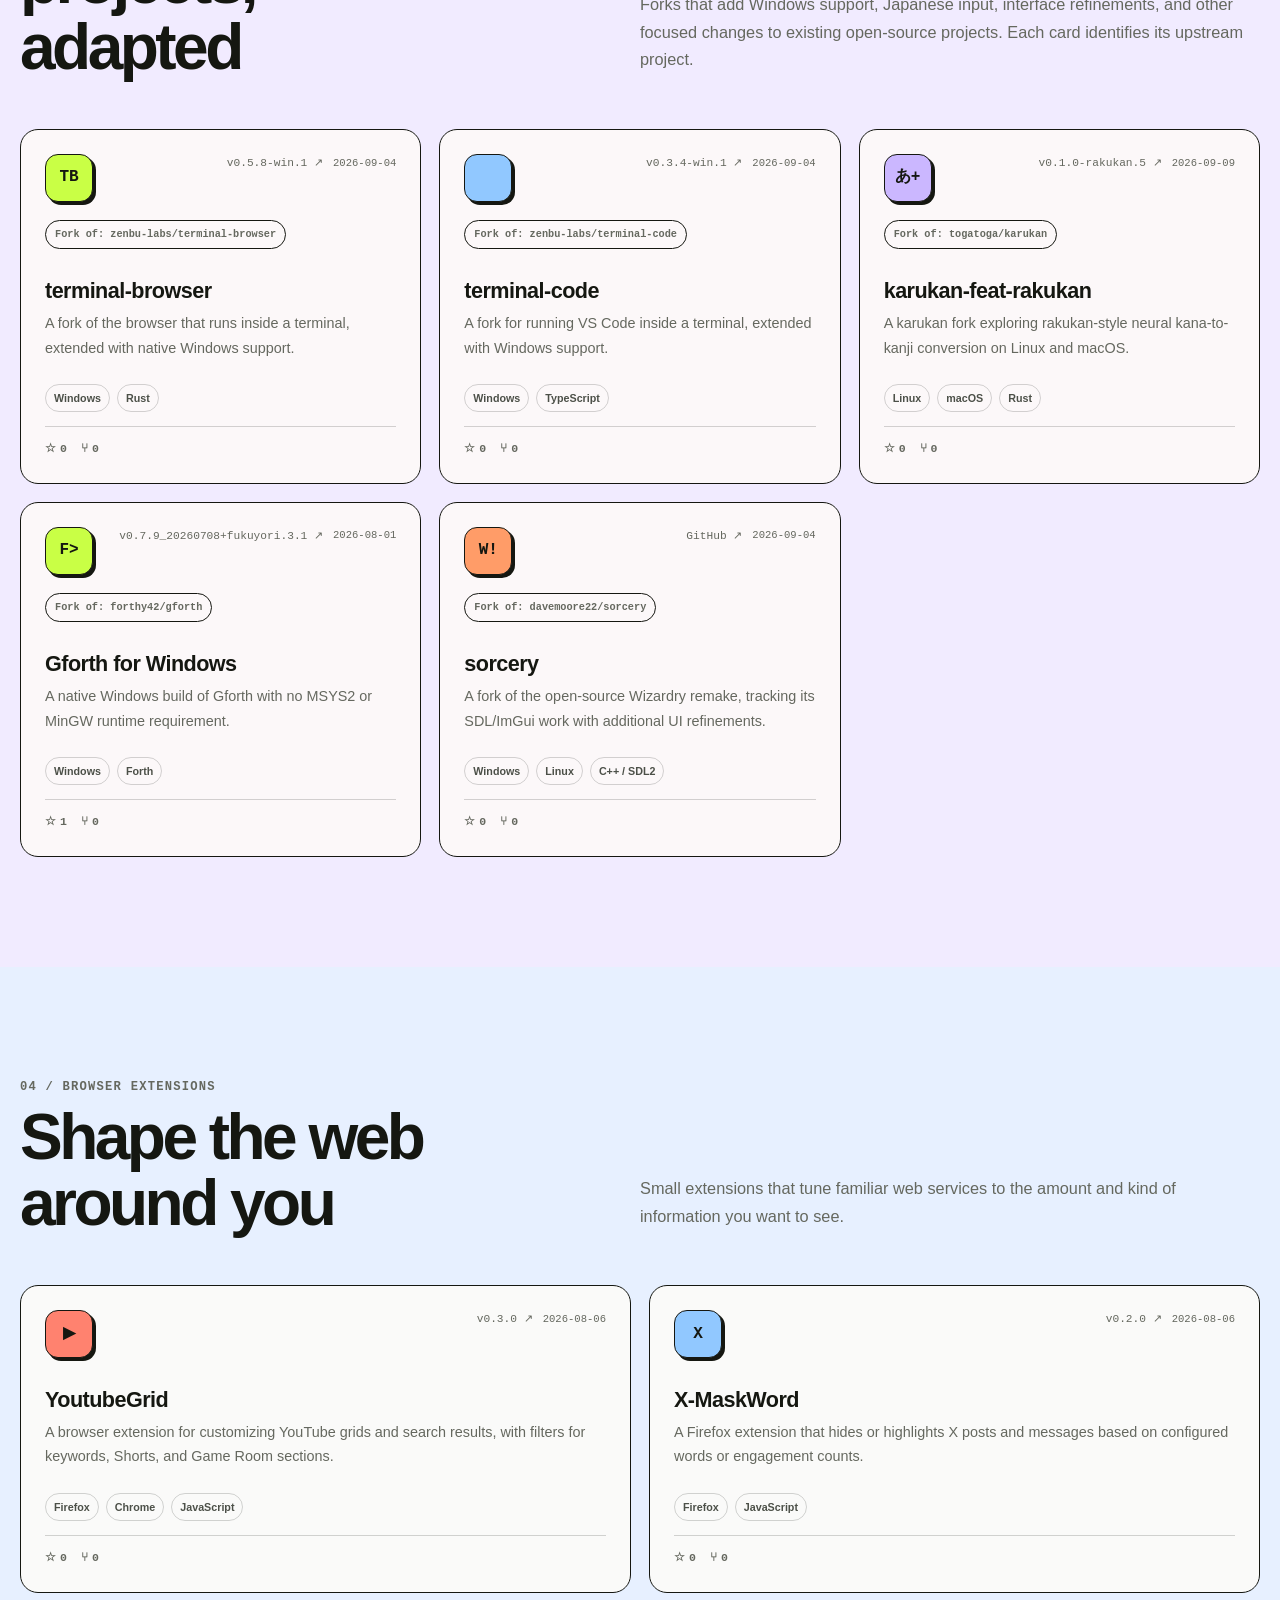
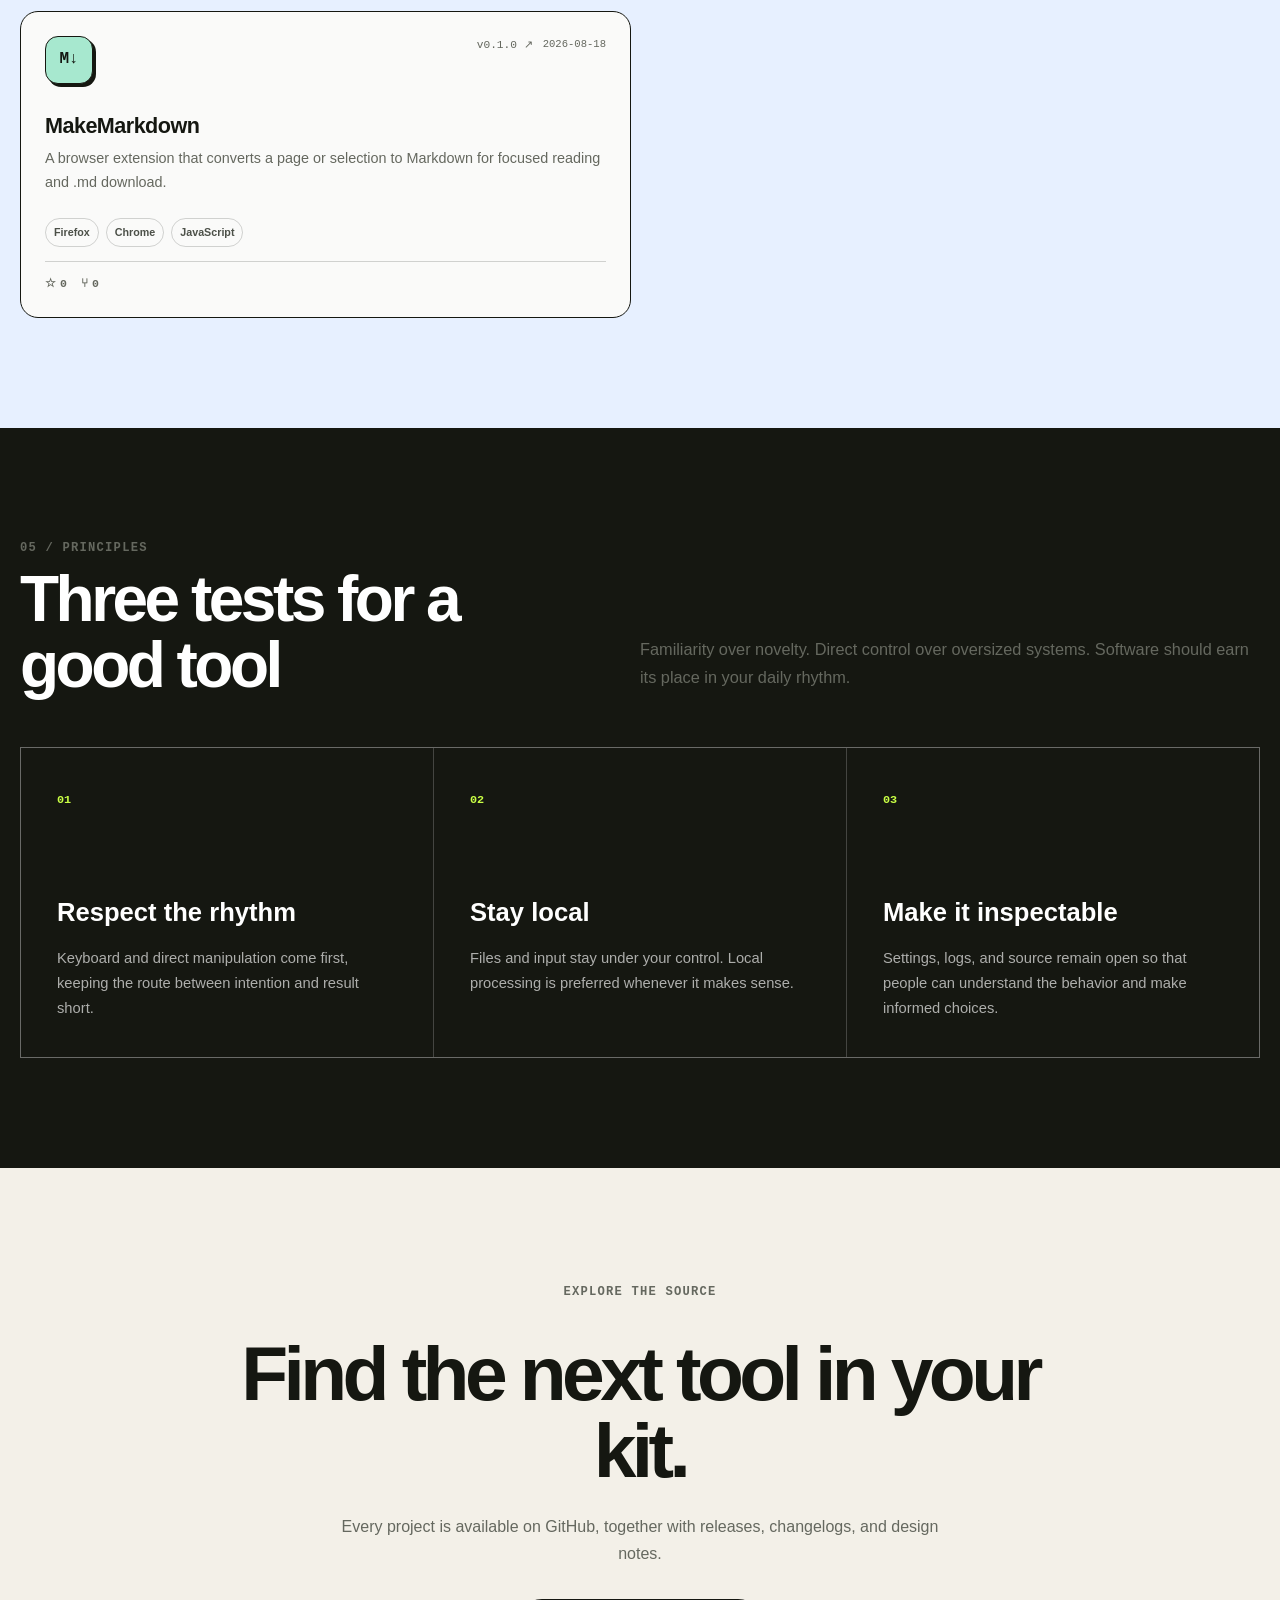
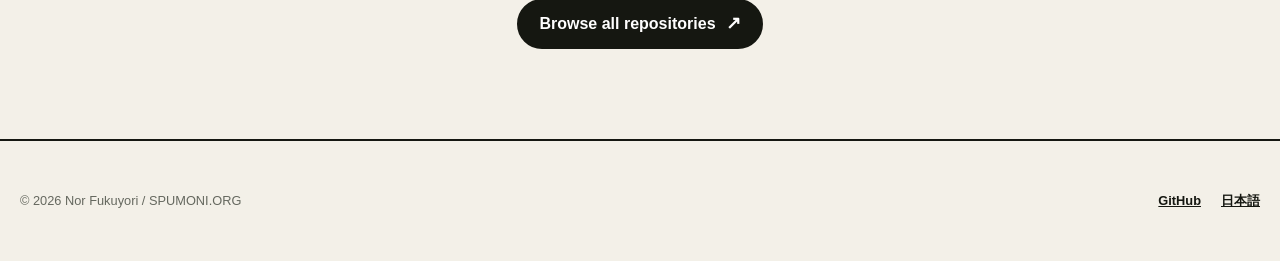
==== commit b8f65de1: "feat: refresh app catalog" ====
--- a/en/index.html
+++ b/en/index.html
@@ -49,7 +49,7 @@
           <a class="button secondary" href="#apps">Find an app</a>
         </div>
         <ul class="hero-stats" aria-label="Activity overview">
-          <li><strong>99</strong><span>Repositories</span></li>
+          <li><strong>102</strong><span>Repositories</span></li>
           <li><strong>3</strong><span>Desktop OS</span></li>
           <li><strong>2014—</strong><span>Building</span></li>
         </ul>
@@ -57,7 +57,7 @@
 
       <div class="hero-visual reveal" aria-label="Screens from tfx and Mycel">
         <div class="terminal-chip">
-          <header><img src="../assets/wtmux-icon.png" alt=""> wtmux / 3.3.1</header>
+          <header><img src="../assets/wtmux-icon.png" alt=""> wtmux / 3.5.1</header>
           <p><b>3 panes</b> · 2 tabs</p>
           <p>session <b>ready_</b></p>
         </div>
@@ -102,7 +102,7 @@
 
           <article class="feature-card rakukan reveal">
             <div class="feature-content">
-              <div class="card-topline"><span class="pill">Experimental / Windows</span><span>v0.10.4</span></div>
+              <div class="card-topline"><span class="pill">Experimental / Windows</span><span>v0.11.4</span></div>
               <h3>rakukan</h3>
               <p>An experimental Japanese IME combining a local LLM with Mozc-family dictionaries. Its TSF client and inference engine run in separate processes.</p>
               <a class="text-link" href="rakukan/">Discover rakukan →</a>
@@ -112,7 +112,7 @@
 
           <article class="feature-card wtmux reveal">
             <div class="feature-content">
-              <div class="card-topline"><span class="pill">Rust / Cross-platform</span><span>v3.3.1</span></div>
+              <div class="card-topline"><span class="pill">Rust / Cross-platform</span><span>v3.5.1</span></div>
               <h3>wtmux</h3>
               <p>The tmux workflow, from Windows to every major desktop OS. A terminal multiplexer equally at home in hands-on and agent-driven sessions.</p>
               <a class="text-link" href="wtmux/">Discover wtmux →</a>
@@ -123,7 +123,7 @@
           <article class="feature-card spindle reveal">
             <img class="spindle-art" src="../assets/spindle-icon.png" alt="Spindle app icon">
             <div class="feature-content">
-              <div class="card-topline"><span class="pill">C++ / Qt / EPUB</span><span>v0.7.3</span></div>
+              <div class="card-topline"><span class="pill">C++ / Qt / EPUB</span><span>v0.8.1</span></div>
               <h3>Spindle</h3>
               <p>Vertical writing, fixed layouts, read-aloud, notes, and local AI translation—without flattening the book's original design.</p>
               <a class="text-link" href="spindle/">Discover Spindle →</a>
@@ -134,7 +134,7 @@
           <article class="feature-card snapnote reveal">
             <img class="snapnote-art" src="../assets/snapnote-icon.svg" alt="SnapNote Studio app icon">
             <div class="feature-content">
-              <div class="card-topline"><span class="pill">C# / WPF / Windows</span><span>v3.1.2</span></div>
+              <div class="card-topline"><span class="pill">C# / WPF / Windows</span><span>v3.2.2</span></div>
               <h3>SnapNote Studio</h3>
               <p>Capture any area of the screen and make it clear with arrows, shapes, text, blur effects, and other focused annotation tools.</p>
               <a class="text-link" href="snapnote/">Discover SnapNote Studio →</a>
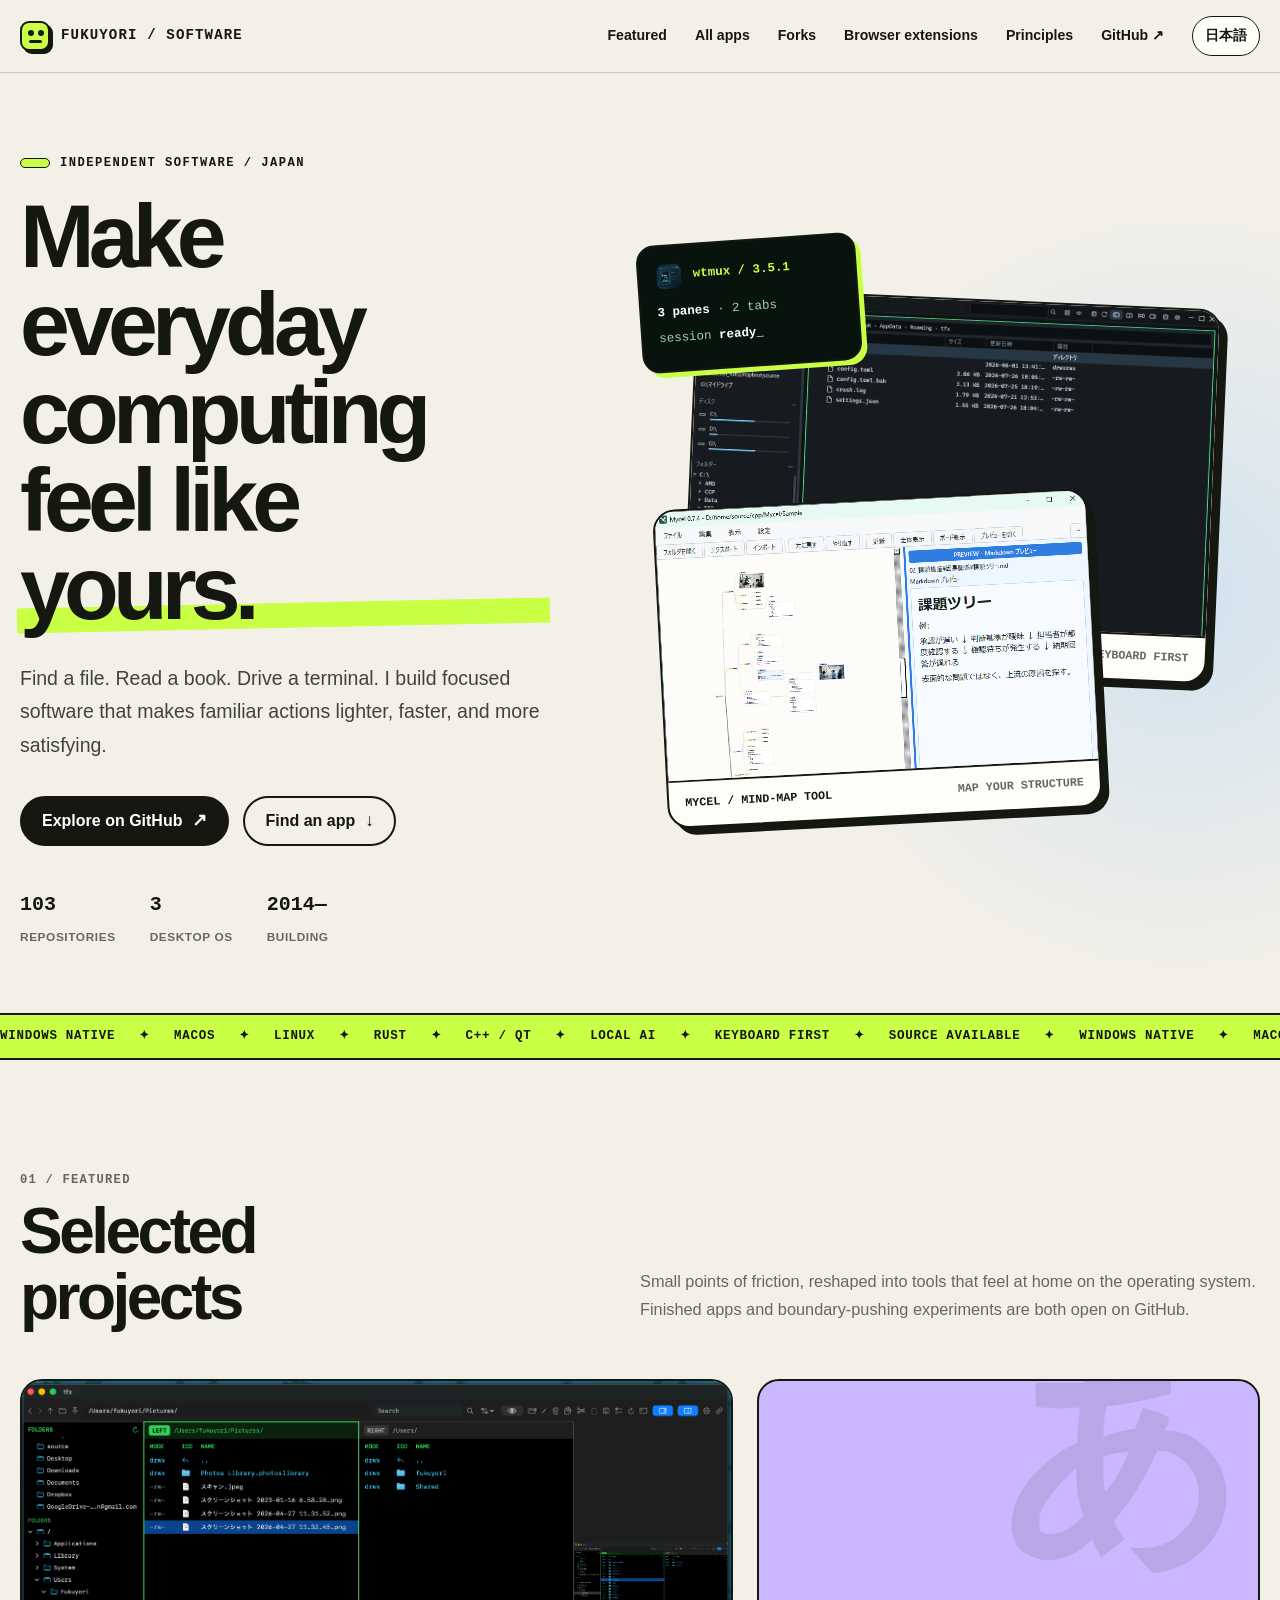
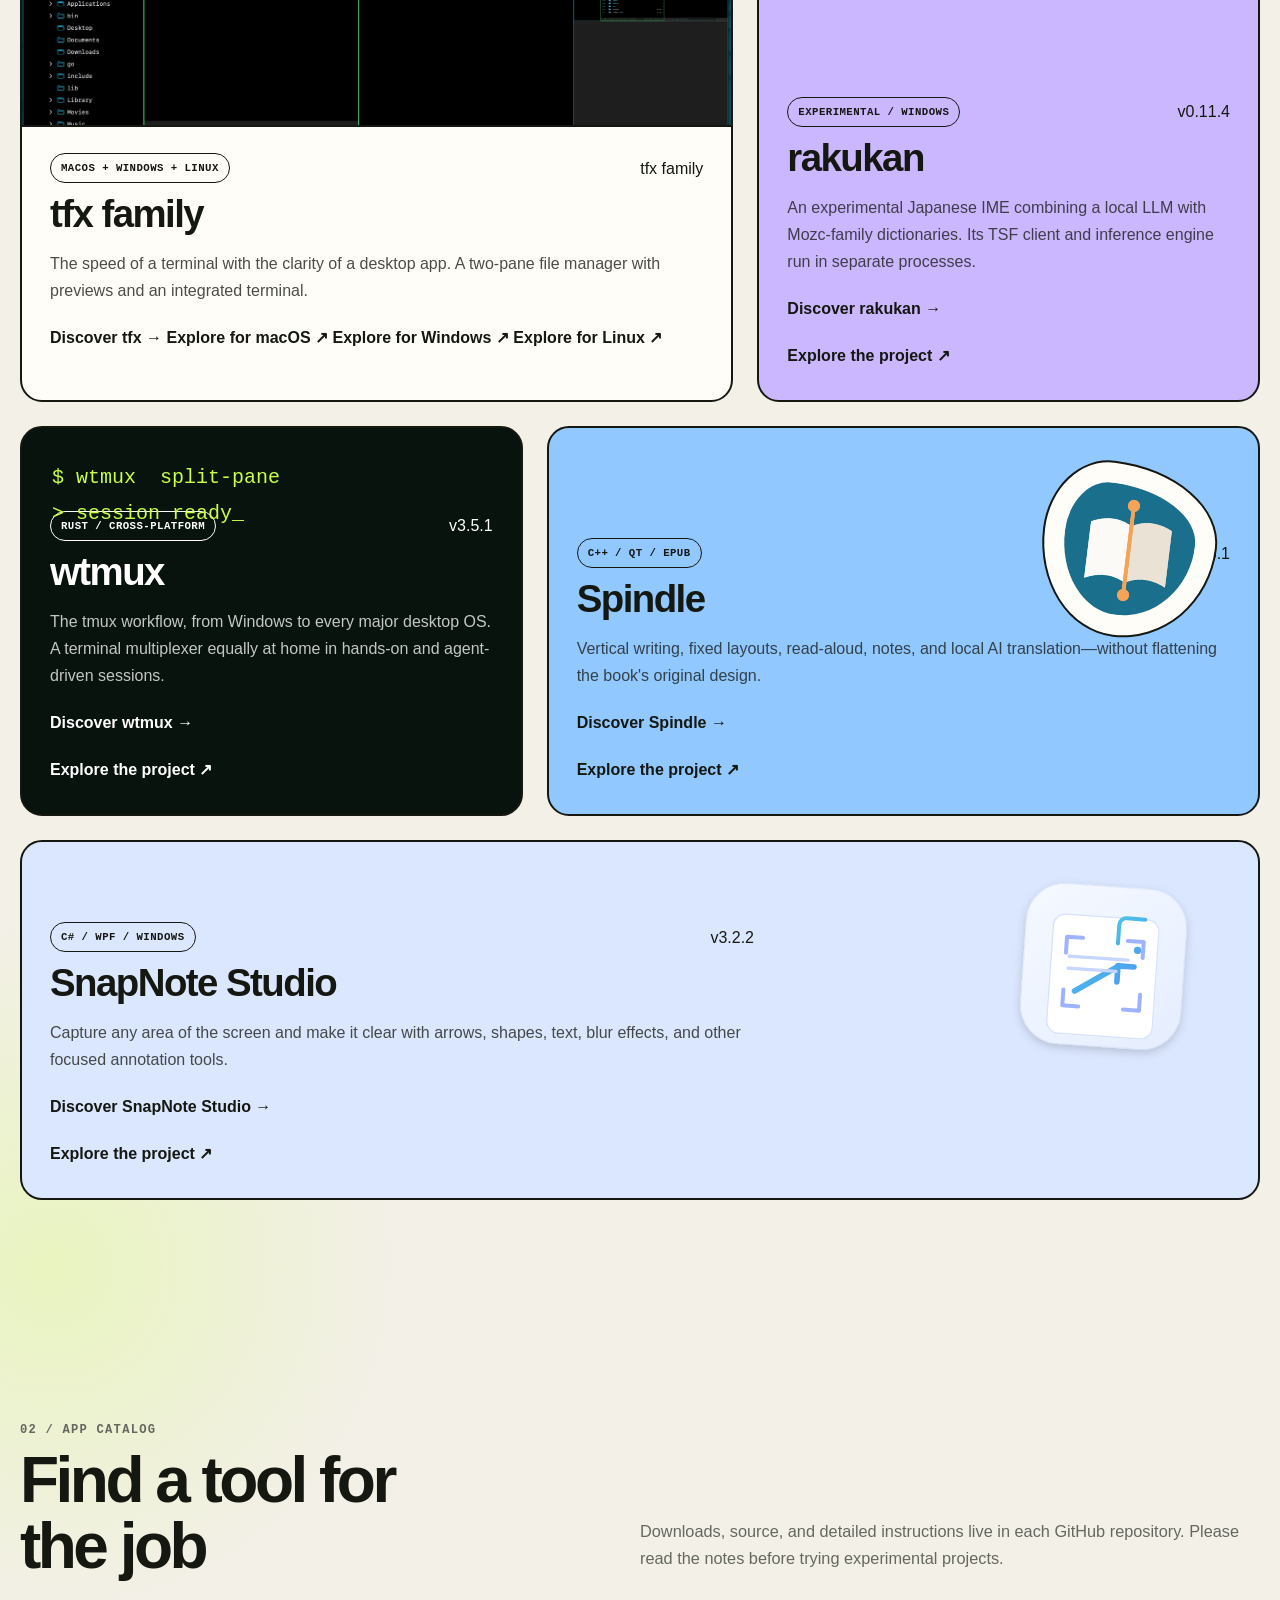
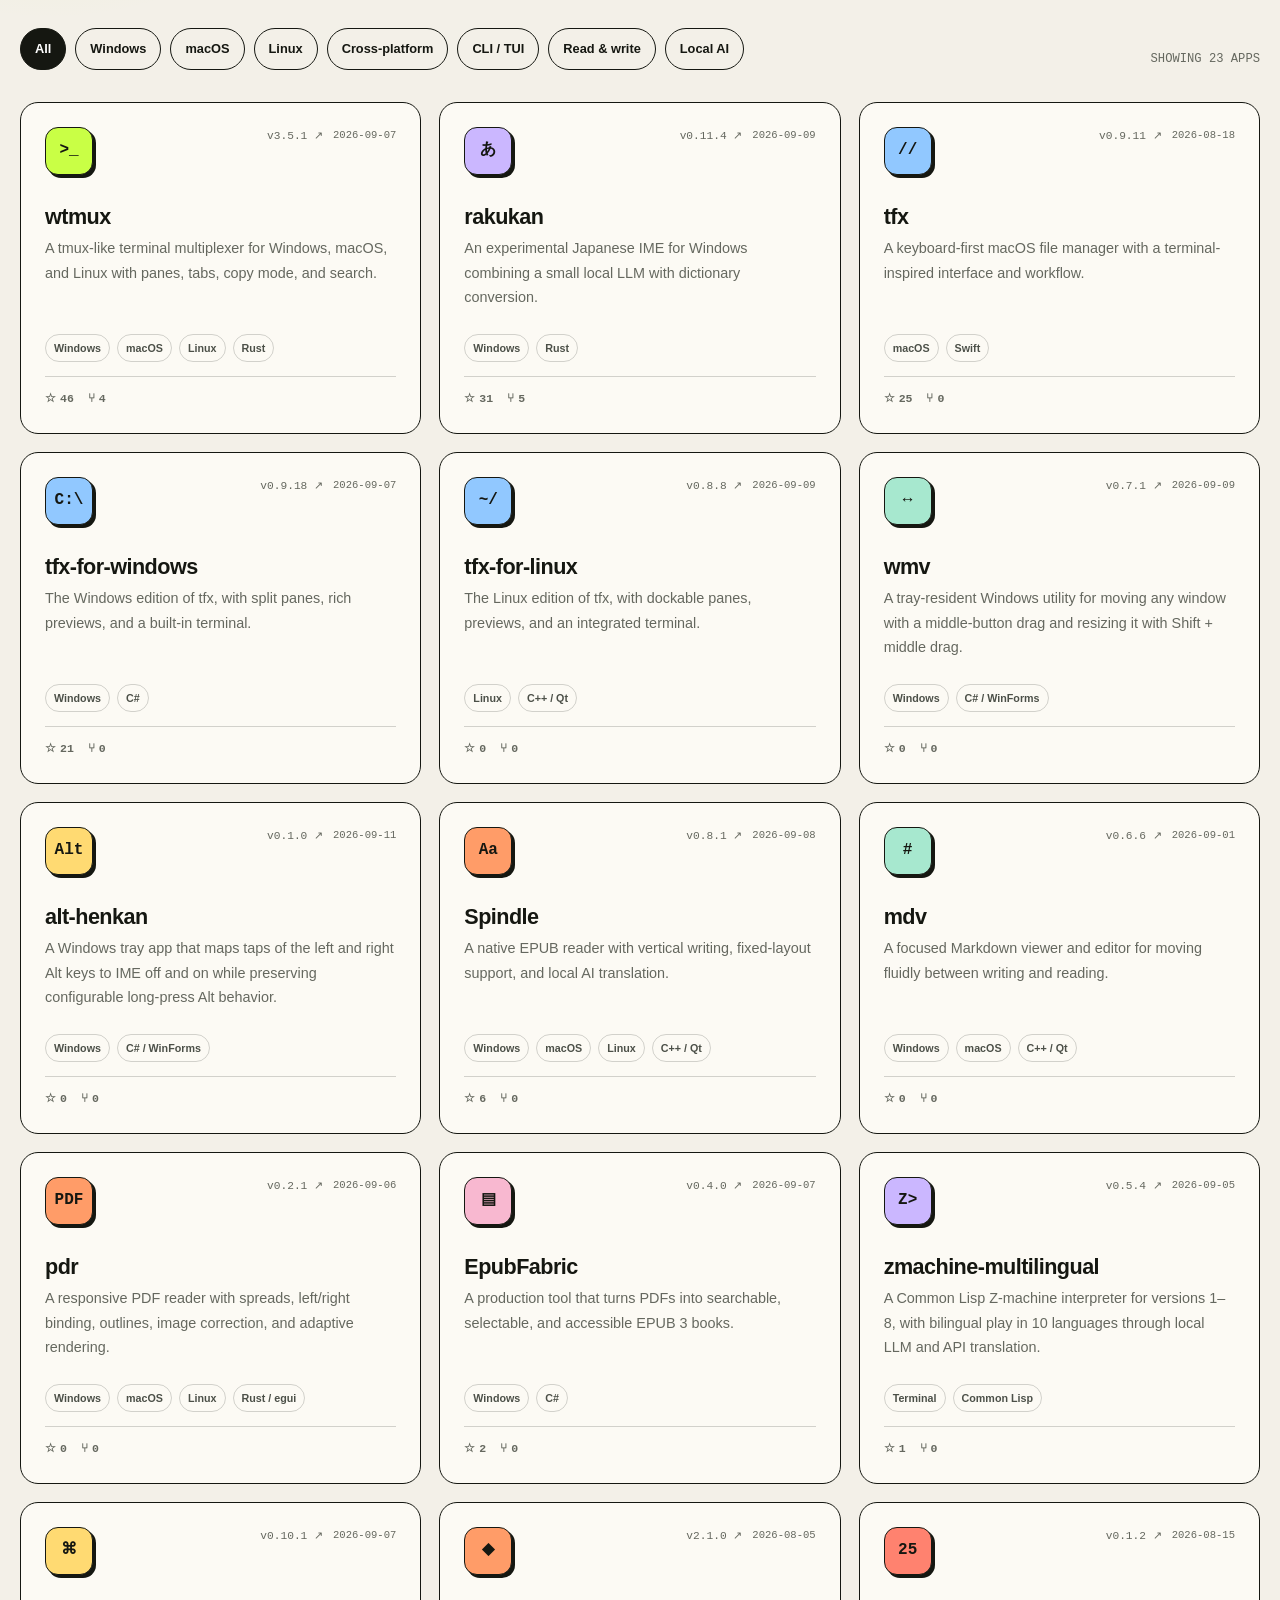
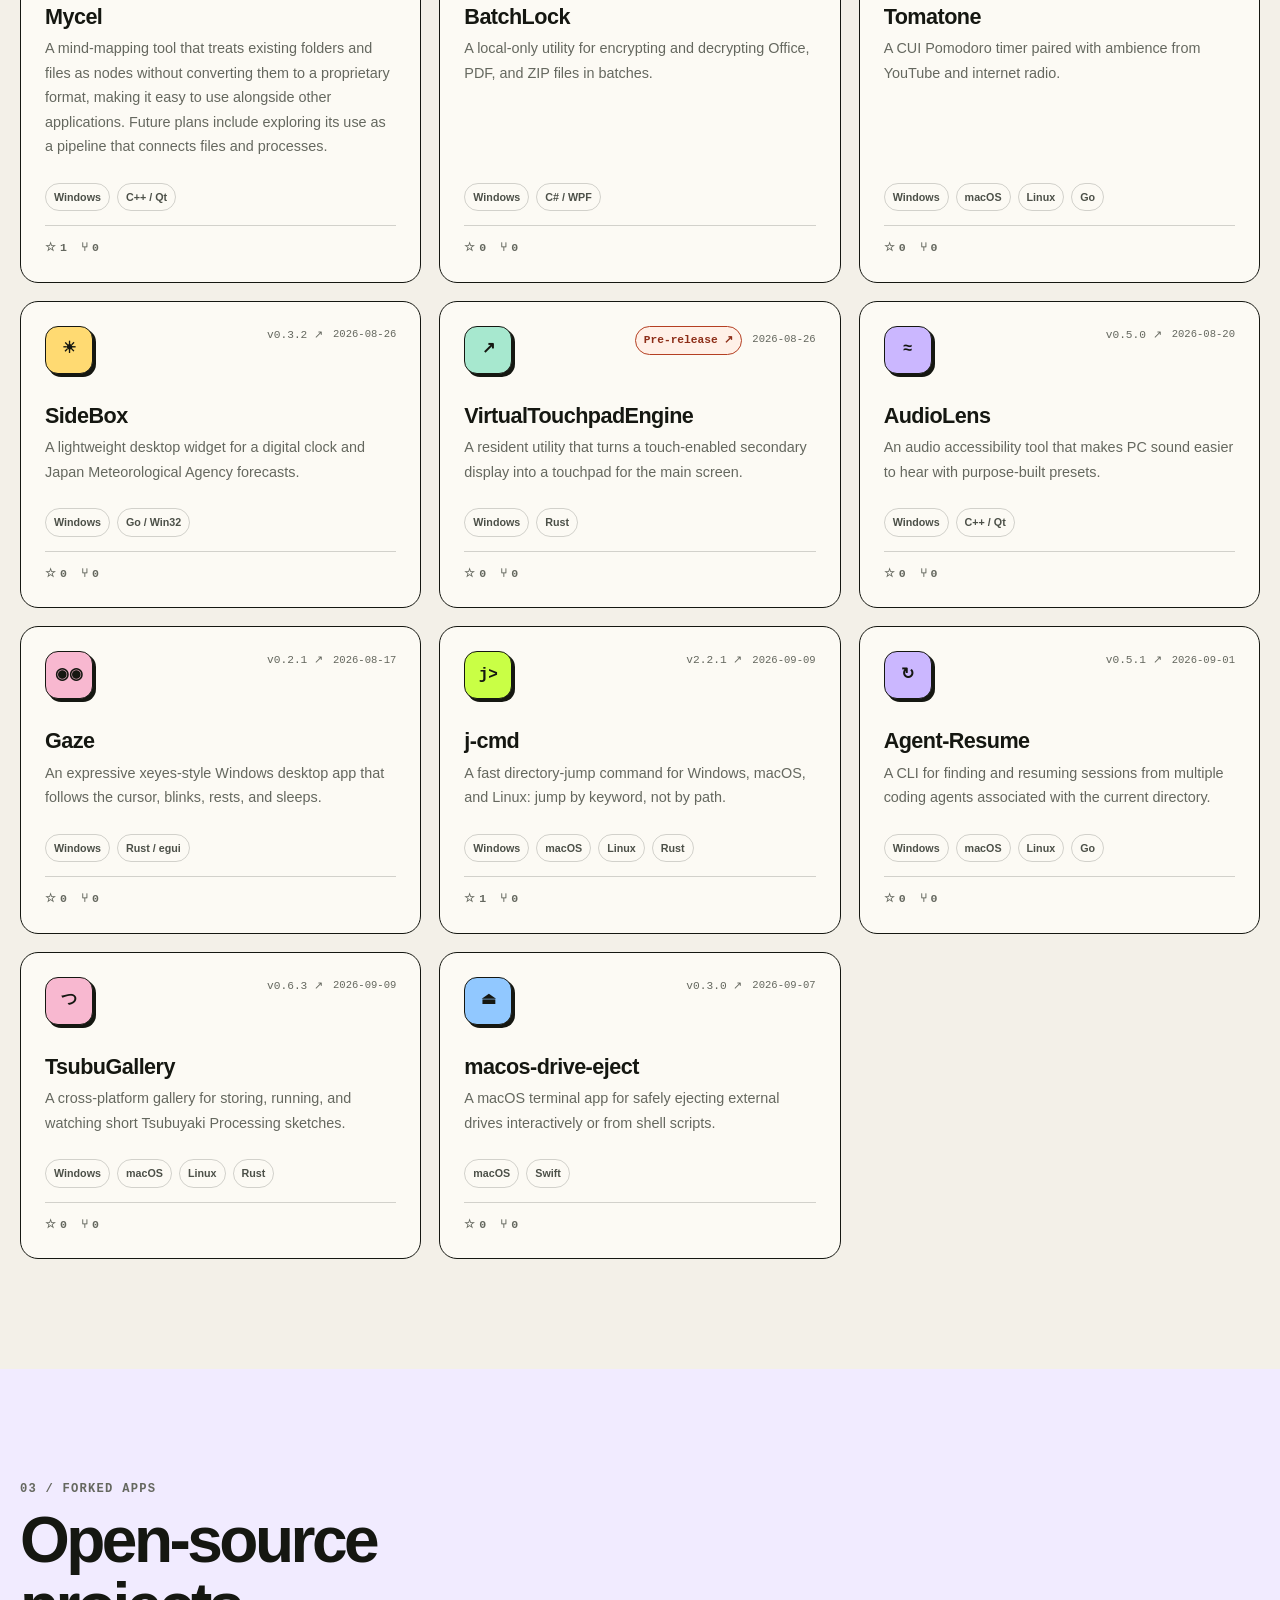
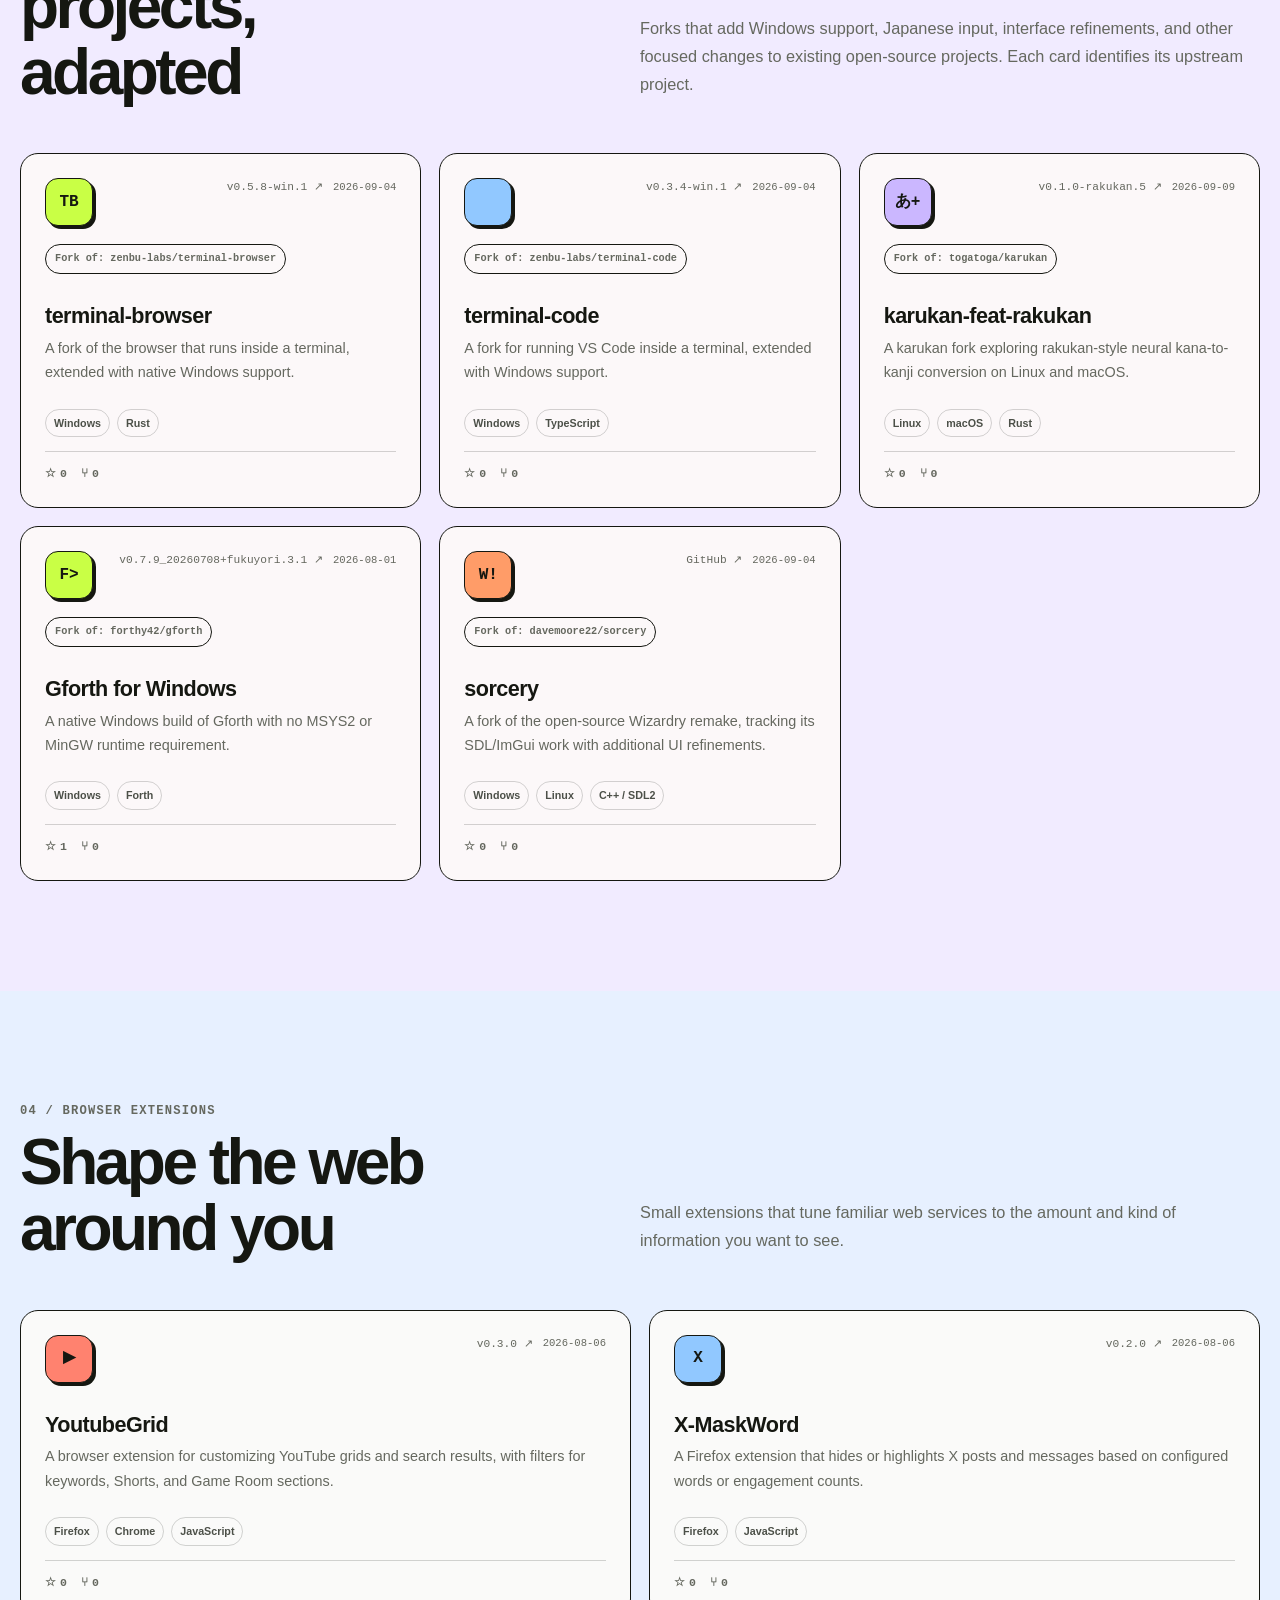
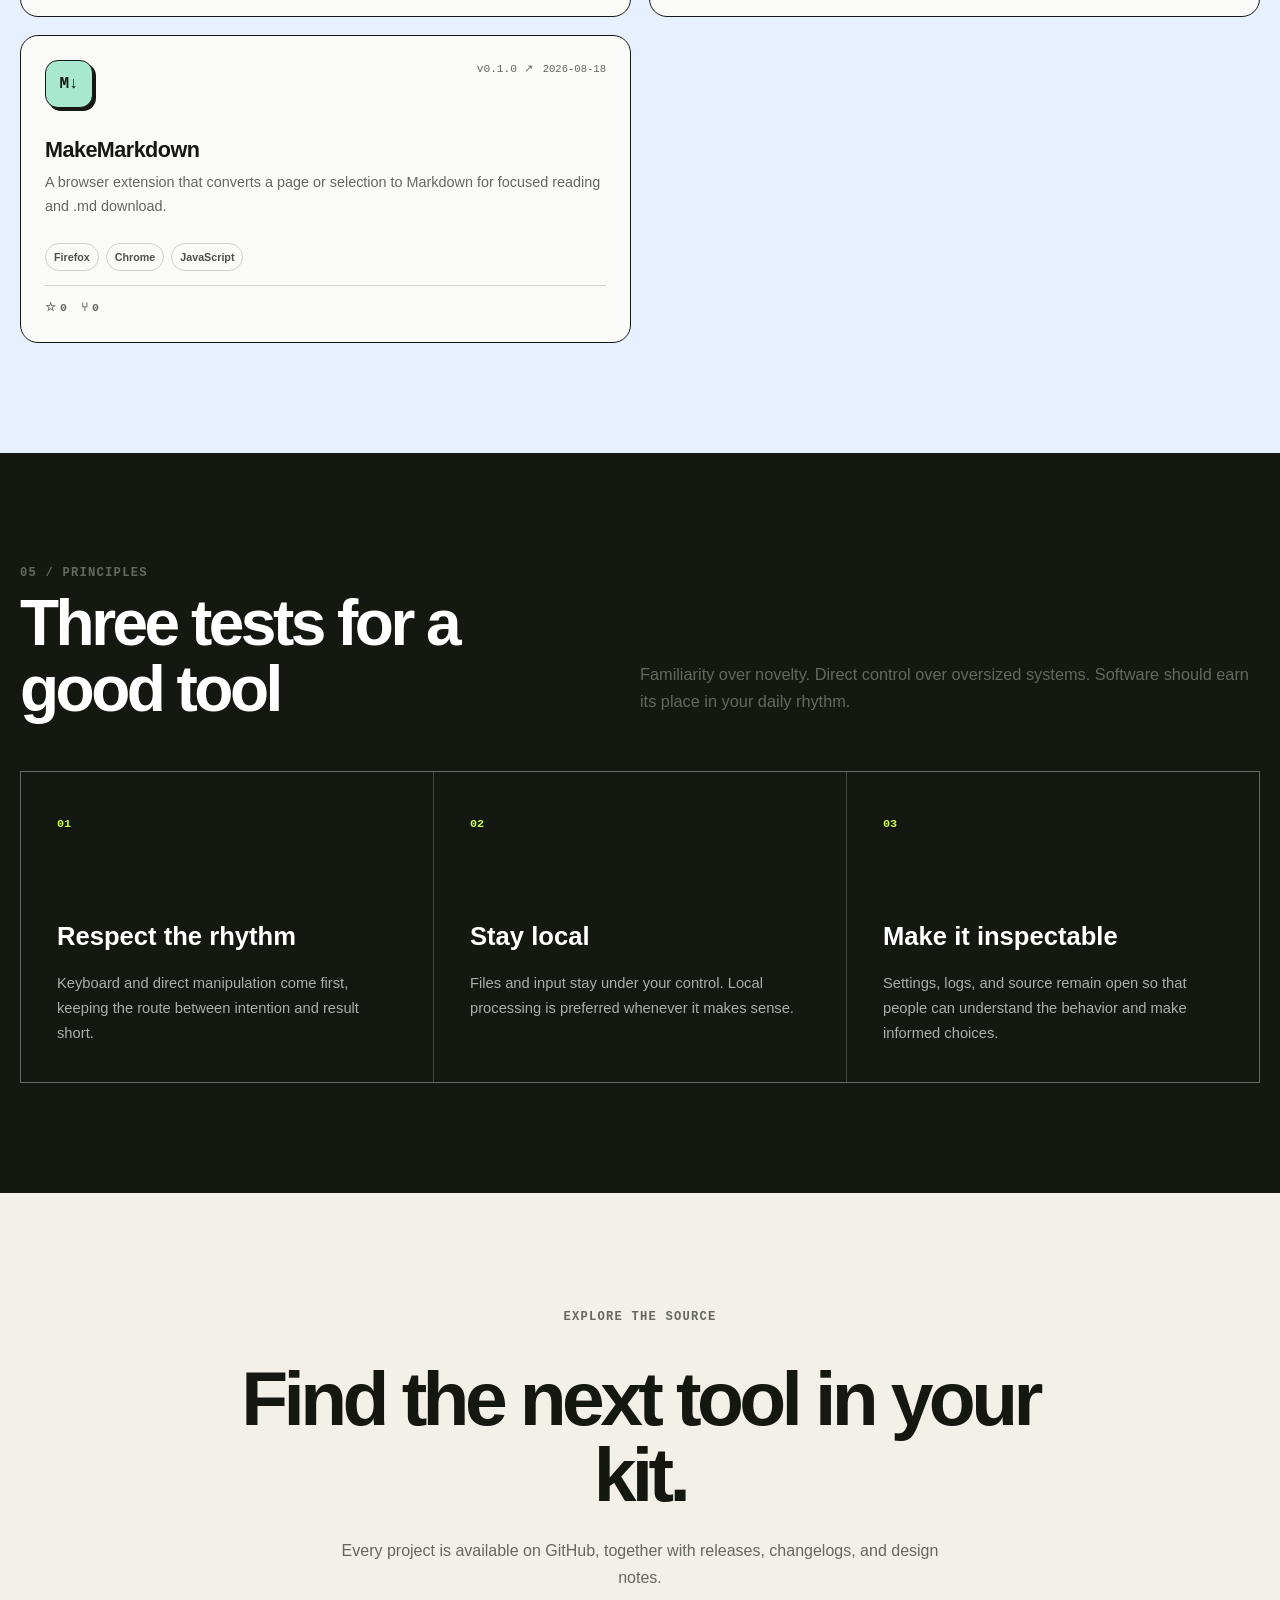
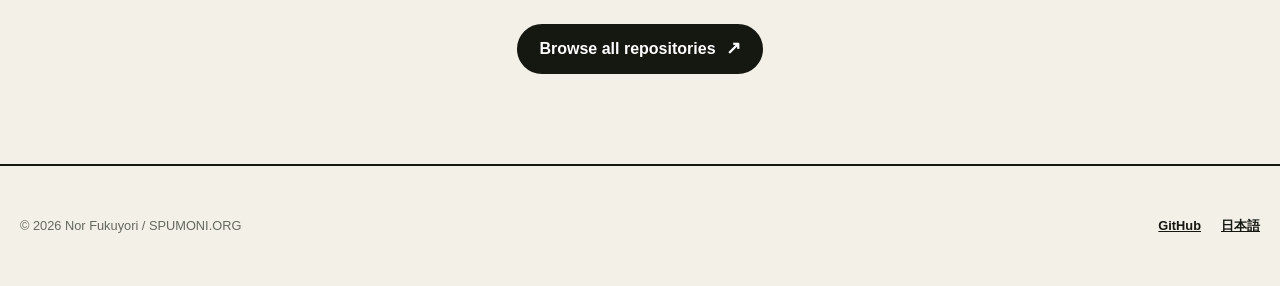
==== commit 74ed0dd5: "feat: add alt-henkan to app catalog" ====
--- a/en/index.html
+++ b/en/index.html
@@ -49,7 +49,7 @@
           <a class="button secondary" href="#apps">Find an app</a>
         </div>
         <ul class="hero-stats" aria-label="Activity overview">
-          <li><strong>102</strong><span>Repositories</span></li>
+          <li><strong>103</strong><span>Repositories</span></li>
           <li><strong>3</strong><span>Desktop OS</span></li>
           <li><strong>2014—</strong><span>Building</span></li>
         </ul>
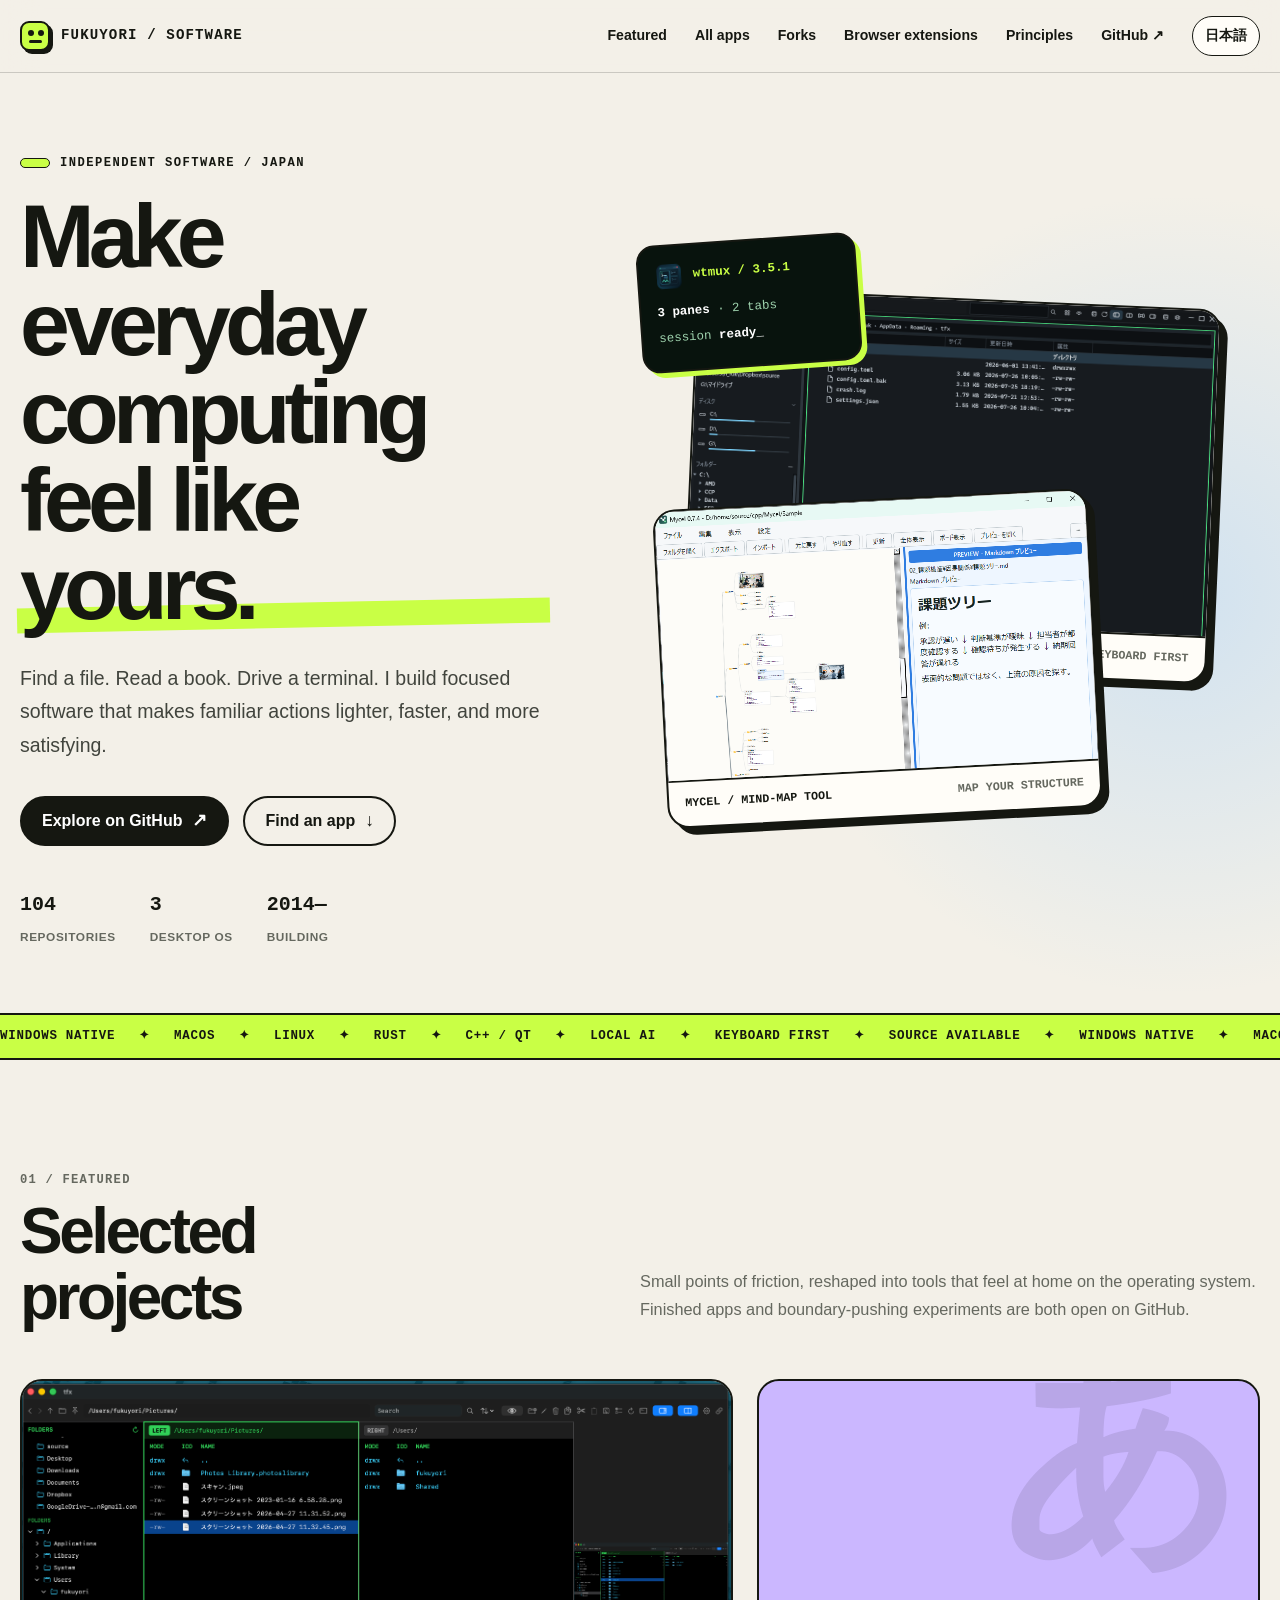
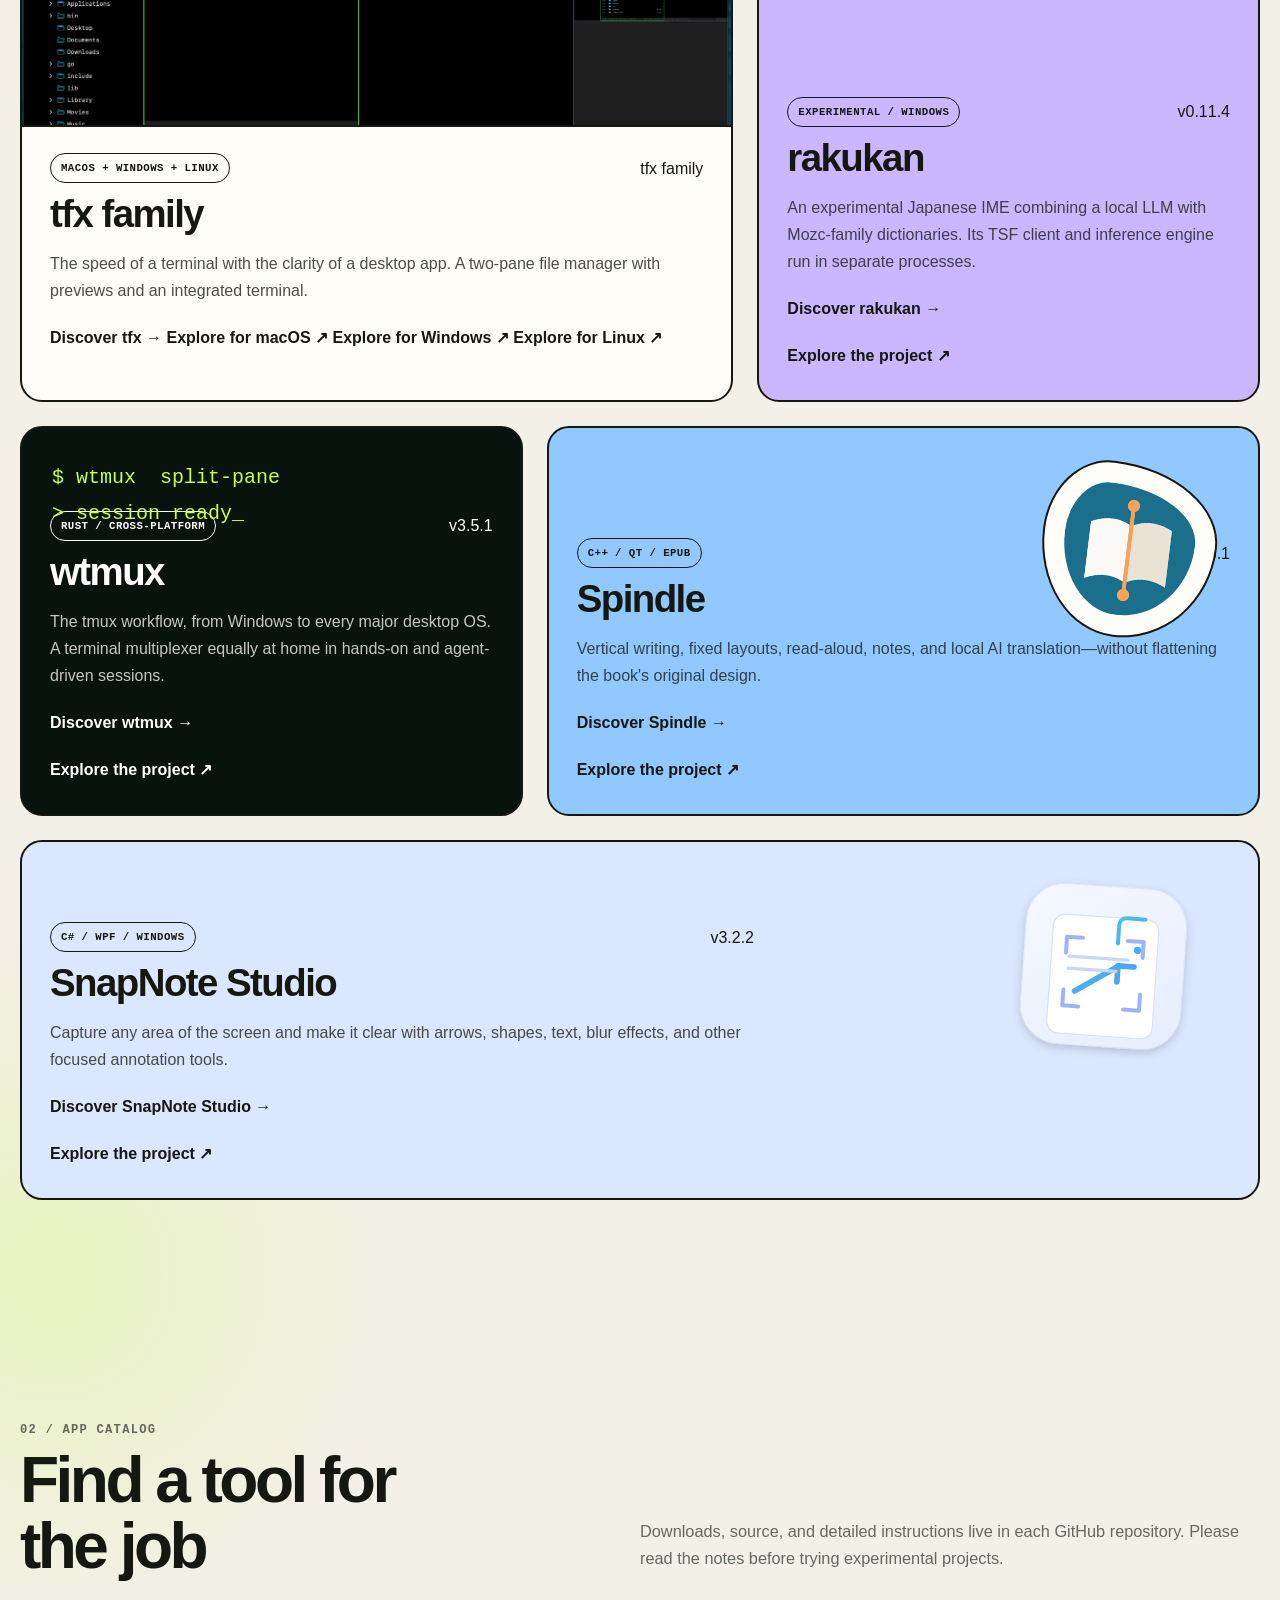
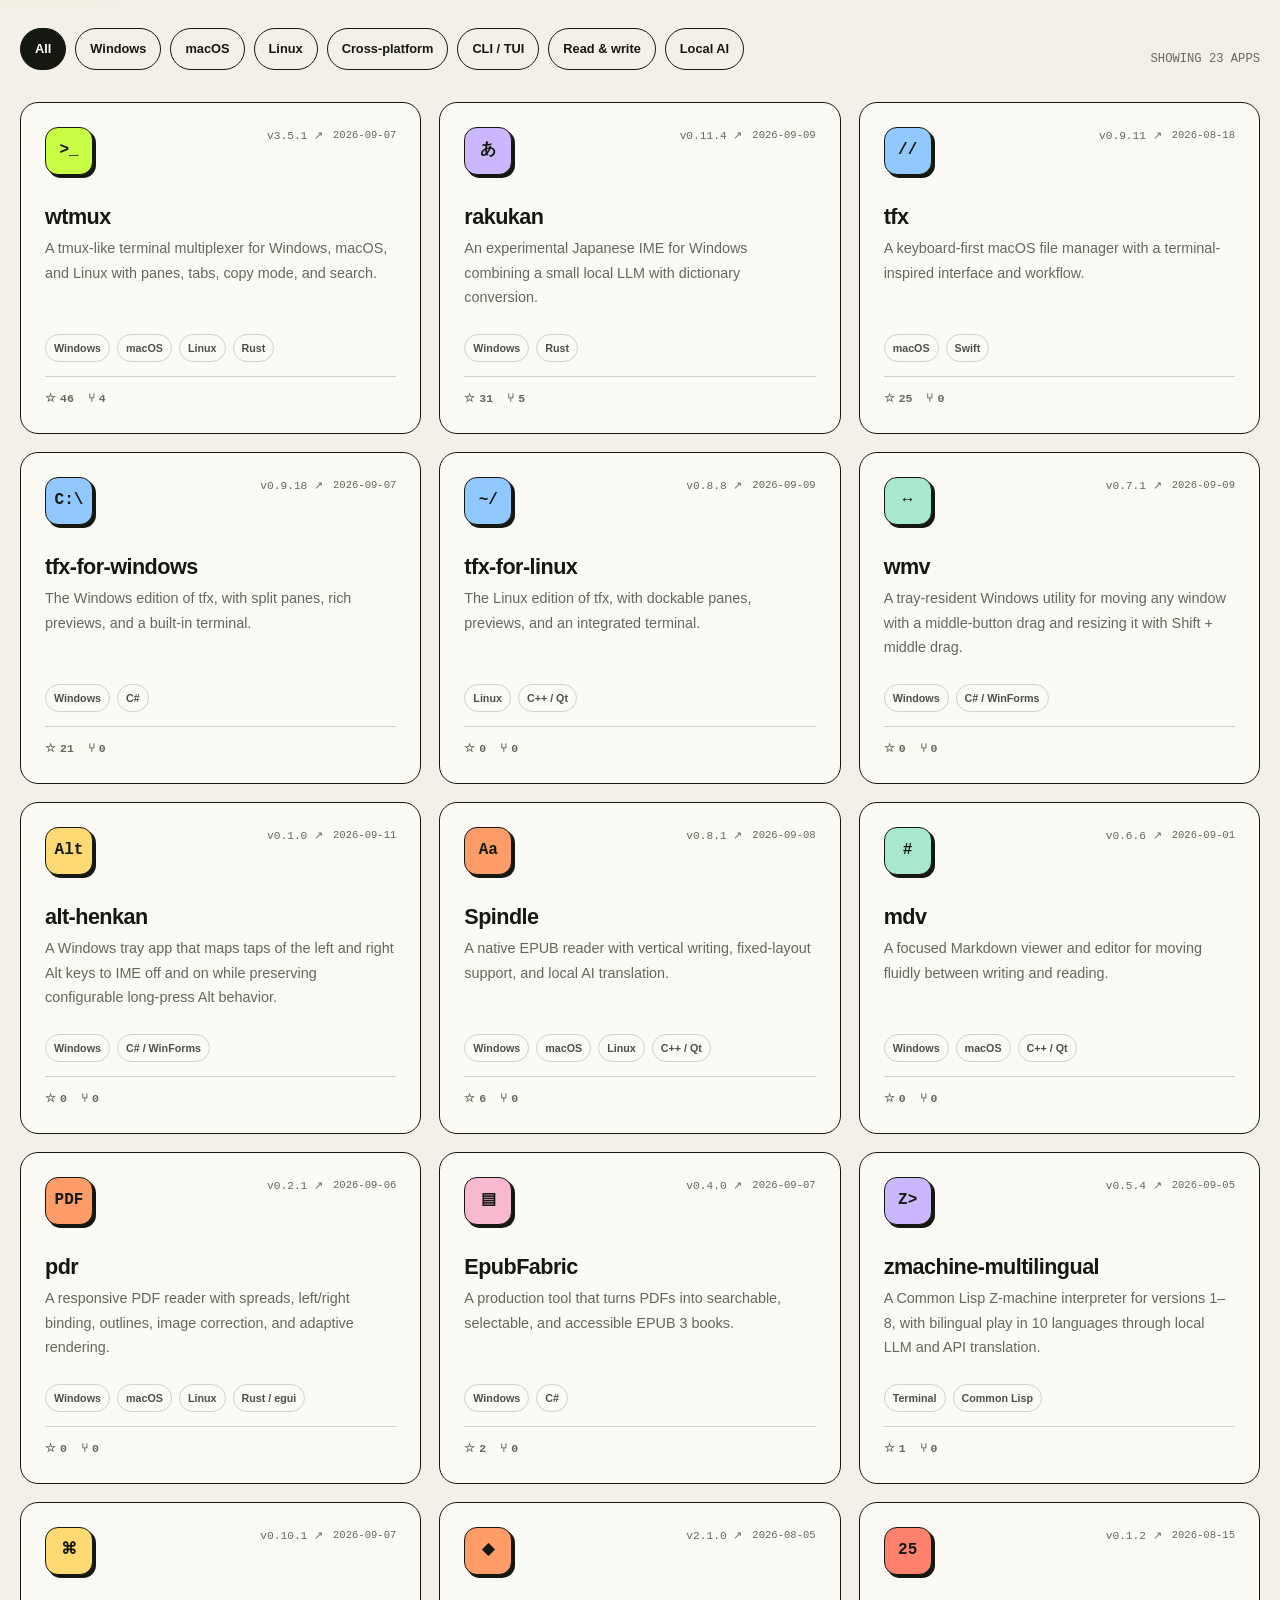
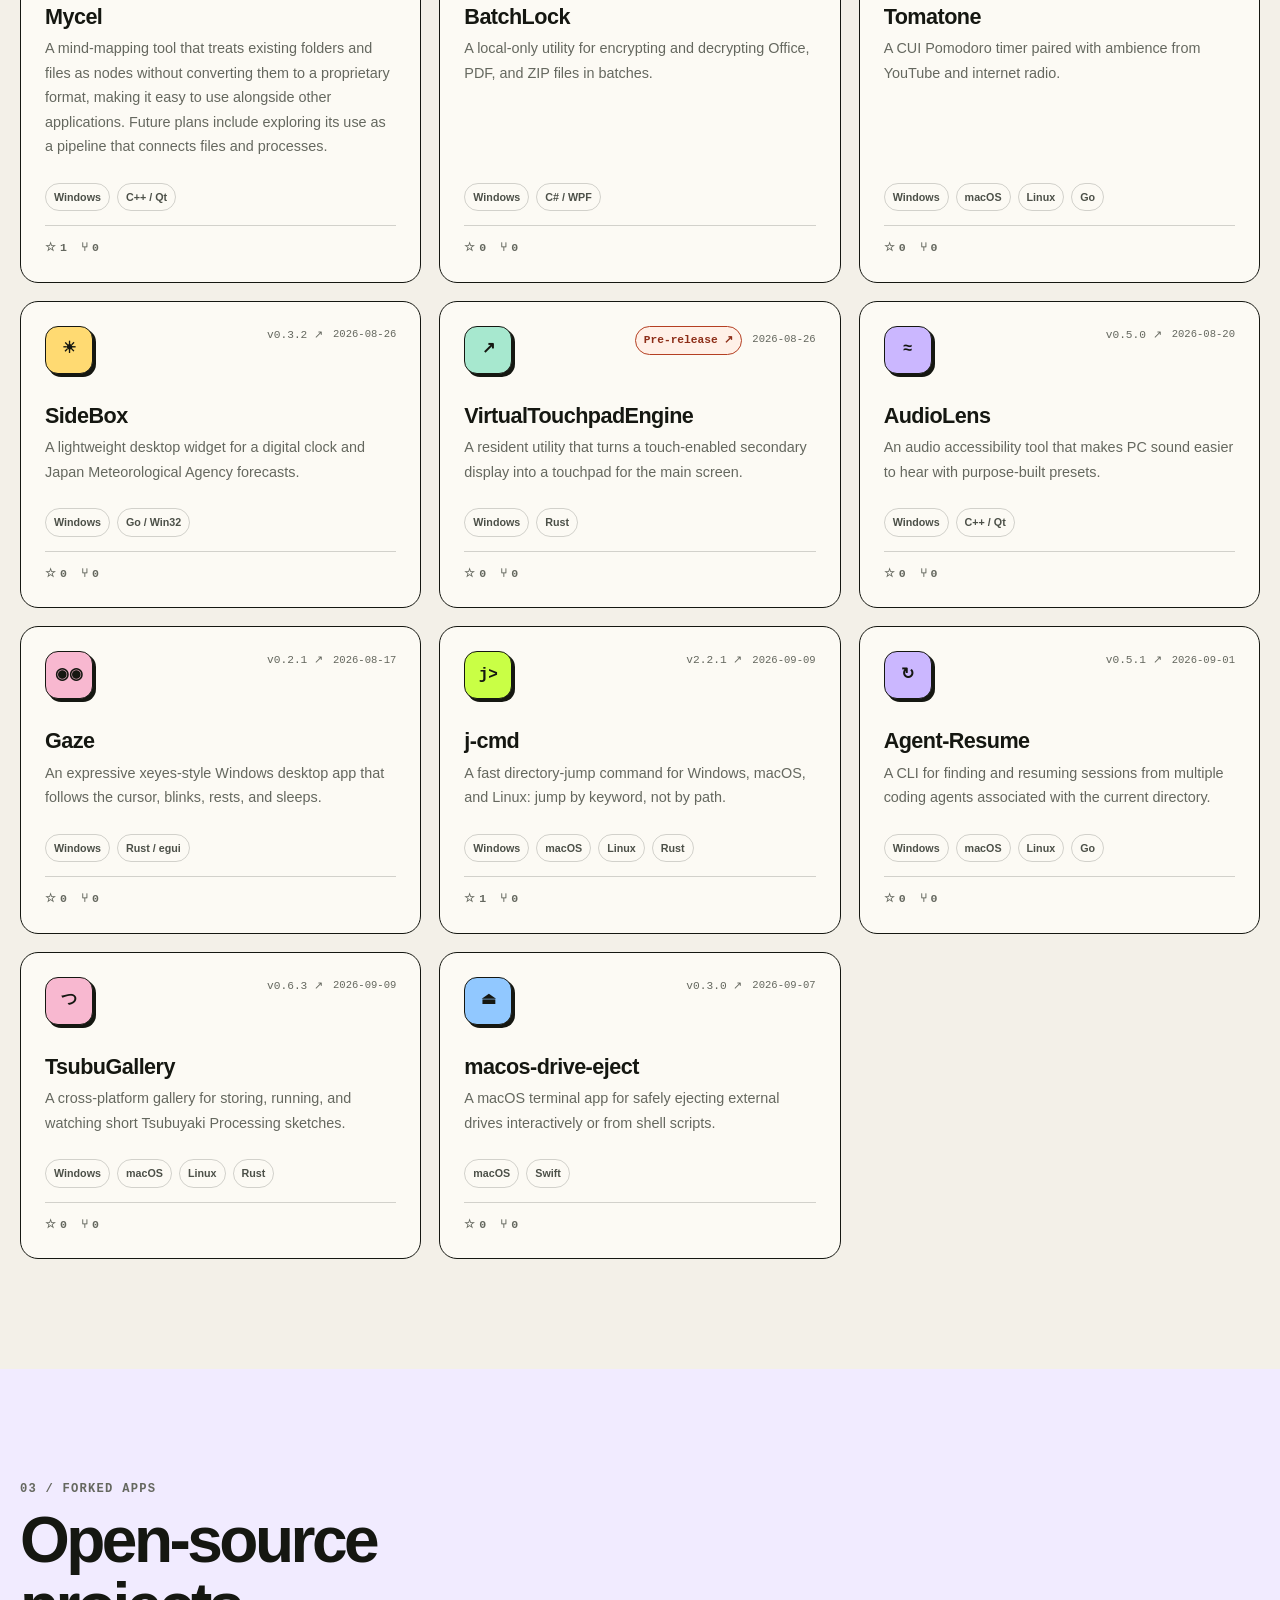
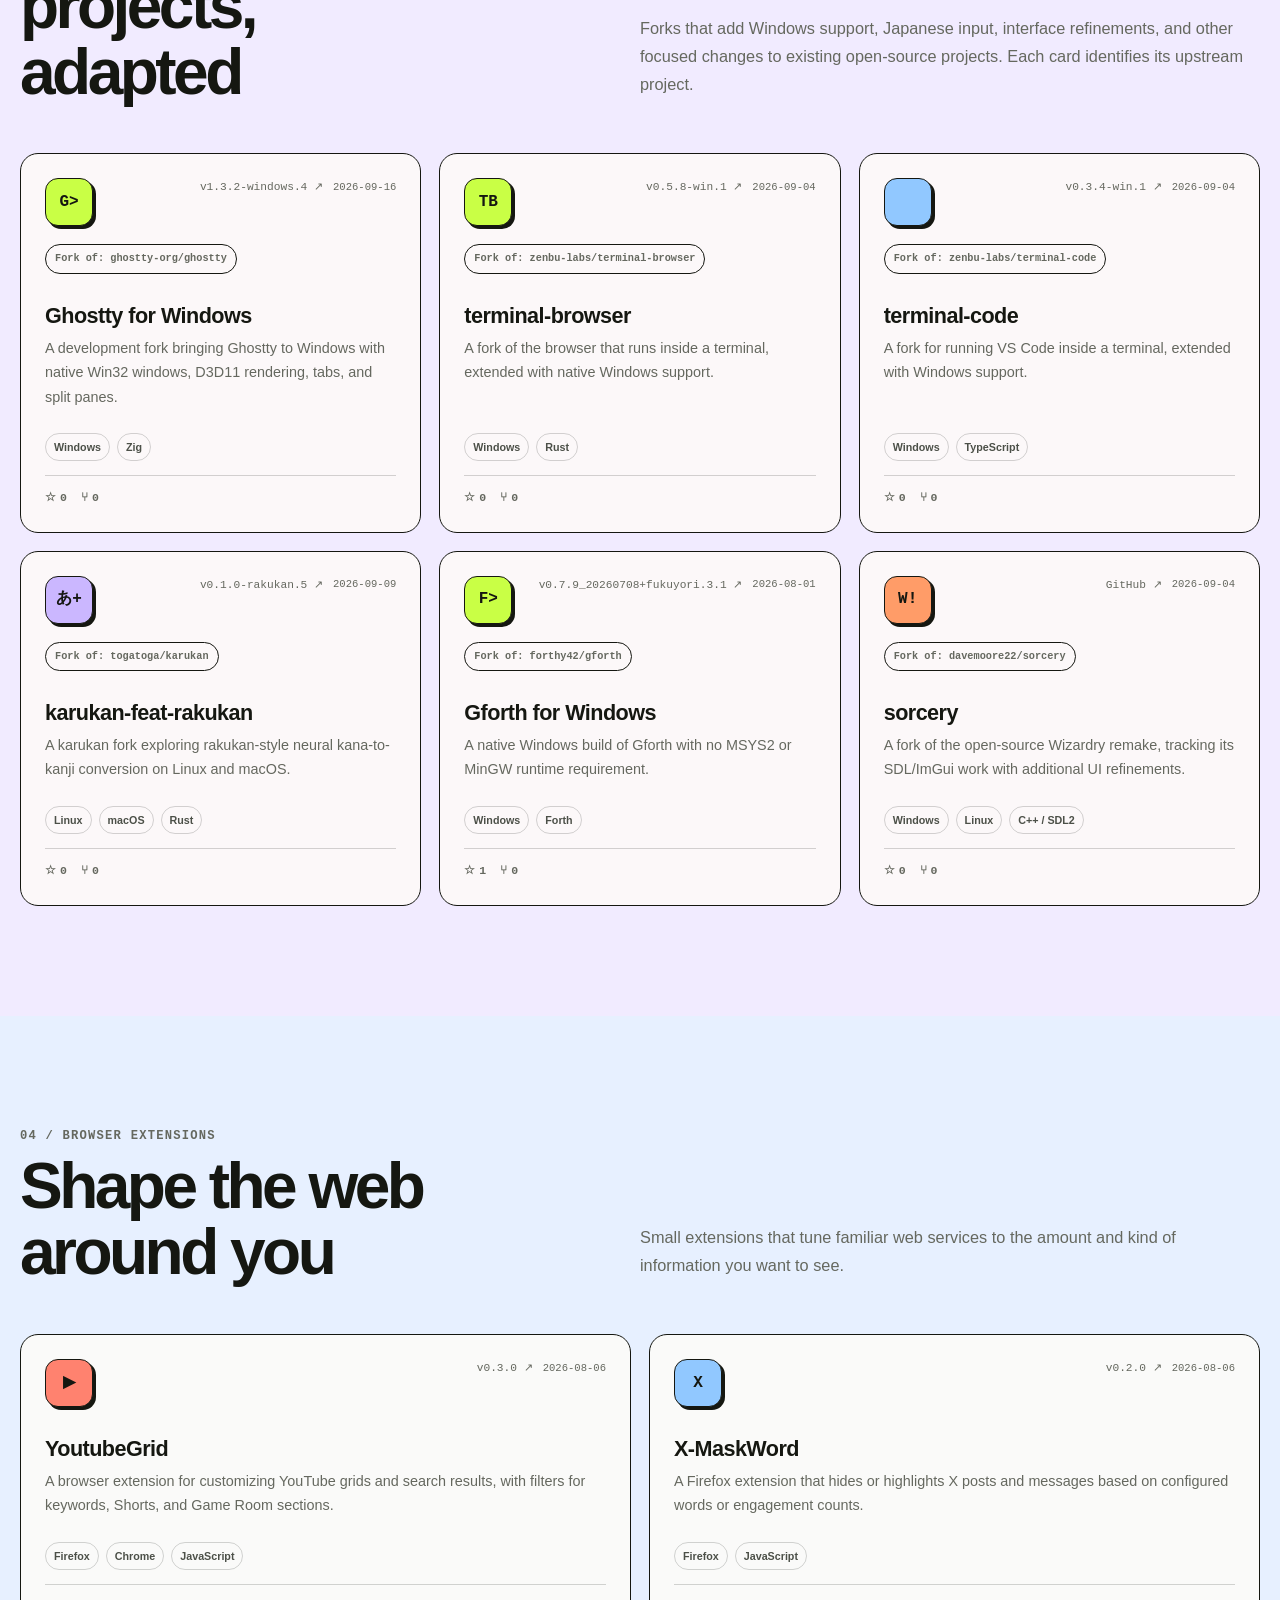
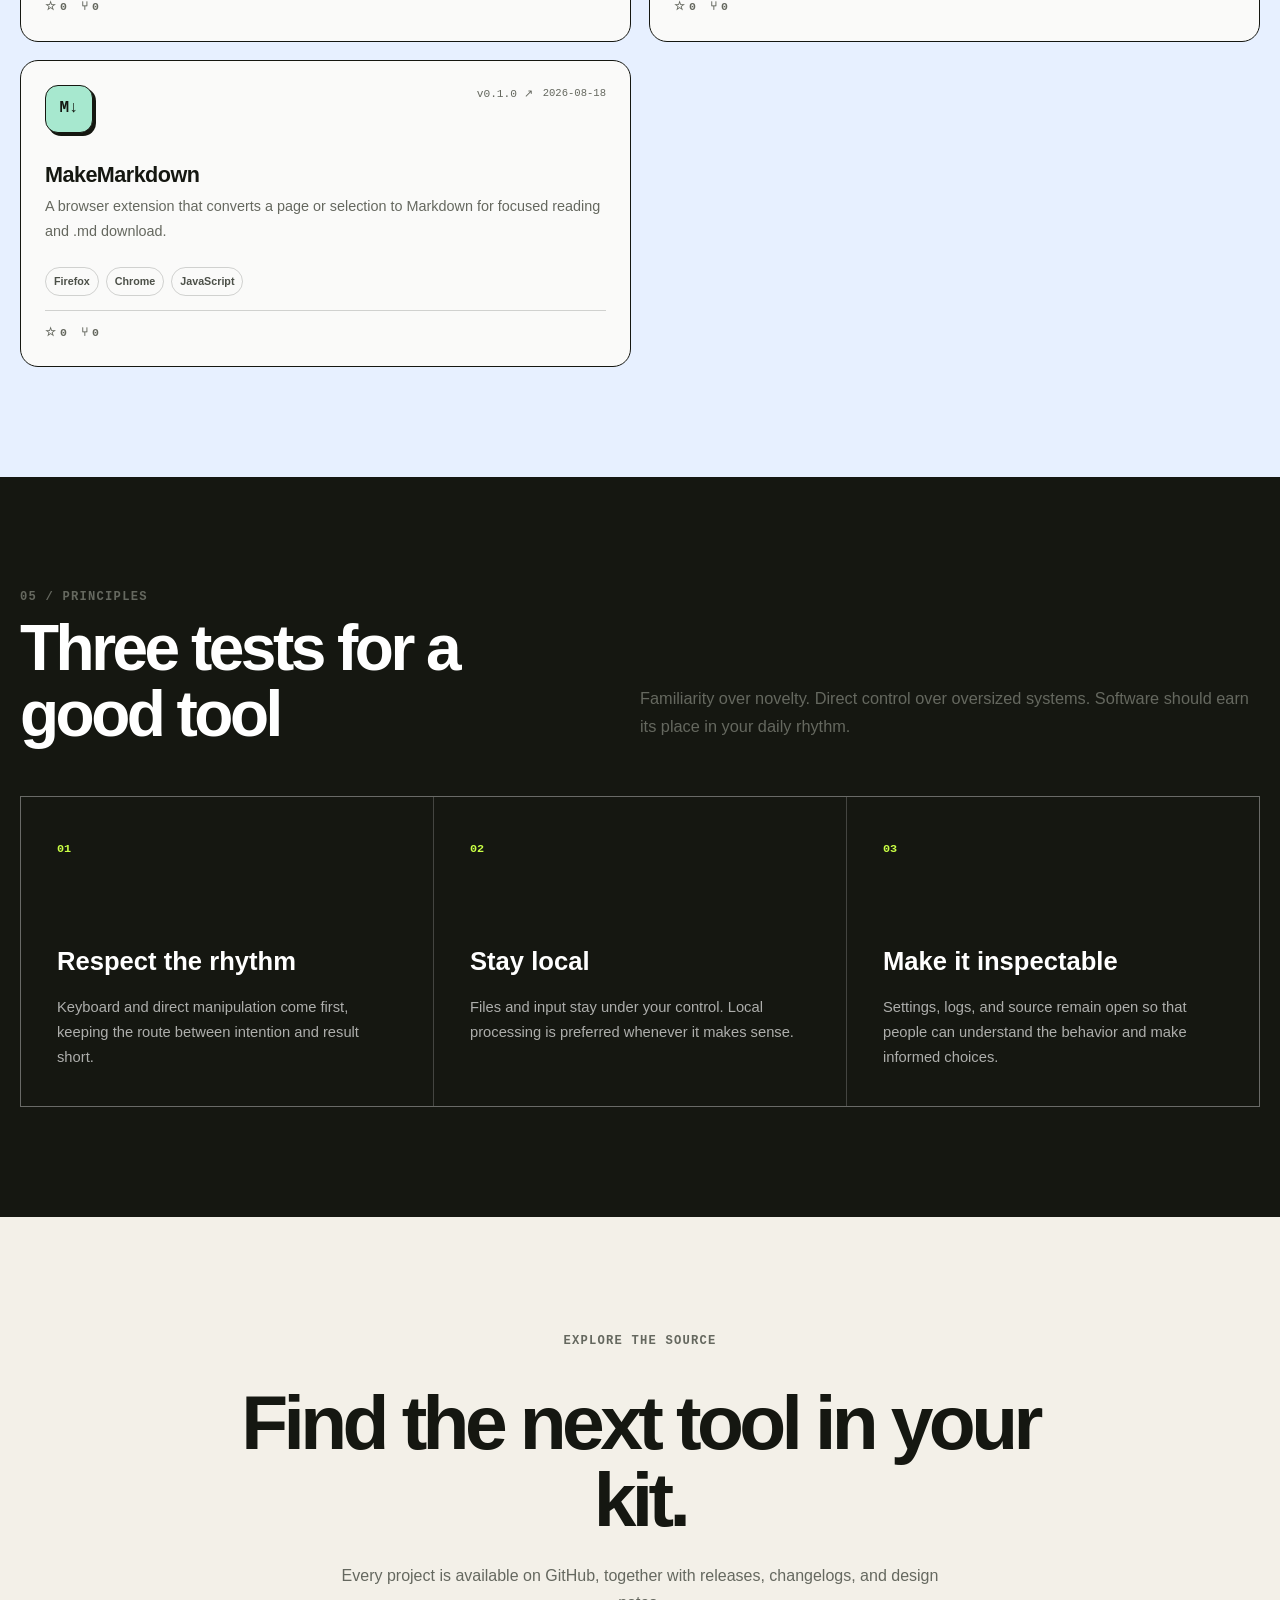
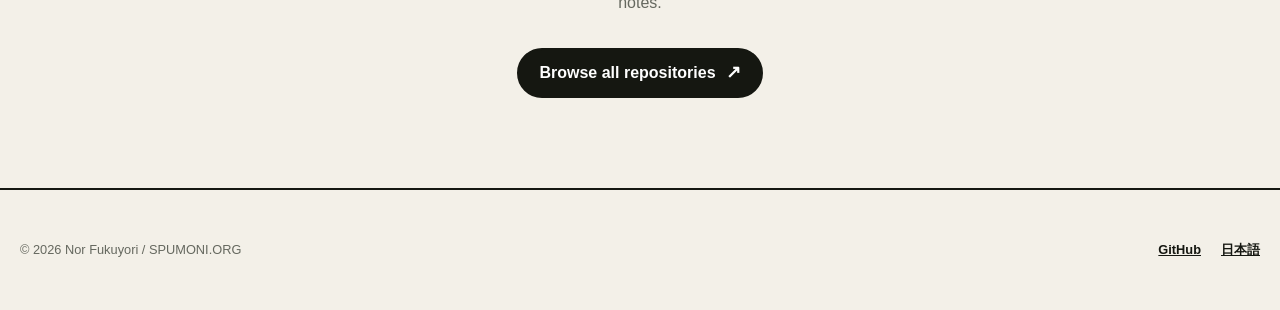
==== commit 1dca80fe: "feat: add Ghostty Windows fork to catalog" ====
--- a/en/index.html
+++ b/en/index.html
@@ -49,7 +49,7 @@
           <a class="button secondary" href="#apps">Find an app</a>
         </div>
         <ul class="hero-stats" aria-label="Activity overview">
-          <li><strong>103</strong><span>Repositories</span></li>
+          <li><strong>104</strong><span>Repositories</span></li>
           <li><strong>3</strong><span>Desktop OS</span></li>
           <li><strong>2014—</strong><span>Building</span></li>
         </ul>
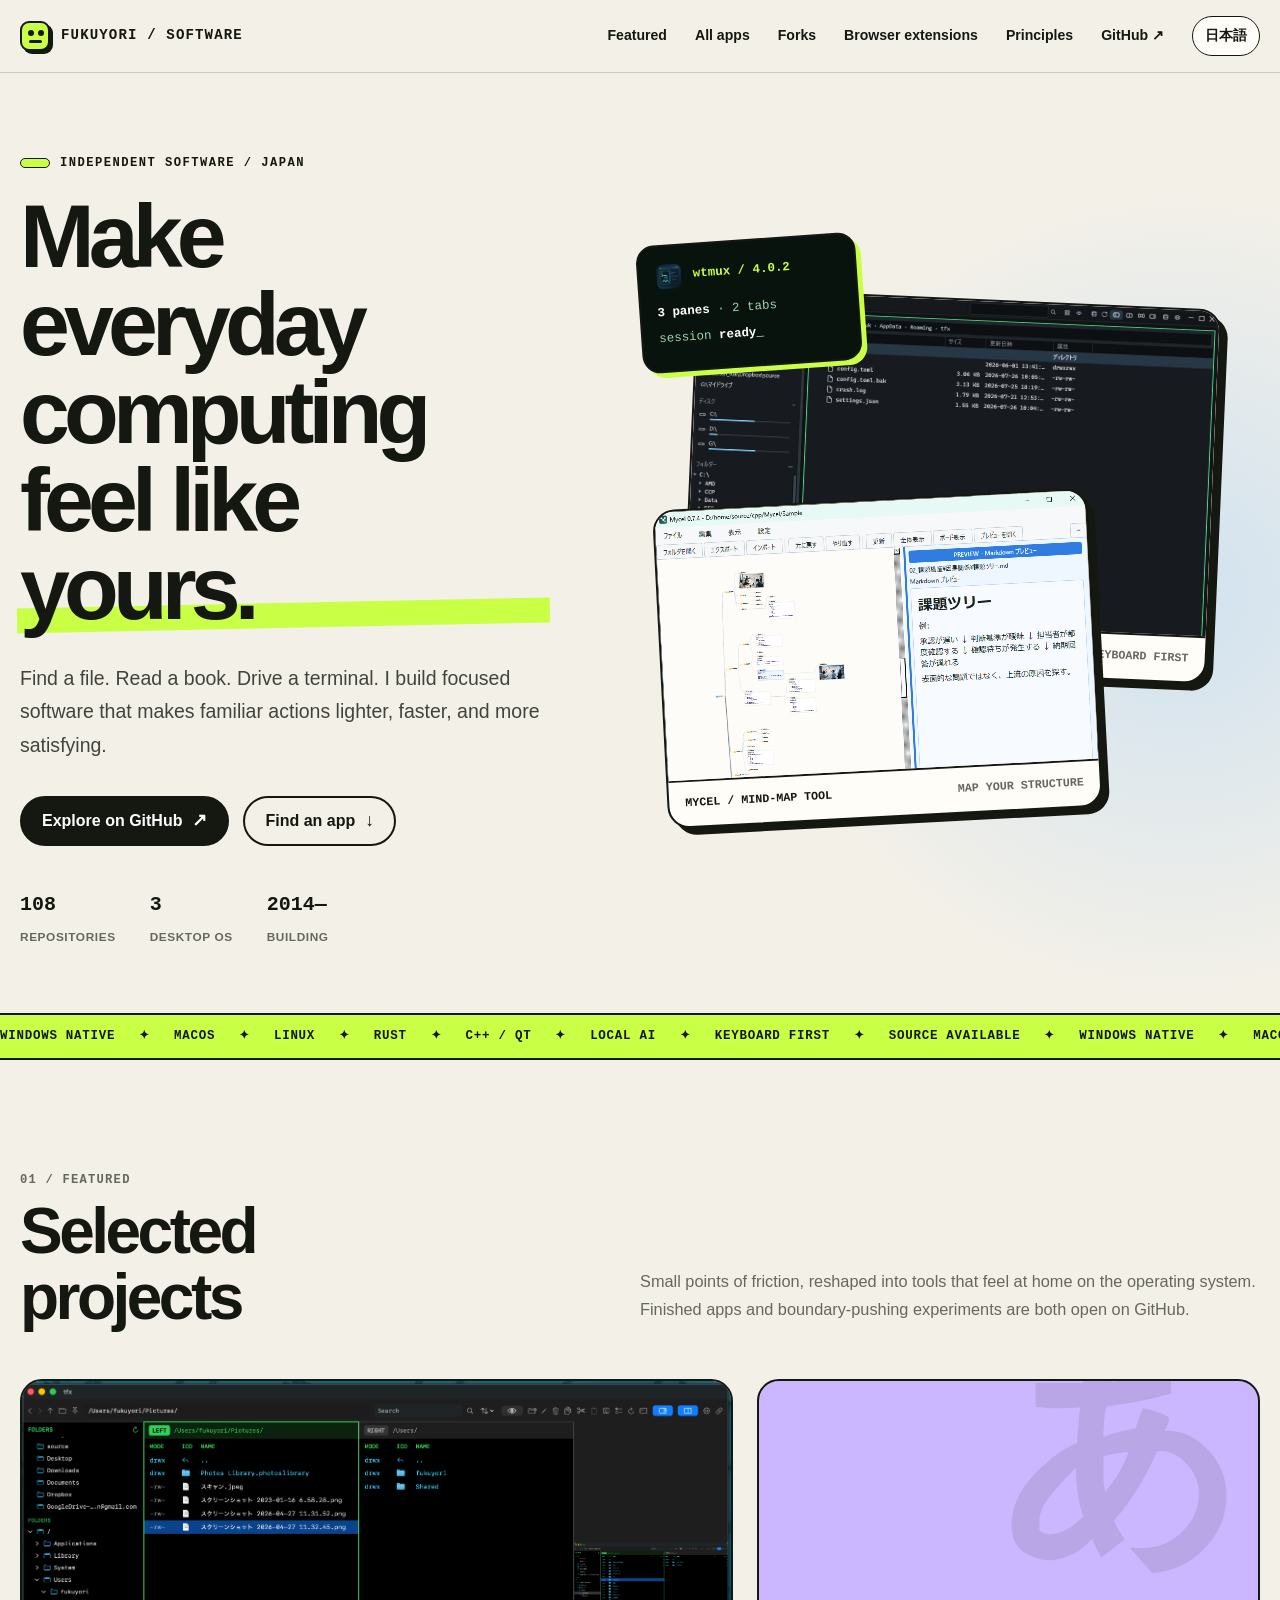
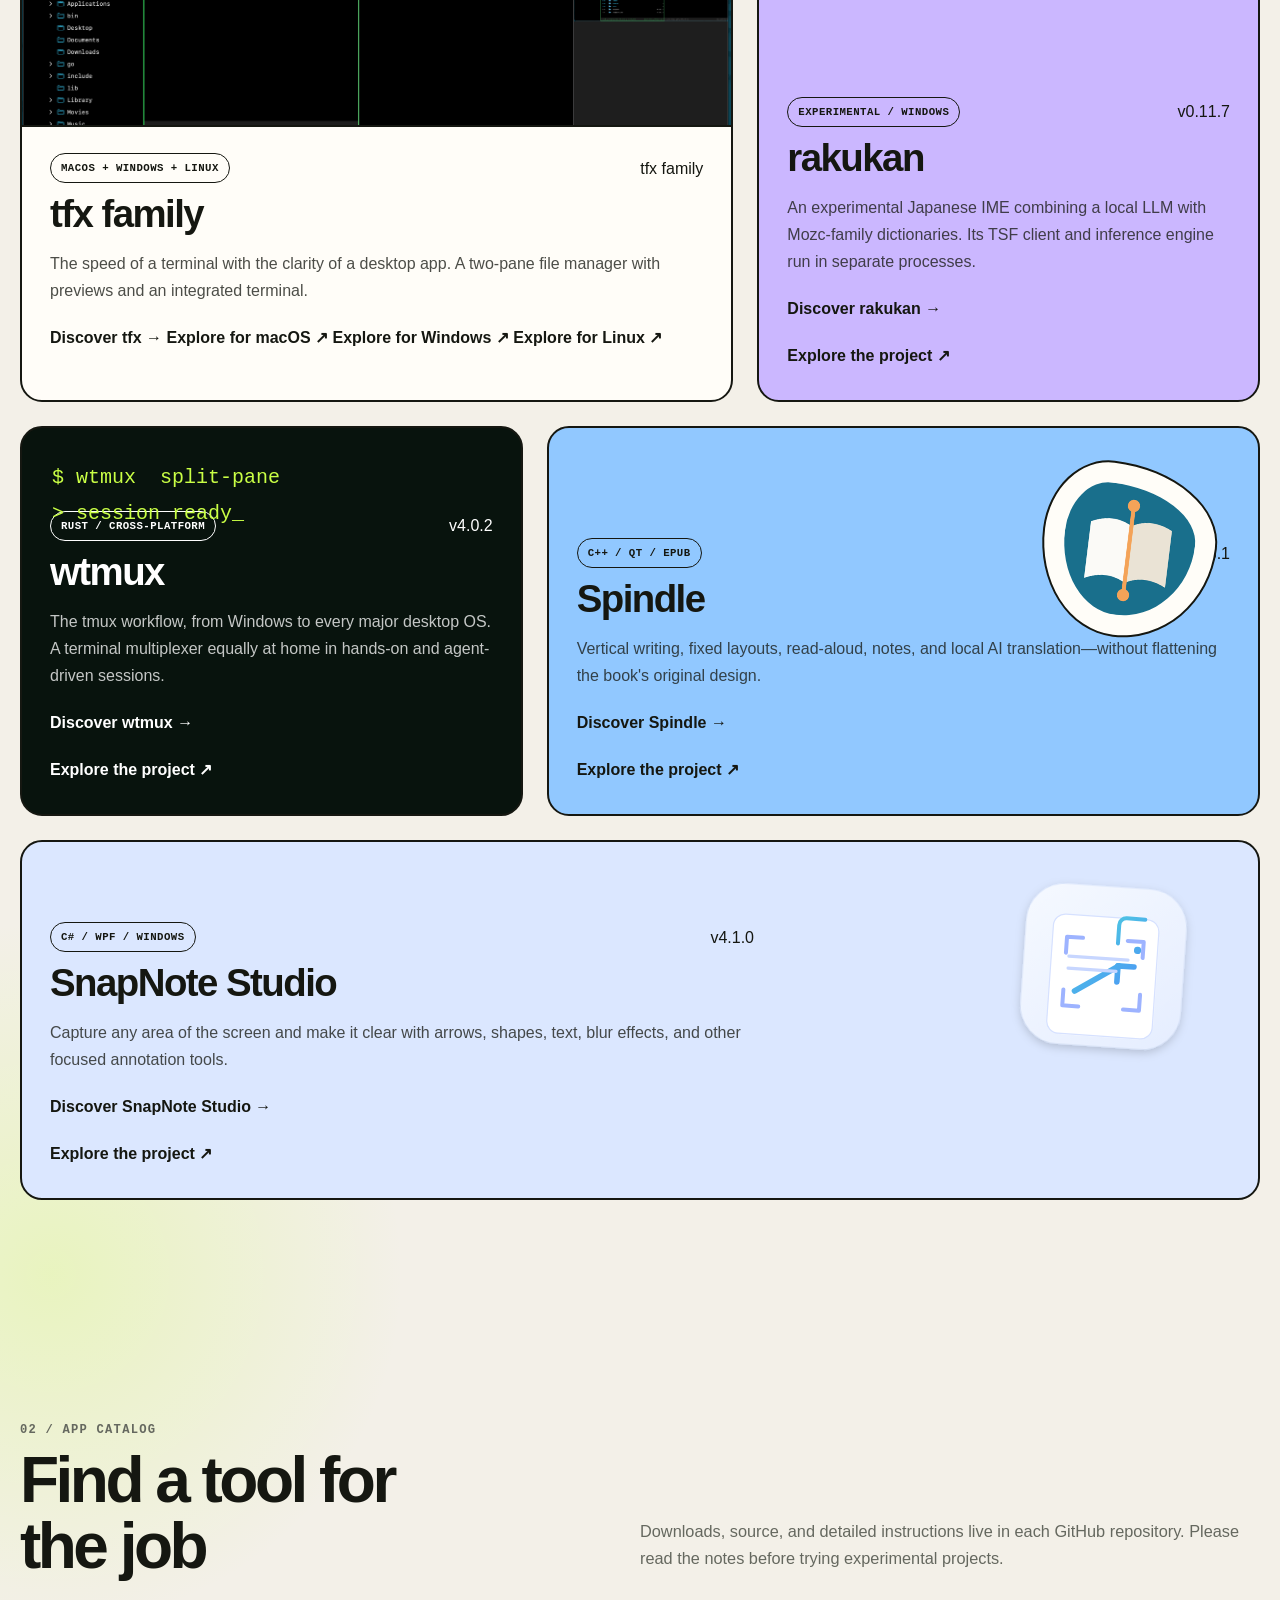
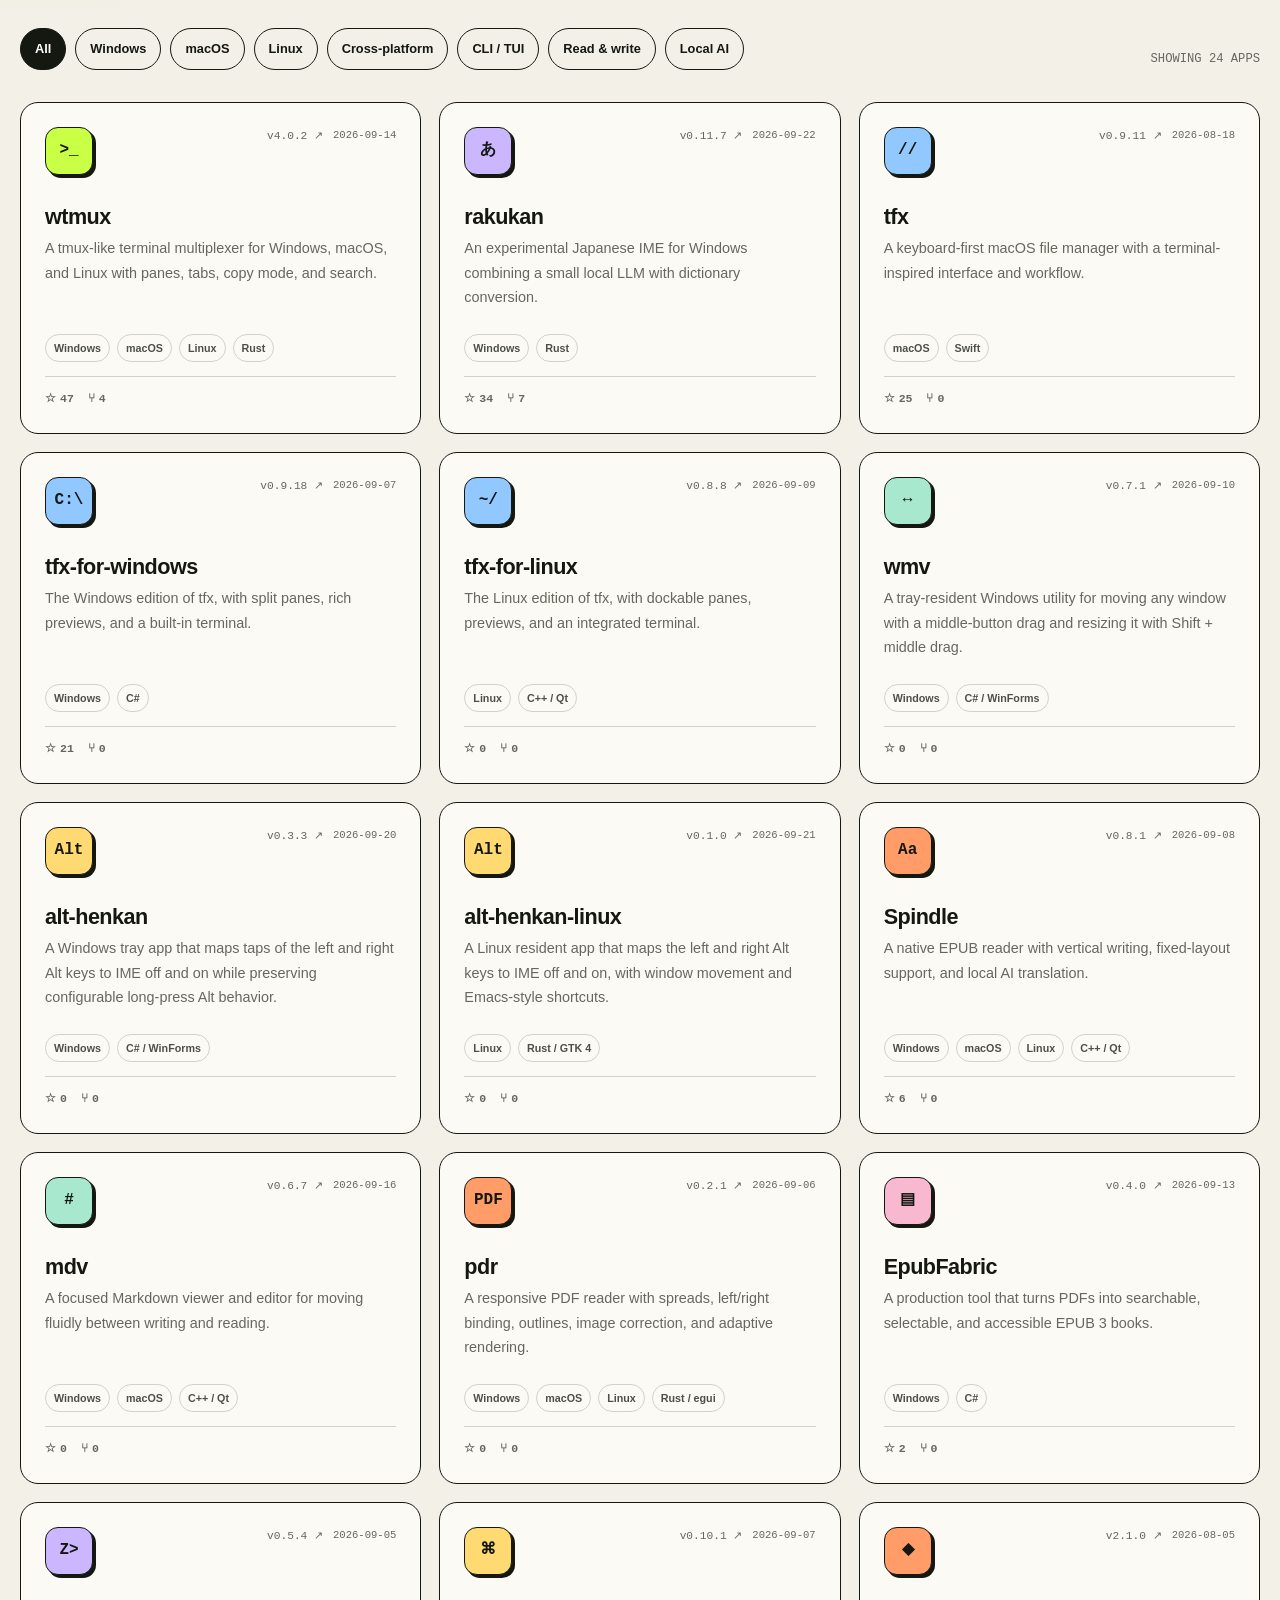
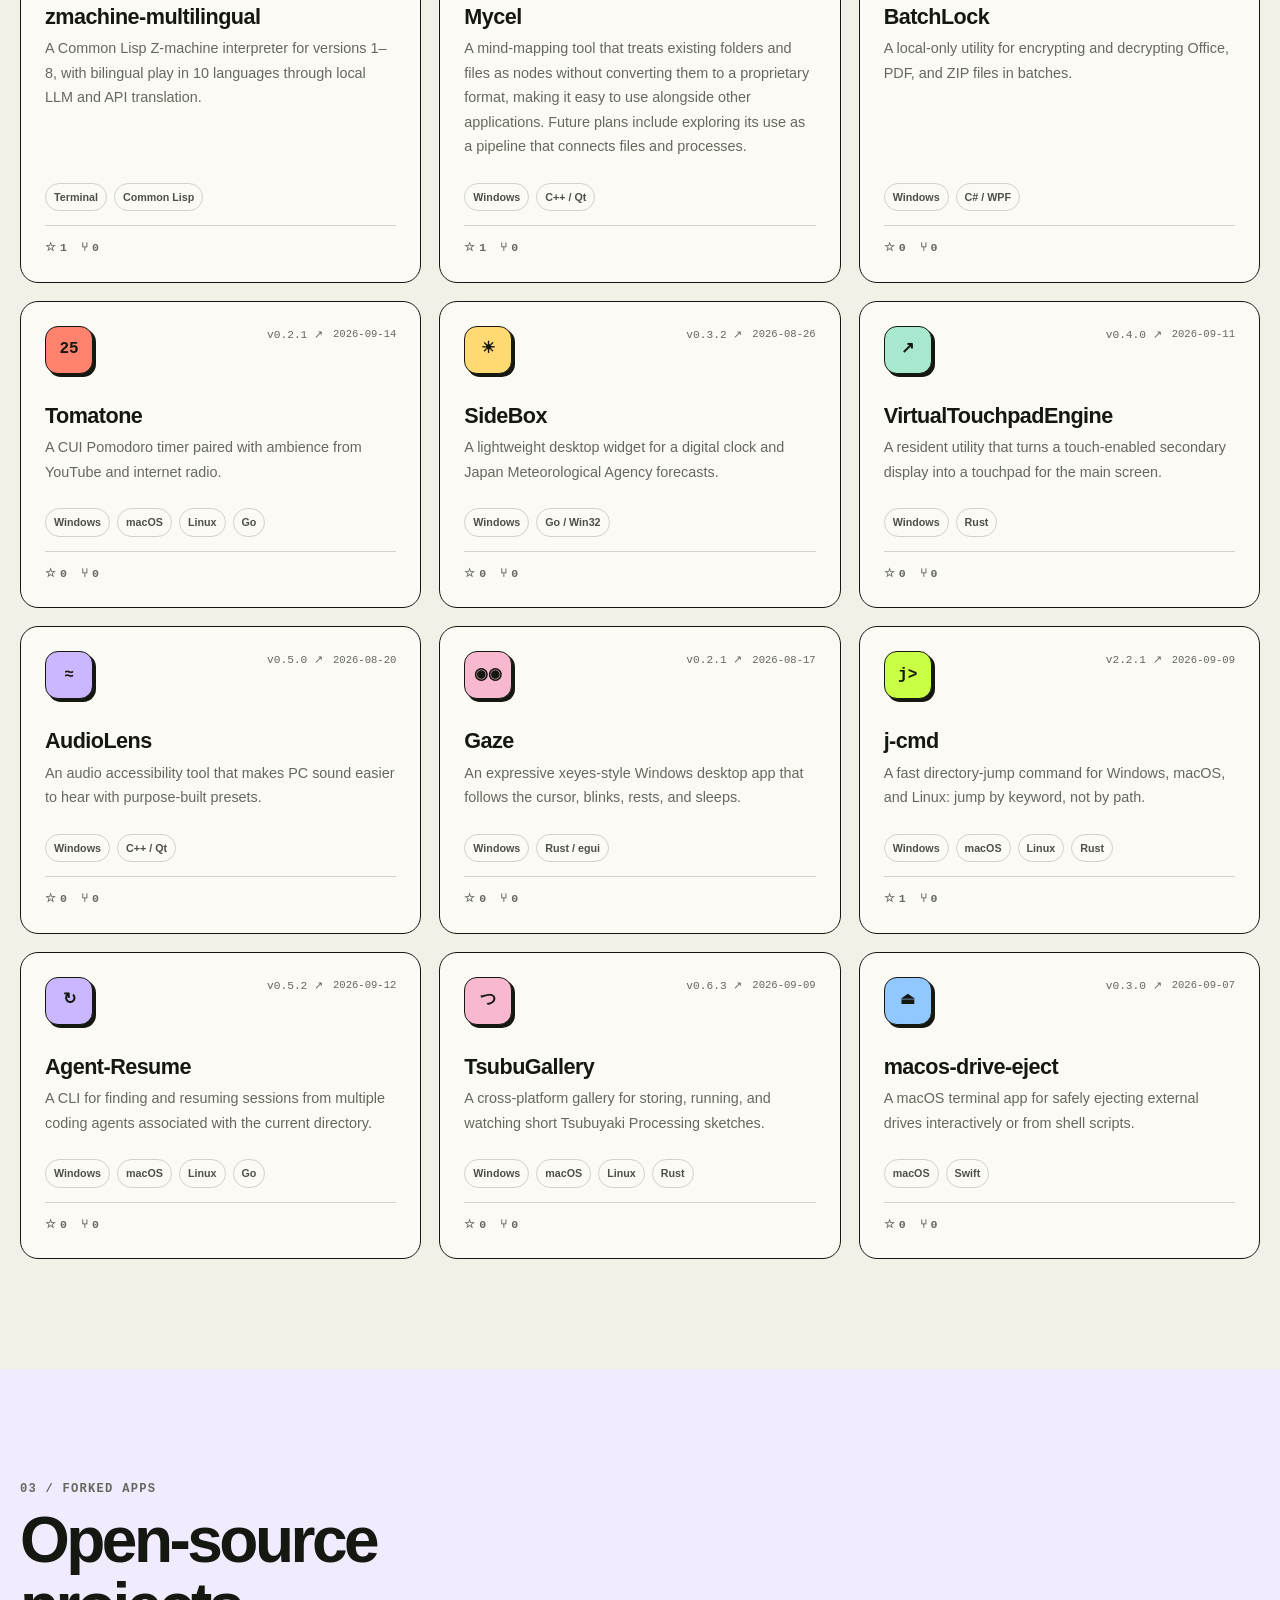
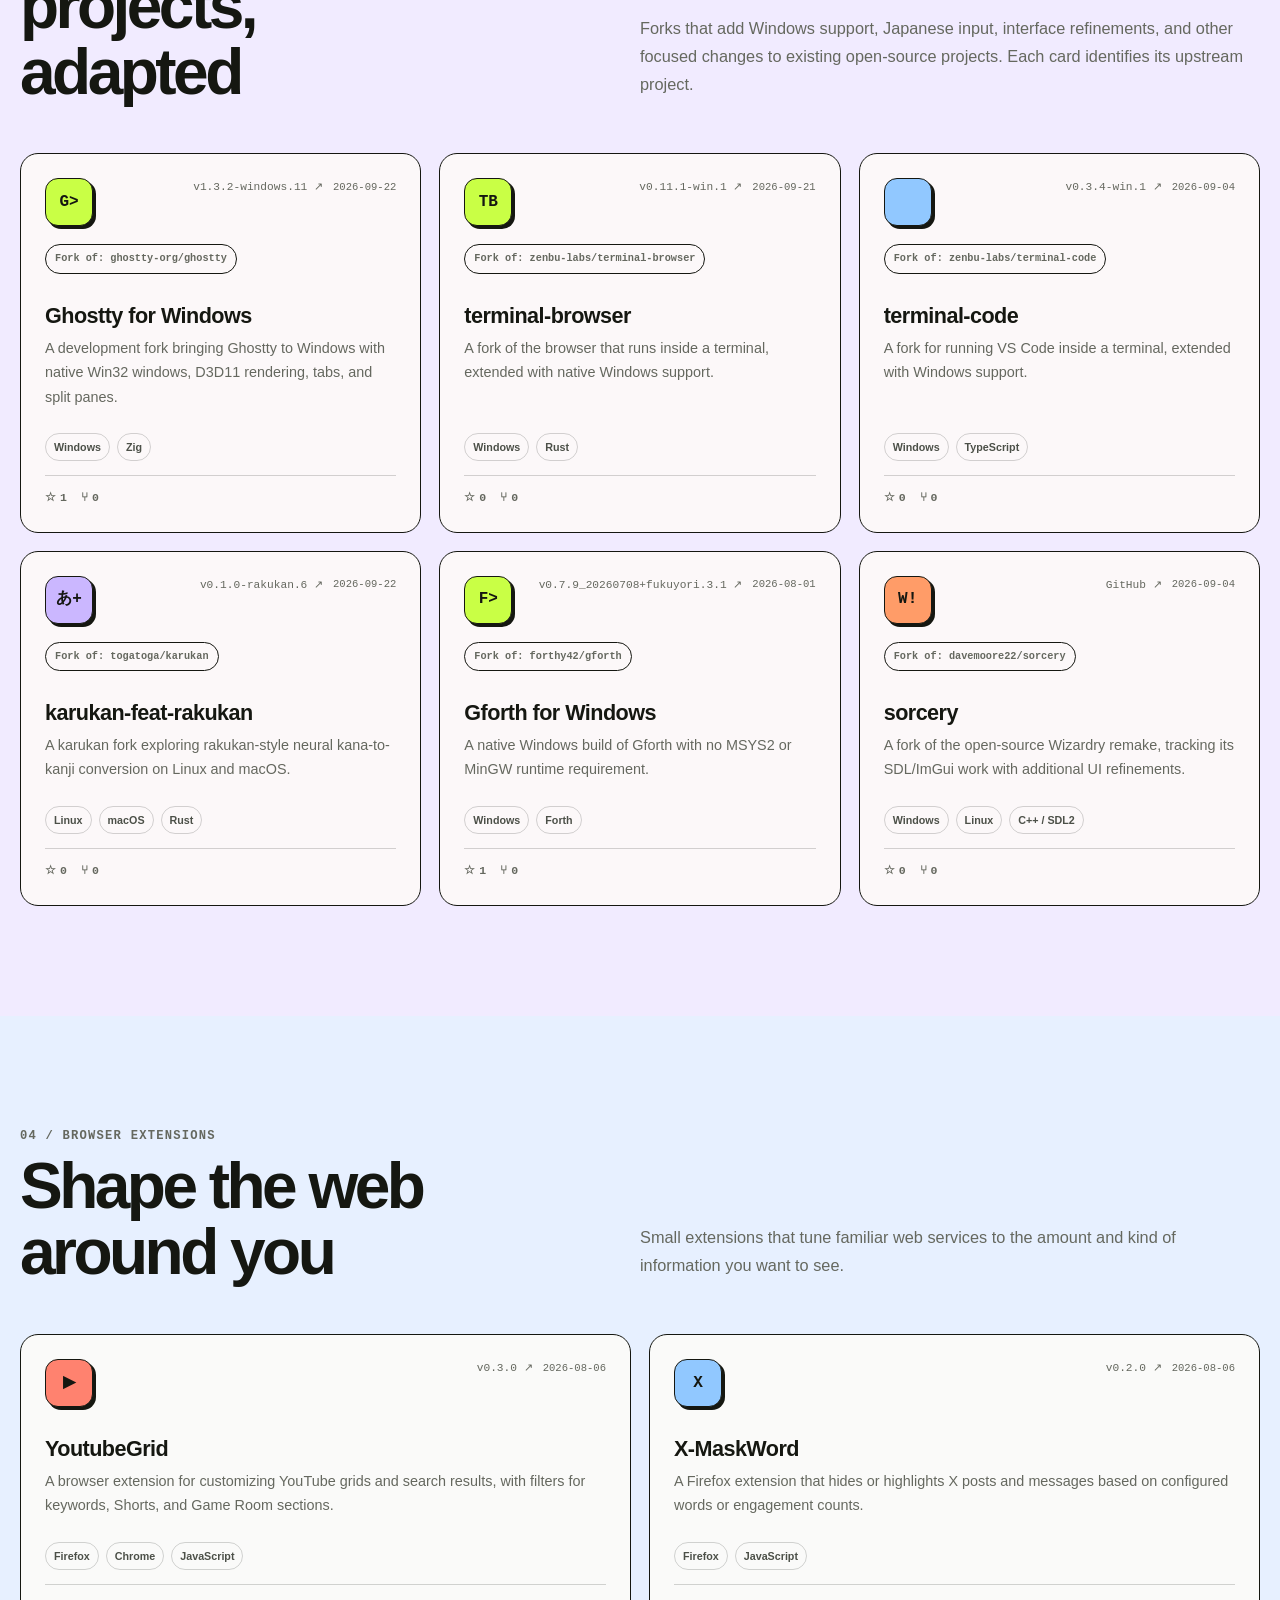
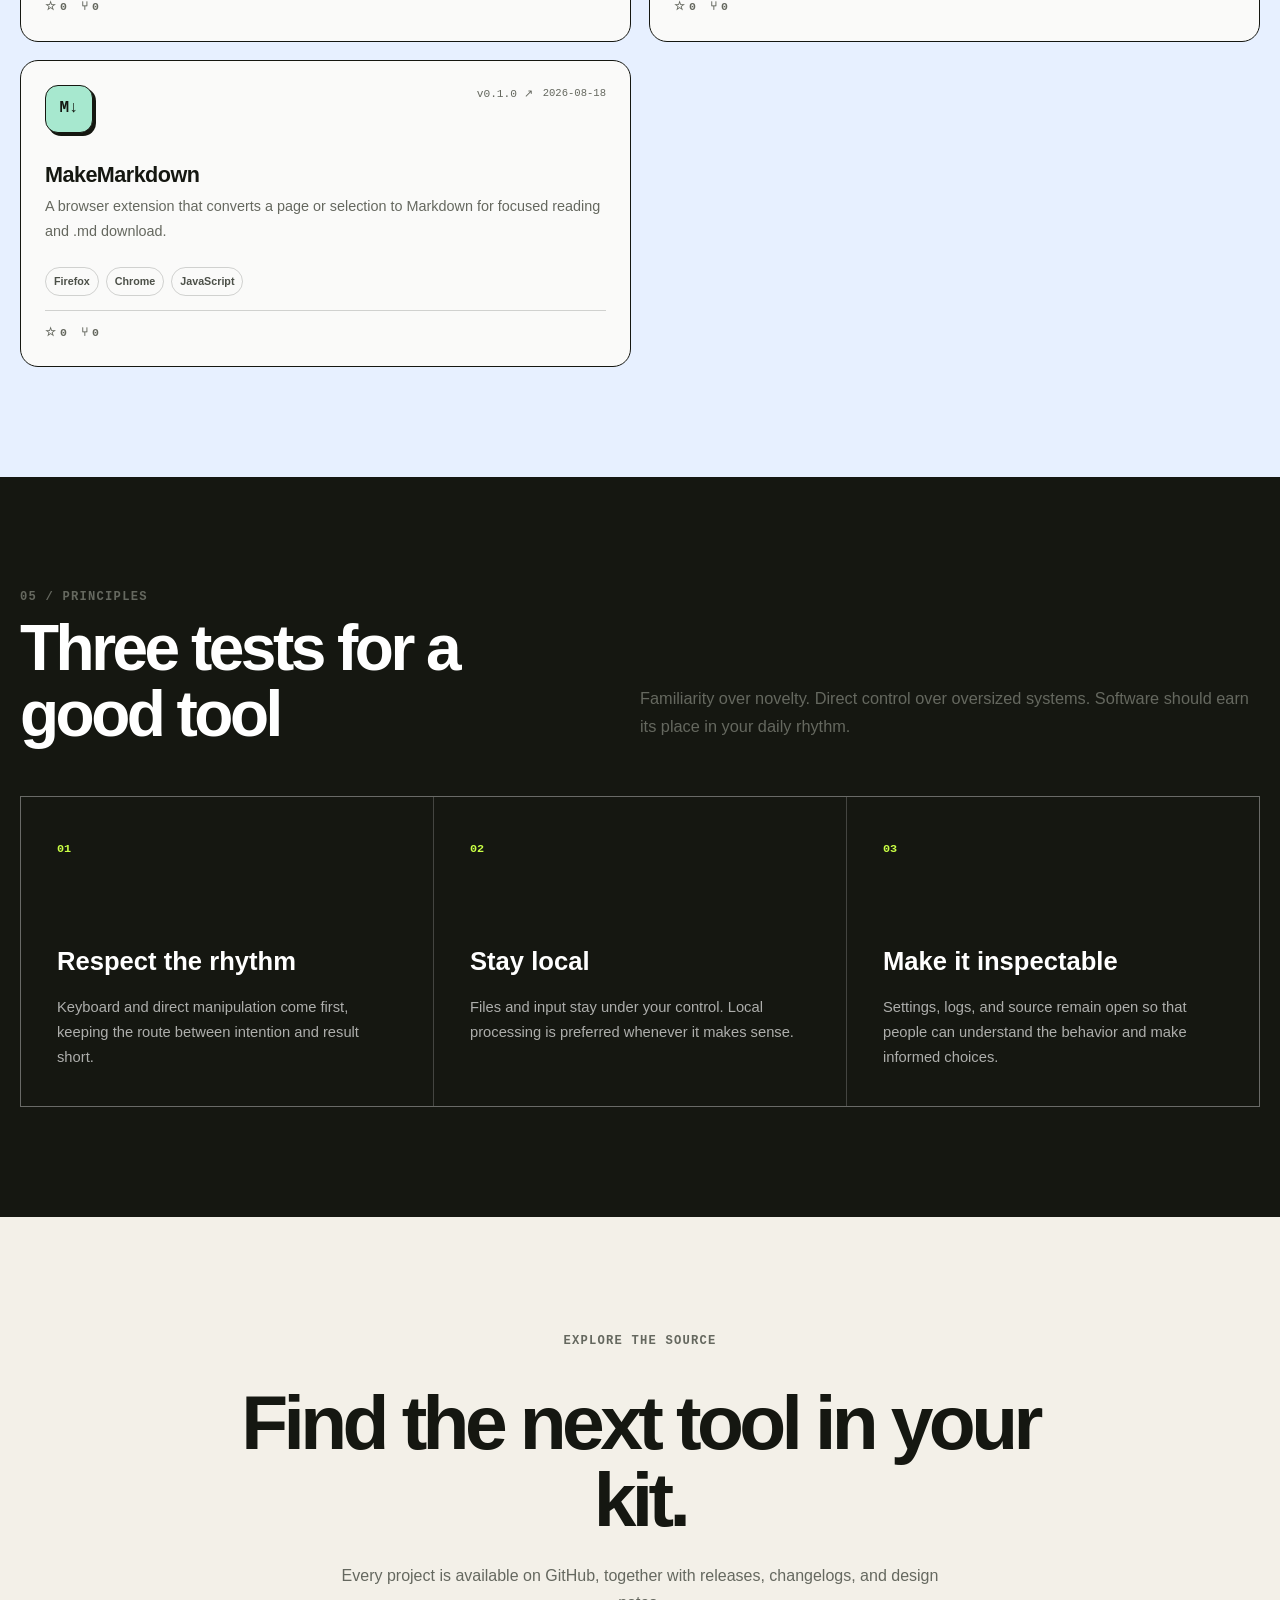
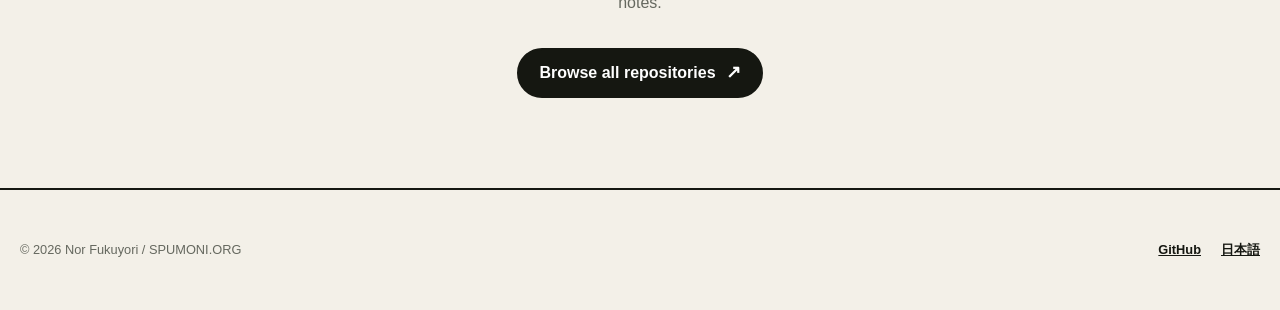
==== commit 17300b23: "feat: add Alt Henkan for Linux and refresh catalog" ====
--- a/en/index.html
+++ b/en/index.html
@@ -49,7 +49,7 @@
           <a class="button secondary" href="#apps">Find an app</a>
         </div>
         <ul class="hero-stats" aria-label="Activity overview">
-          <li><strong>104</strong><span>Repositories</span></li>
+          <li><strong>108</strong><span>Repositories</span></li>
           <li><strong>3</strong><span>Desktop OS</span></li>
           <li><strong>2014—</strong><span>Building</span></li>
         </ul>
@@ -57,7 +57,7 @@
 
       <div class="hero-visual reveal" aria-label="Screens from tfx and Mycel">
         <div class="terminal-chip">
-          <header><img src="../assets/wtmux-icon.png" alt=""> wtmux / 3.5.1</header>
+          <header><img src="../assets/wtmux-icon.png" alt=""> wtmux / 4.0.2</header>
           <p><b>3 panes</b> · 2 tabs</p>
           <p>session <b>ready_</b></p>
         </div>
@@ -102,7 +102,7 @@
 
           <article class="feature-card rakukan reveal">
             <div class="feature-content">
-              <div class="card-topline"><span class="pill">Experimental / Windows</span><span>v0.11.4</span></div>
+              <div class="card-topline"><span class="pill">Experimental / Windows</span><span>v0.11.7</span></div>
               <h3>rakukan</h3>
               <p>An experimental Japanese IME combining a local LLM with Mozc-family dictionaries. Its TSF client and inference engine run in separate processes.</p>
               <a class="text-link" href="rakukan/">Discover rakukan →</a>
@@ -112,7 +112,7 @@
 
           <article class="feature-card wtmux reveal">
             <div class="feature-content">
-              <div class="card-topline"><span class="pill">Rust / Cross-platform</span><span>v3.5.1</span></div>
+              <div class="card-topline"><span class="pill">Rust / Cross-platform</span><span>v4.0.2</span></div>
               <h3>wtmux</h3>
               <p>The tmux workflow, from Windows to every major desktop OS. A terminal multiplexer equally at home in hands-on and agent-driven sessions.</p>
               <a class="text-link" href="wtmux/">Discover wtmux →</a>
@@ -134,7 +134,7 @@
           <article class="feature-card snapnote reveal">
             <img class="snapnote-art" src="../assets/snapnote-icon.svg" alt="SnapNote Studio app icon">
             <div class="feature-content">
-              <div class="card-topline"><span class="pill">C# / WPF / Windows</span><span>v3.2.2</span></div>
+              <div class="card-topline"><span class="pill">C# / WPF / Windows</span><span>v4.1.0</span></div>
               <h3>SnapNote Studio</h3>
               <p>Capture any area of the screen and make it clear with arrows, shapes, text, blur effects, and other focused annotation tools.</p>
               <a class="text-link" href="snapnote/">Discover SnapNote Studio →</a>
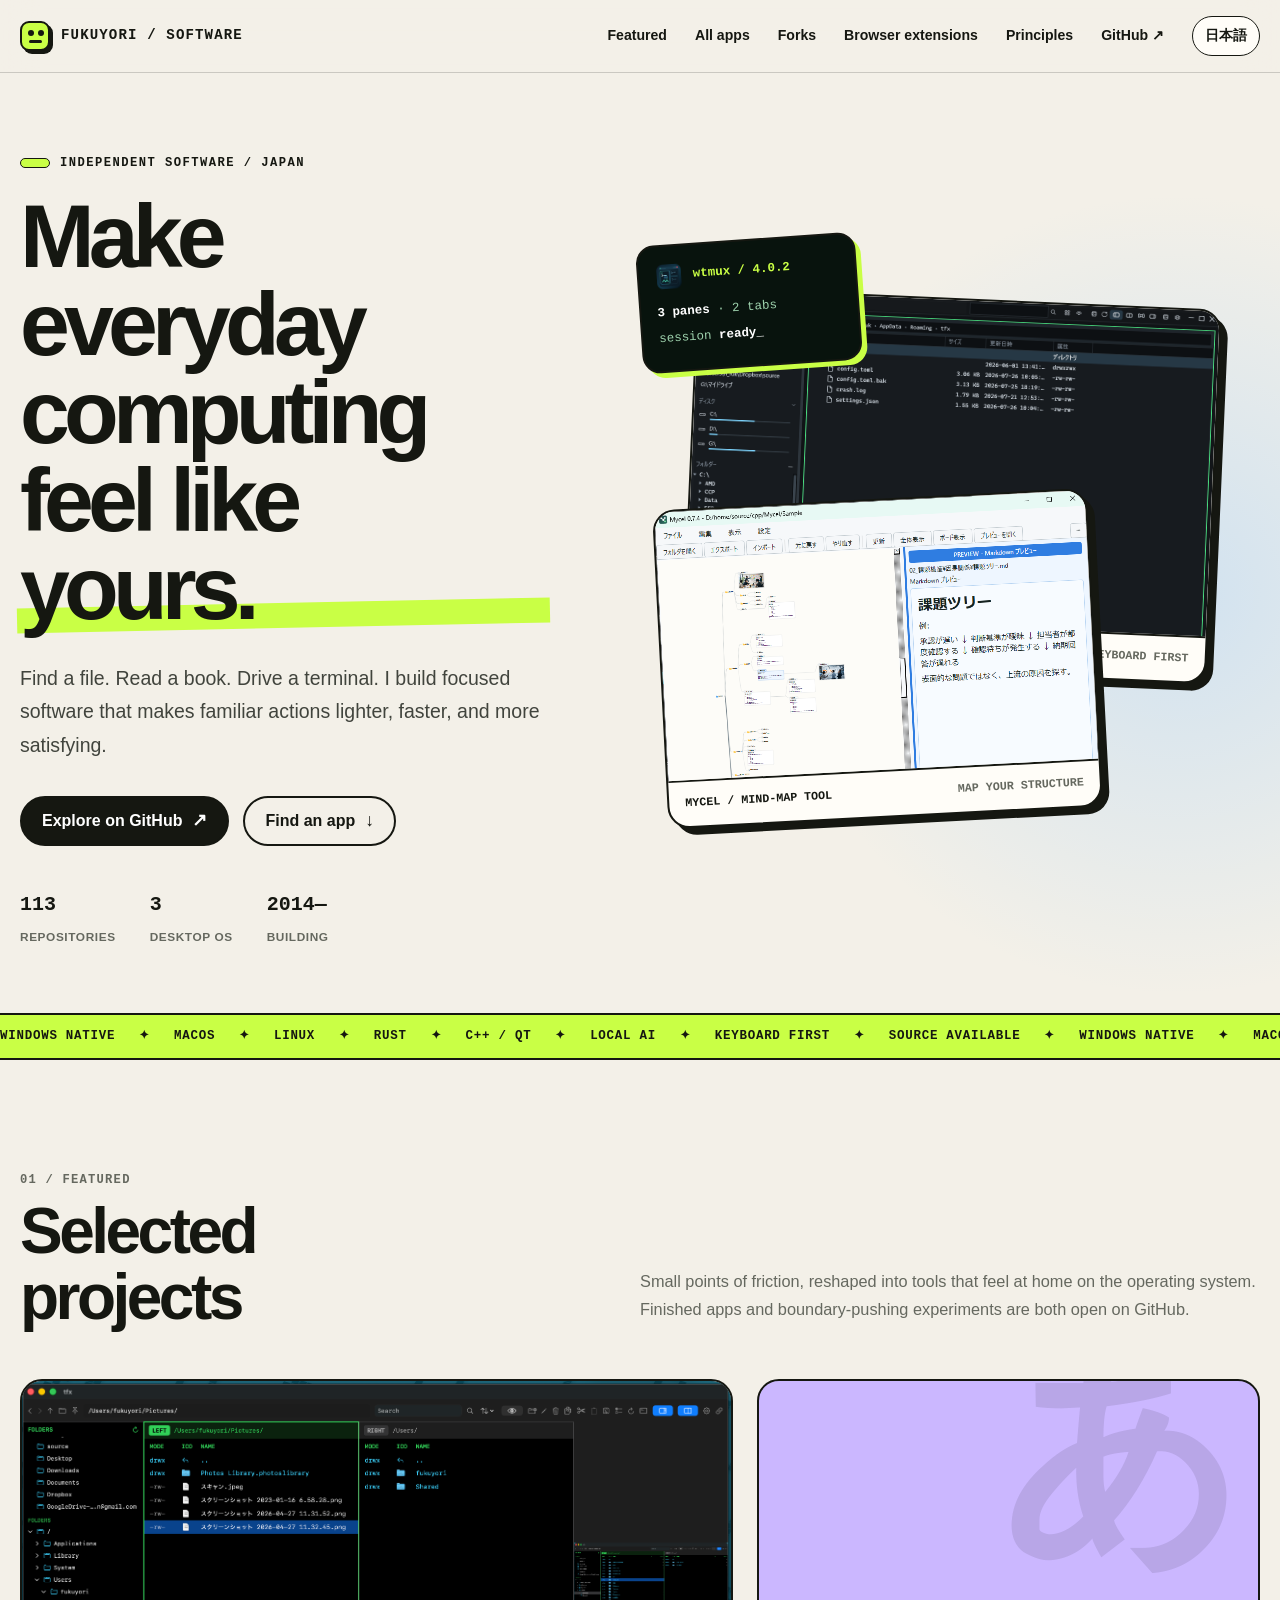
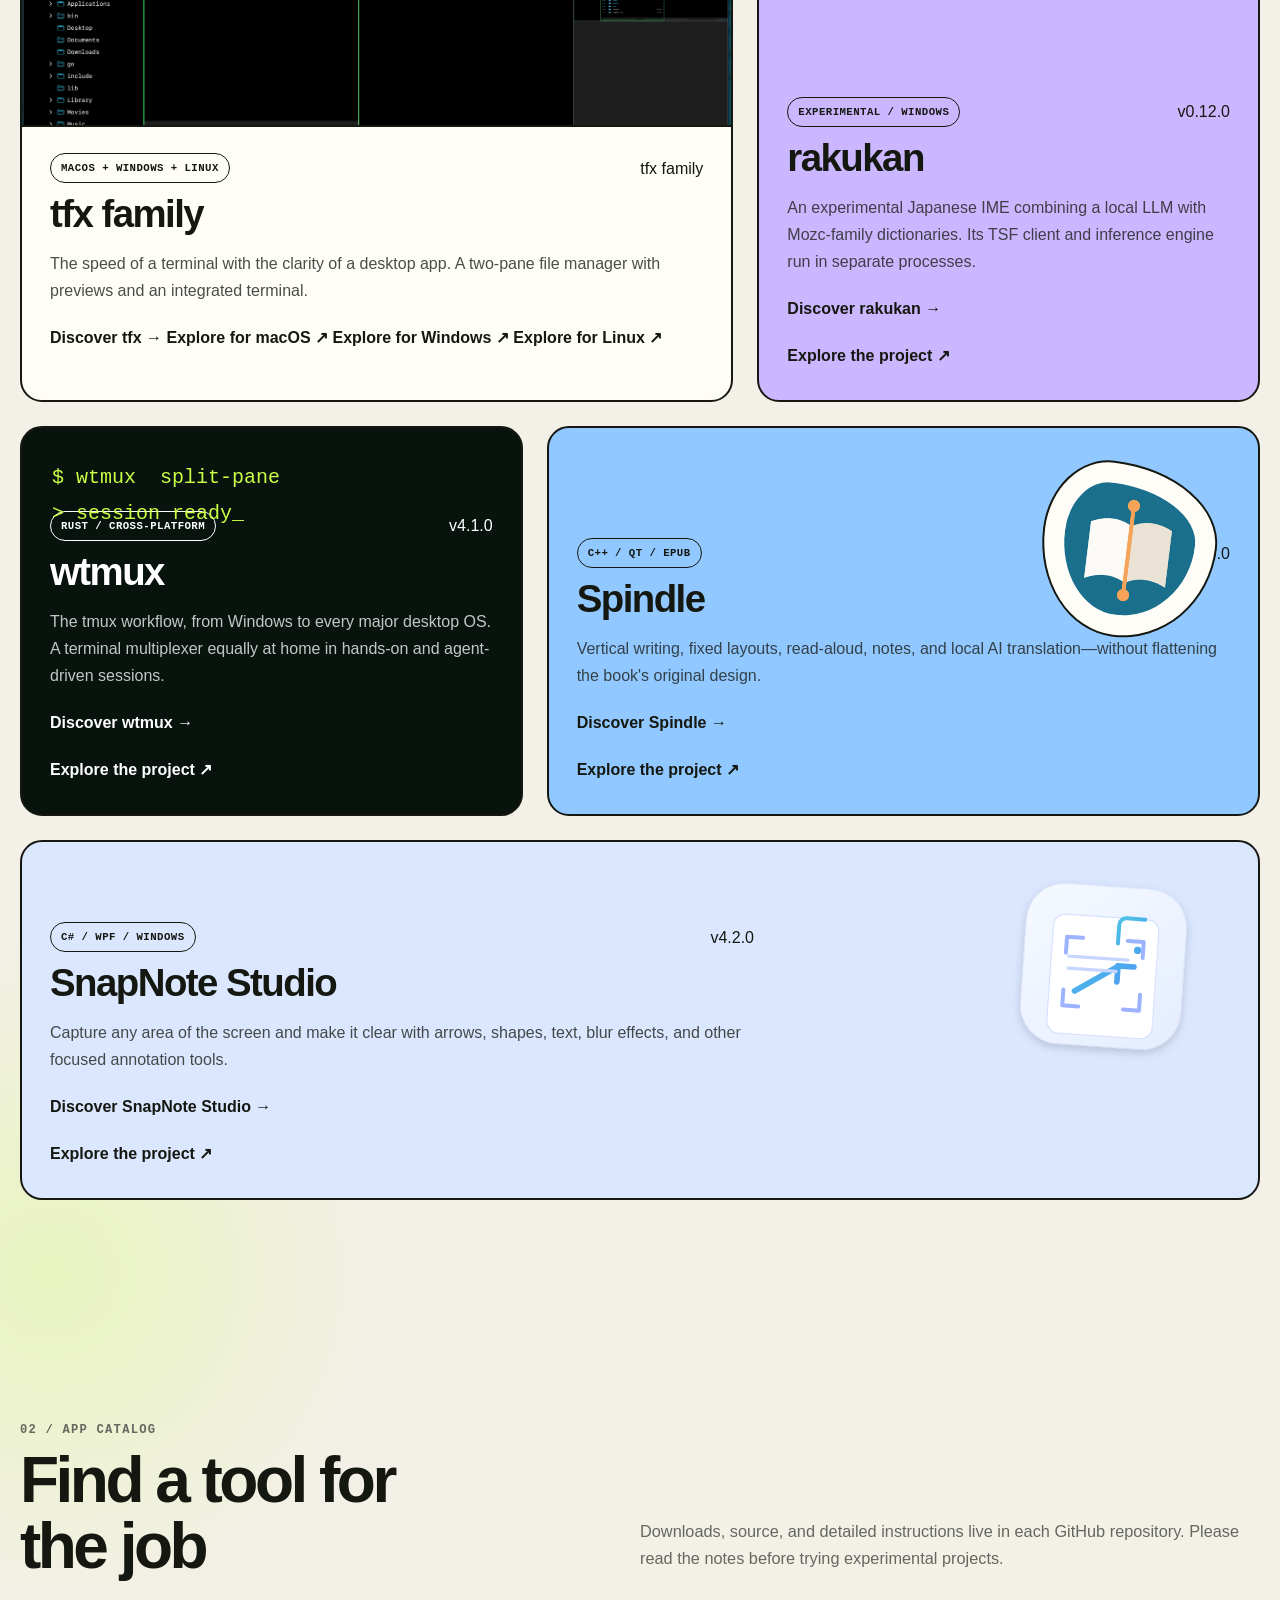
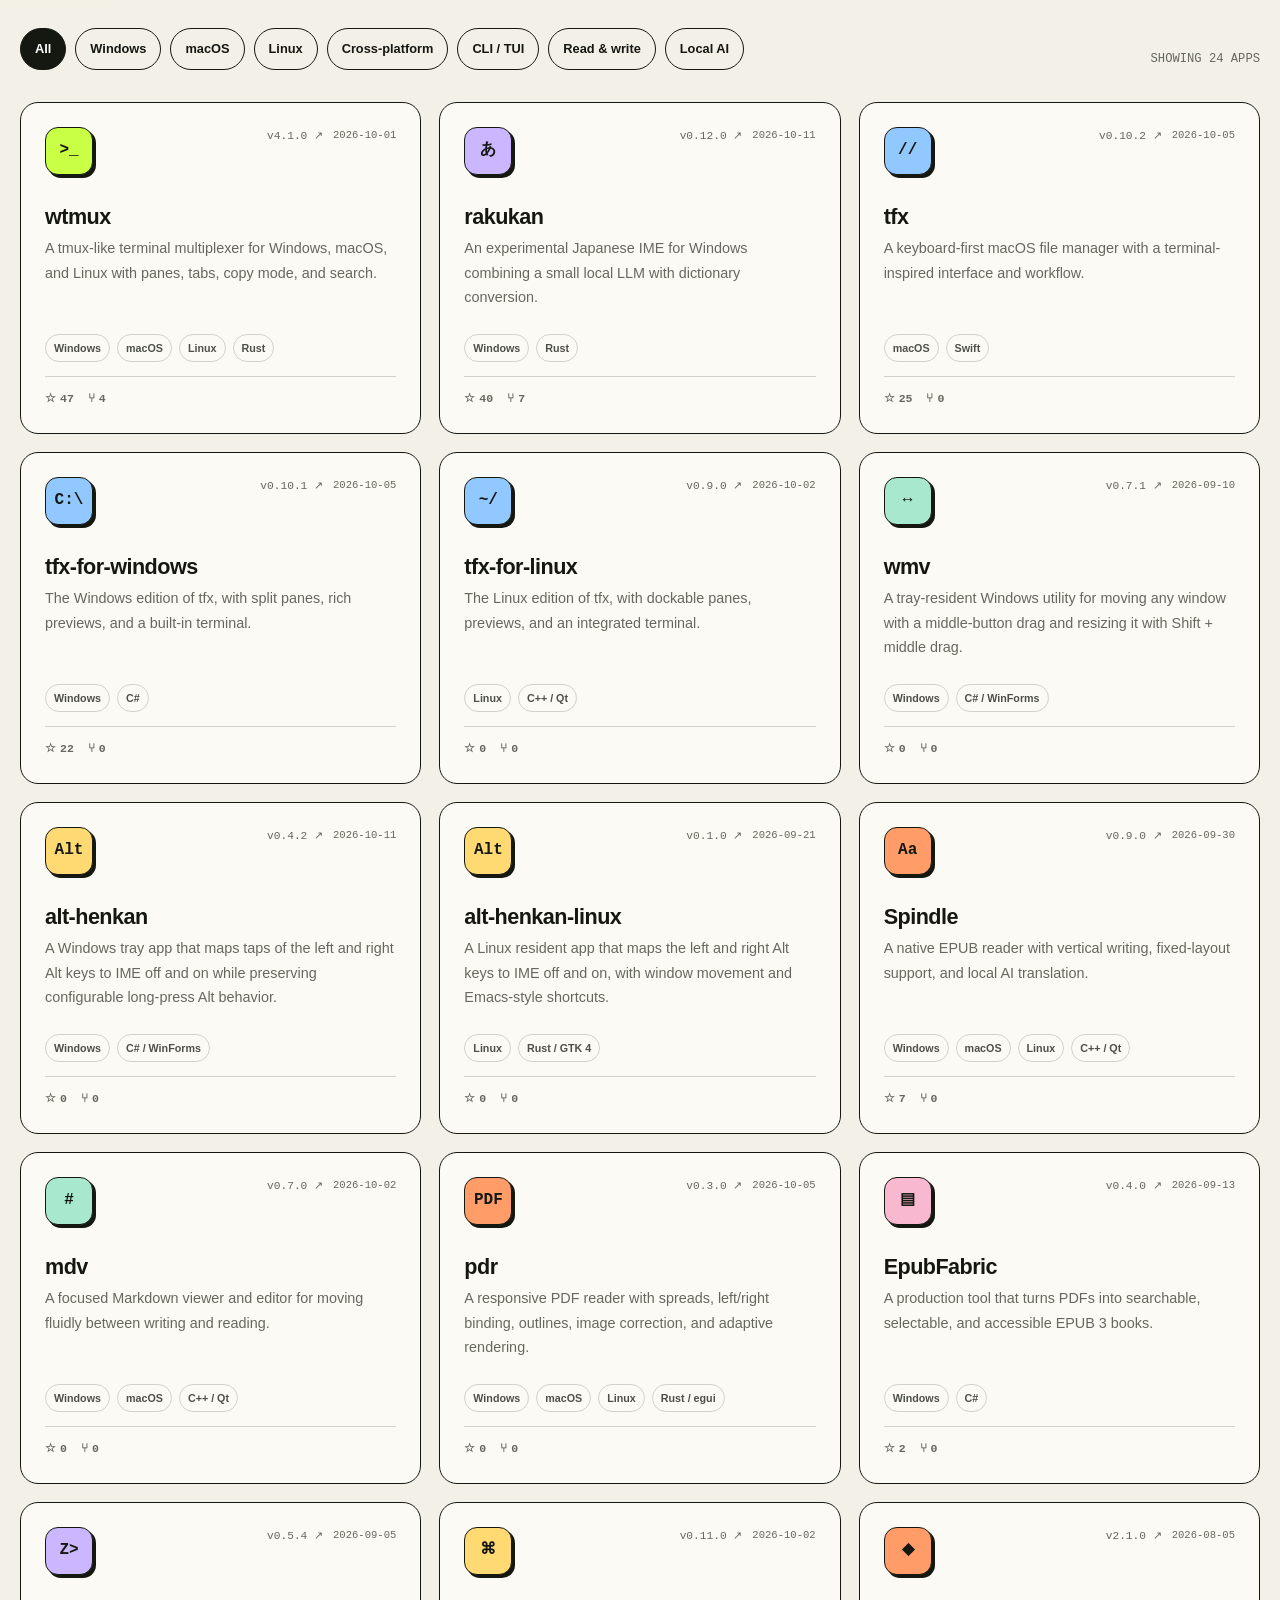
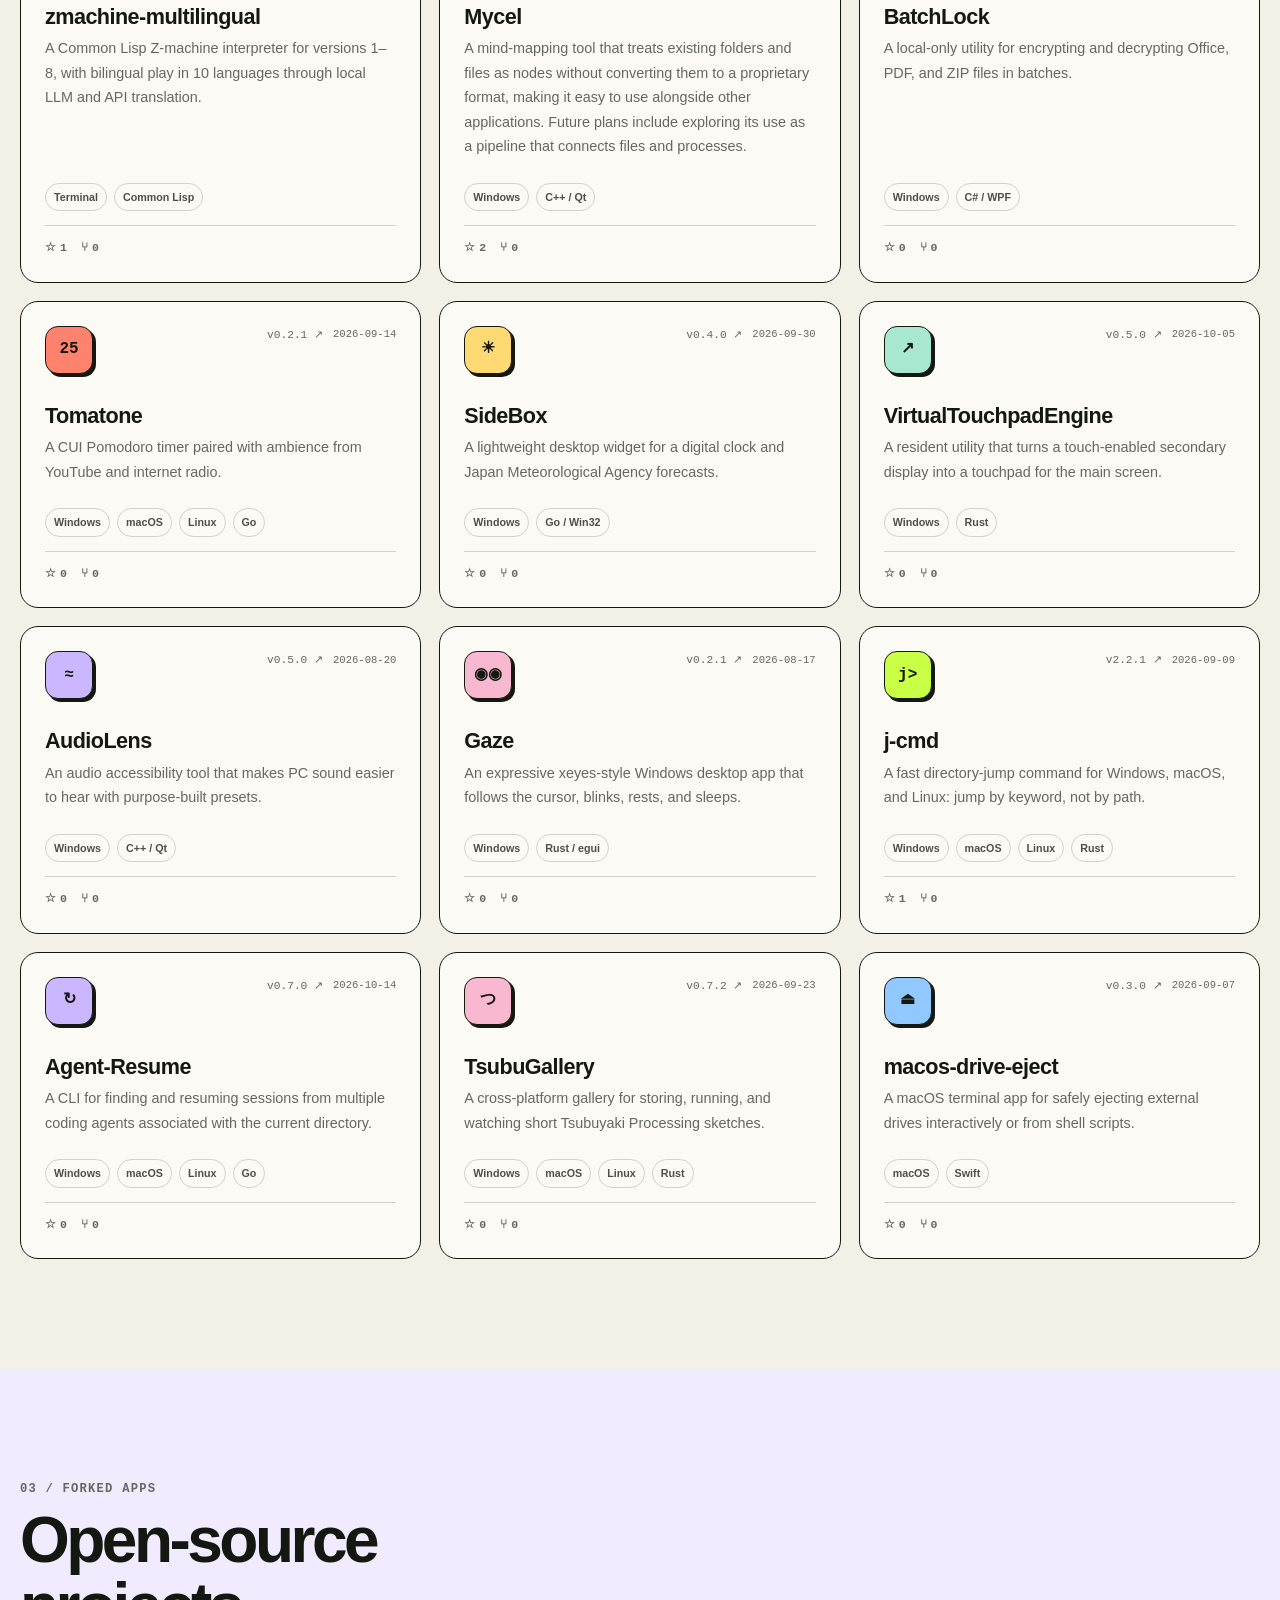
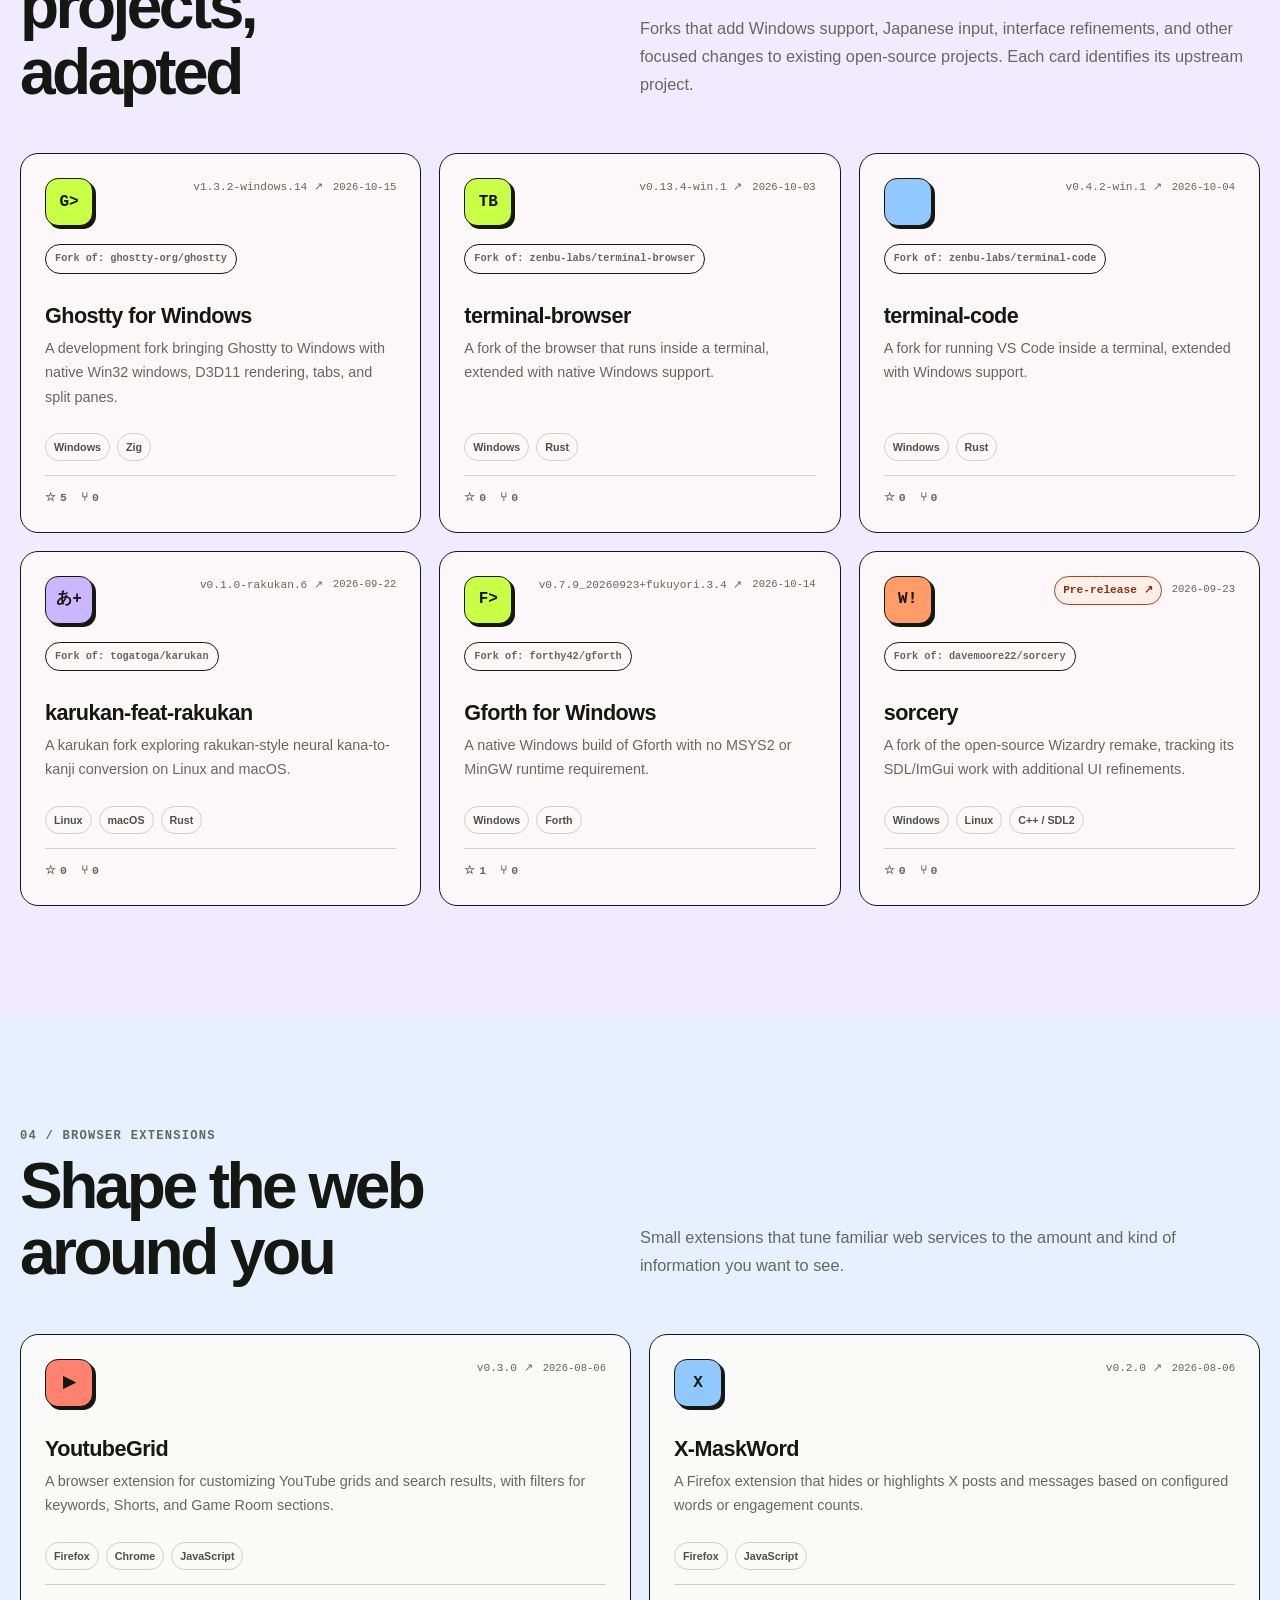
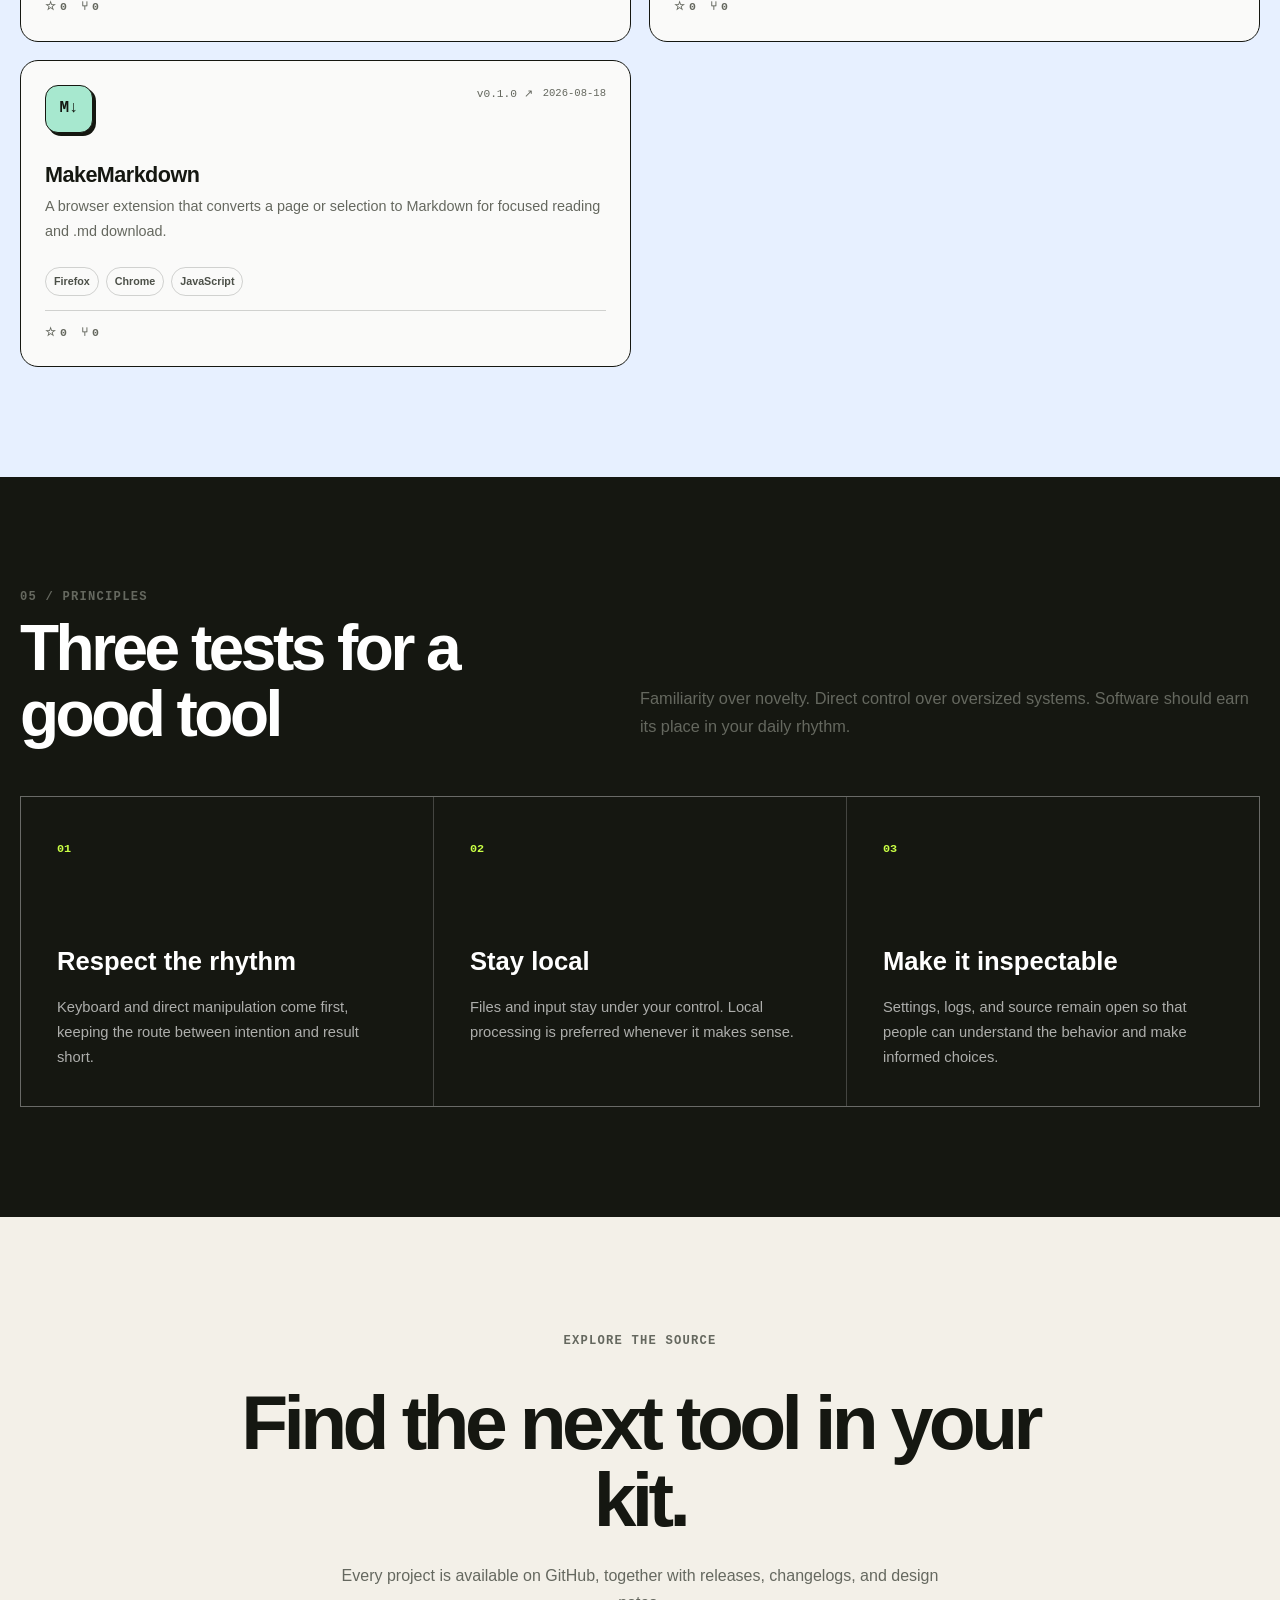
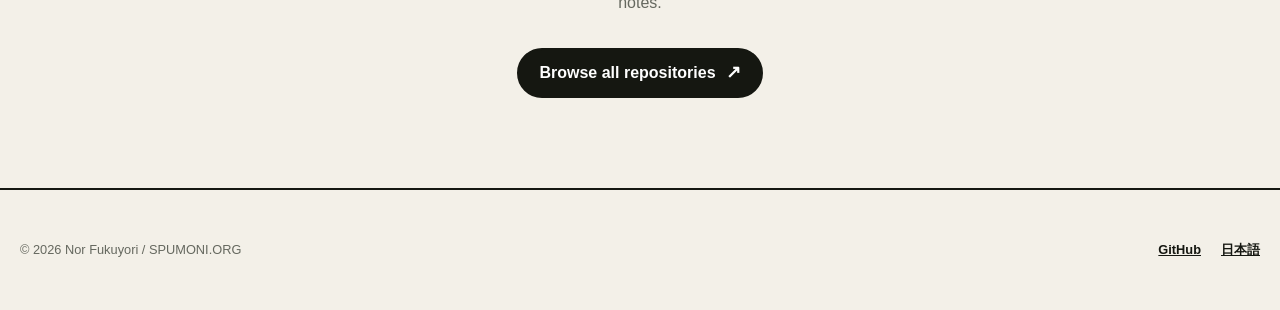
==== commit e144d61e: "chore: refresh catalog metadata" ====
--- a/en/index.html
+++ b/en/index.html
@@ -49,7 +49,7 @@
           <a class="button secondary" href="#apps">Find an app</a>
         </div>
         <ul class="hero-stats" aria-label="Activity overview">
-          <li><strong>108</strong><span>Repositories</span></li>
+          <li><strong>113</strong><span>Repositories</span></li>
           <li><strong>3</strong><span>Desktop OS</span></li>
           <li><strong>2014—</strong><span>Building</span></li>
         </ul>
@@ -102,7 +102,7 @@
 
           <article class="feature-card rakukan reveal">
             <div class="feature-content">
-              <div class="card-topline"><span class="pill">Experimental / Windows</span><span>v0.11.7</span></div>
+              <div class="card-topline"><span class="pill">Experimental / Windows</span><span>v0.12.0</span></div>
               <h3>rakukan</h3>
               <p>An experimental Japanese IME combining a local LLM with Mozc-family dictionaries. Its TSF client and inference engine run in separate processes.</p>
               <a class="text-link" href="rakukan/">Discover rakukan →</a>
@@ -112,7 +112,7 @@
 
           <article class="feature-card wtmux reveal">
             <div class="feature-content">
-              <div class="card-topline"><span class="pill">Rust / Cross-platform</span><span>v4.0.2</span></div>
+              <div class="card-topline"><span class="pill">Rust / Cross-platform</span><span>v4.1.0</span></div>
               <h3>wtmux</h3>
               <p>The tmux workflow, from Windows to every major desktop OS. A terminal multiplexer equally at home in hands-on and agent-driven sessions.</p>
               <a class="text-link" href="wtmux/">Discover wtmux →</a>
@@ -123,7 +123,7 @@
           <article class="feature-card spindle reveal">
             <img class="spindle-art" src="../assets/spindle-icon.png" alt="Spindle app icon">
             <div class="feature-content">
-              <div class="card-topline"><span class="pill">C++ / Qt / EPUB</span><span>v0.8.1</span></div>
+              <div class="card-topline"><span class="pill">C++ / Qt / EPUB</span><span>v0.9.0</span></div>
               <h3>Spindle</h3>
               <p>Vertical writing, fixed layouts, read-aloud, notes, and local AI translation—without flattening the book's original design.</p>
               <a class="text-link" href="spindle/">Discover Spindle →</a>
@@ -134,7 +134,7 @@
           <article class="feature-card snapnote reveal">
             <img class="snapnote-art" src="../assets/snapnote-icon.svg" alt="SnapNote Studio app icon">
             <div class="feature-content">
-              <div class="card-topline"><span class="pill">C# / WPF / Windows</span><span>v4.1.0</span></div>
+              <div class="card-topline"><span class="pill">C# / WPF / Windows</span><span>v4.2.0</span></div>
               <h3>SnapNote Studio</h3>
               <p>Capture any area of the screen and make it clear with arrows, shapes, text, blur effects, and other focused annotation tools.</p>
               <a class="text-link" href="snapnote/">Discover SnapNote Studio →</a>
